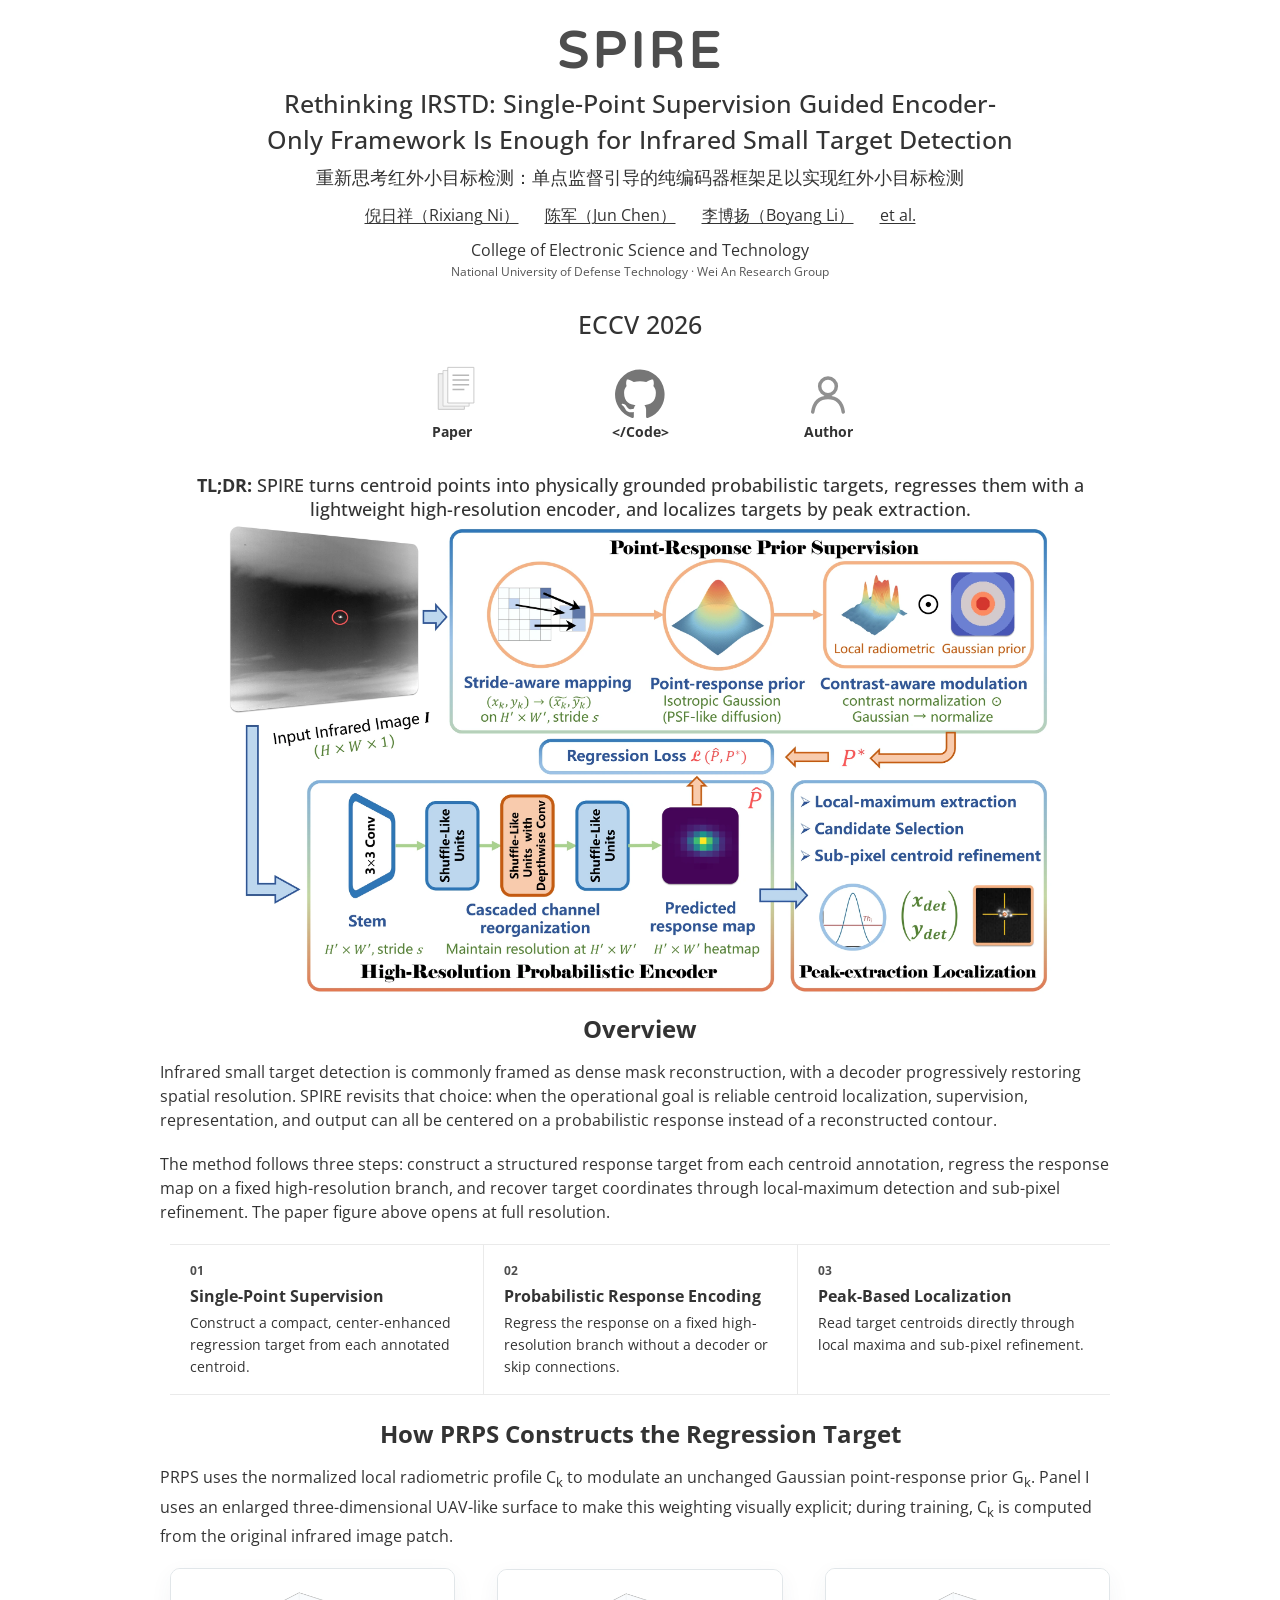
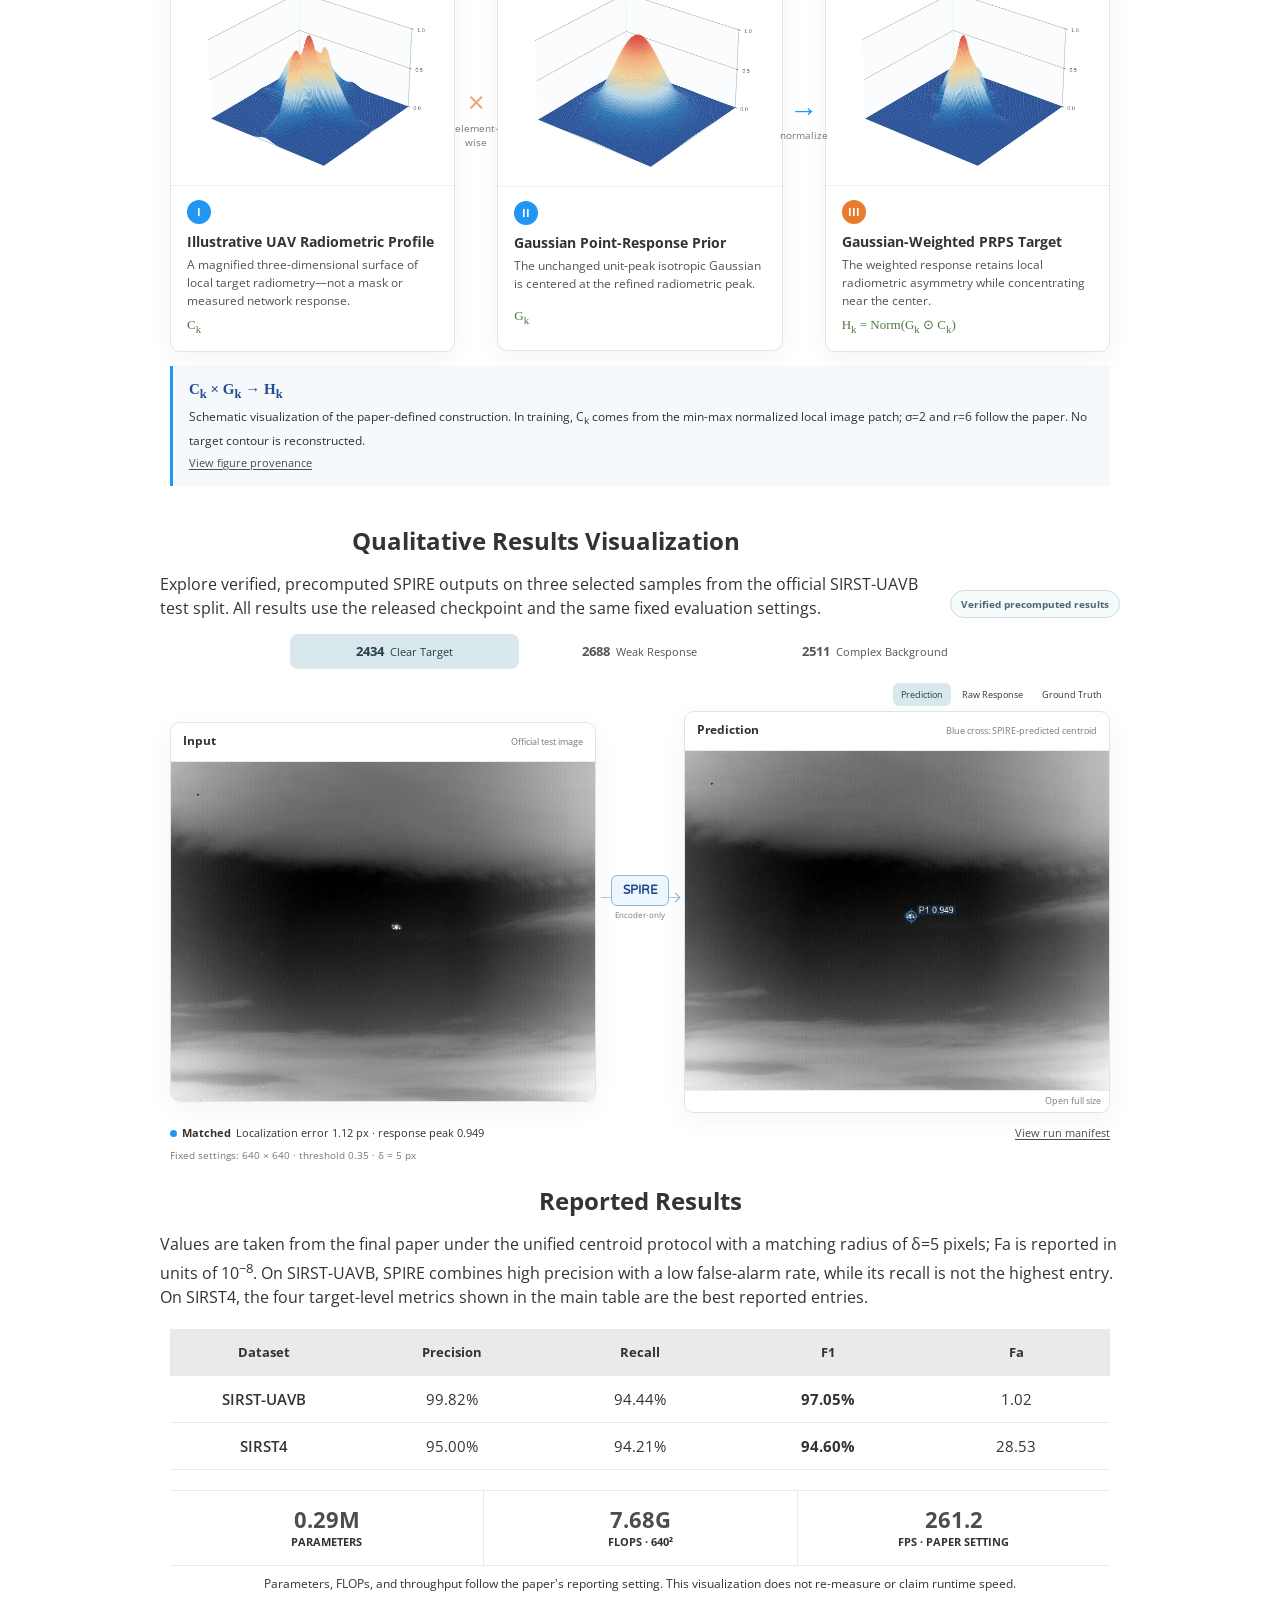
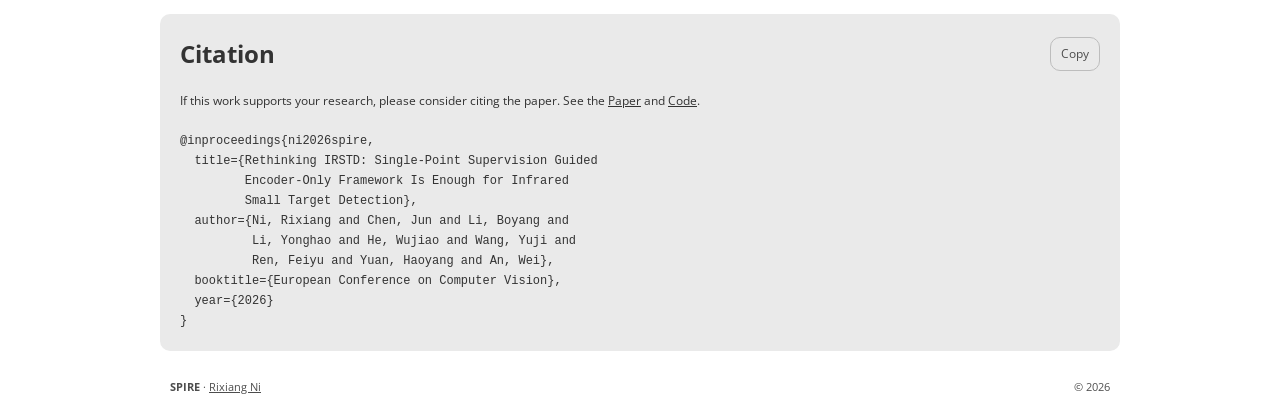
==== index.html @ f6af2aa1 "Publish SPIRE project page" ====
<!DOCTYPE html><html lang="en"><head><meta charSet="utf-8"/><meta charSet="UTF-8"/><meta name="viewport" content="width=device-width, initial-scale=1"/><meta name="viewport" content="width=device-width, initial-scale=1.0"/><link rel="stylesheet" href="/_next/static/css/layout.BFWbLJ9O.css" data-rsc-css-href="/_next/static/css/layout.BFWbLJ9O.css" data-precedence="vite-rsc/importer-resources"/><link rel="modulepreload" fetchPriority="low" href="/_next/static/chunks/index-BDB42B0H.js"/><script src="/_next/static/chunks/rolldown-runtime-hePW80VL.js" type="module" async=""></script><script src="/_next/static/chunks/framework-CSI8Plig.js" type="module" async=""></script><link rel="preload" href="https://fonts.googleapis.com/css2?family=Open+Sans:wght@300;400;500;600;700;800&amp;family=Varela+Round&amp;display=swap" as="style"/><link rel="modulepreload" href="/_next/static/chunks/layout-segment-context-Bff3qU26.js" crossorigin=""/><link rel="modulepreload" href="/_next/static/chunks/site-shell-B4OiyZPv.js" crossorigin=""/><meta name="description" content="SPIRE reframes infrared small target detection as centroid-oriented probabilistic response regression under single-point supervision."/><meta name="theme-color" content="#ffffff"/><meta property="og:title" content="Rethinking IRSTD: Single-Point Supervision Guided Encoder-Only Framework Is Enough for Infrared Small Target Detection"/><meta property="og:description" content="Rethinking IRSTD: Single-Point Supervision Guided Encoder-Only Framework Is Enough for Infrared Small Target Detection."/><meta property="og:type" content="website"/><link rel="preconnect" href="https://fonts.googleapis.com"/><link rel="preconnect" href="https://fonts.gstatic.com" crossorigin="anonymous"/><link rel="icon" href="/favicon.svg" type="image/svg+xml"/><title>SPIRE | Rethinking IRSTD: Single-Point Supervision Guided Encoder-Only Framework Is Enough</title><link href="https://fonts.googleapis.com/css2?family=Open+Sans:wght@300;400;500;600;700;800&amp;family=Varela+Round&amp;display=swap" rel="stylesheet"/><script>Object.assign(((self[Symbol.for("vinext.navigationRuntime")]??={bootstrap:{routeManifest:null},functions:{}}).bootstrap.rsc??={rsc:[]}),{params:{},nav:{"pathname":"/","searchParams":[]}})</script><link rel="modulepreload" href="/_next/static/chunks/index-BDB42B0H.js" />
</head><body><div class="site-root">
    <a class="skip-link" href="#overview">Skip to overview</a>

    <main id="main" class="project-section">
      <div class="project-container">
        <section class="project-hero" data-qa="hero">
          <div class="title-row">
            <p class="project-kicker">SPIRE</p>
            <h1 class="project-title">
              Rethinking IRSTD: Single-Point Supervision Guided Encoder-Only Framework Is Enough for Infrared
              Small Target Detection
            </h1>
            <p class="project-title-zh" lang="zh-CN">
              重新思考红外小目标检测：单点监督引导的纯编码器框架足以实现红外小目标检测
            </p>
          </div>

          <div class="author-row base-row" aria-label="Paper authors">
            <a class="author-text" href="https://github.com/NIRIXIANG" target="_blank" rel="noreferrer" lang="zh-CN"
              >倪日祥（Rixiang Ni）</a
            >
            <span class="author-text" lang="zh-CN">陈军（Jun Chen）</span>
            <span class="author-text" lang="zh-CN">李博扬（Boyang Li）</span>
            <span class="author-text">et al.</span>
          </div>

          <div class="affiliation">
            <h3 class="institution">College of Electronic Science and Technology</h3>
            <p class="team-note">National University of Defense Technology · Wei An Research Group</p>
          </div>

          <div class="title-row">
            <h2 class="project-subheader venue">ECCV 2026</h2>
          </div>

          <div class="resource-icons base-row" aria-label="Paper resources">
            <a
              class="resource-link paper-resource"
              href="https://arxiv.org/abs/2604.05363"
              target="_blank"
              rel="noreferrer"
              aria-label="Read the paper"
            >
              <svg class="resource-icon" viewBox="0 0 72 72" aria-hidden="true">
                <path d="M18 11h33v45H18z" fill="#efefef" stroke="#bdbdbd" />
                <path d="M24 7h33v45H24z" fill="#f7f7f7" stroke="#c7c7c7" />
                <path d="M30 3h33v45H30z" fill="#fff" stroke="#bdbdbd" />
                <path d="M36 13h21M36 19h21M36 25h21M36 31h15" stroke="#b8b8b8" stroke-width="2" />
              </svg>
            </a>
            <a
              class="resource-link github-resource"
              href="https://github.com/NIRIXIANG/SPIRE-IRSTD"
              target="_blank"
              rel="noreferrer"
              aria-label="View the code"
            >
              <svg class="resource-icon github-icon" viewBox="0 0 24 24" aria-hidden="true">
                <path
                  d="M12 .7a11.5 11.5 0 0 0-3.64 22.41c.58.1.79-.25.79-.56v-2.23c-3.23.7-3.91-1.37-3.91-1.37-.53-1.34-1.29-1.7-1.29-1.7-1.05-.72.08-.71.08-.71 1.17.08 1.78 1.2 1.78 1.2 1.04 1.78 2.72 1.27 3.39.97.1-.75.4-1.27.74-1.56-2.58-.29-5.29-1.29-5.29-5.69 0-1.26.45-2.29 1.19-3.1-.12-.29-.51-1.47.11-3.06 0 0 .97-.31 3.16 1.18a10.9 10.9 0 0 1 5.76 0c2.2-1.49 3.16-1.18 3.16-1.18.63 1.59.23 2.77.12 3.06.74.81 1.18 1.84 1.18 3.1 0 4.41-2.72 5.39-5.31 5.68.42.36.79 1.07.79 2.16v3.2c0 .31.21.67.8.56A11.5 11.5 0 0 0 12 .7Z"
                />
              </svg>
            </a>
            <a
              class="resource-link profile-resource"
              href="https://github.com/NIRIXIANG"
              target="_blank"
              rel="noreferrer"
              aria-label="Visit Rixiang Ni's GitHub profile"
            >
              <svg class="resource-icon profile-icon" viewBox="0 0 72 72" aria-hidden="true">
                <circle cx="36" cy="25" r="12" fill="none" stroke="currentColor" stroke-width="5" />
                <path
                  d="M14 62c2-14 10-21 22-21s20 7 22 21"
                  fill="none"
                  stroke="currentColor"
                  stroke-linecap="round"
                  stroke-width="5"
                />
              </svg>
            </a>
          </div>
          <div class="resource-labels base-row" aria-hidden="true">
            <div><strong>Paper</strong></div>
            <div><strong>&lt;/Code&gt;</strong></div>
            <div><strong>Author</strong></div>
          </div>

          <h2 class="tldr">
            <strong>TL;DR:</strong>
            SPIRE turns centroid points into physically grounded probabilistic targets, regresses them with a
            lightweight high-resolution encoder, and localizes targets by peak extraction.
          </h2>

          <button
            class="hero-media"
            type="button"
            data-zoom-src="/assets/method/framework.webp"
            aria-label="Open the full-resolution SPIRE framework figure"
          >
            <img
              src="/assets/method/framework.webp"
              alt="SPIRE framework: point-response prior supervision, high-resolution probabilistic encoding, and peak-based centroid localization"
              width="1920"
              height="1076"
              fetchpriority="high"
            />
            <span class="zoom-cue" aria-hidden="true">Tap to enlarge</span>
          </button>
        </section>

        <section id="method" class="content-block" aria-labelledby="overview" data-qa="method">
          <div>
            <h2 id="overview" class="section-title">Overview</h2>
            <p class="paragraph">
              Infrared small target detection is commonly framed as dense mask reconstruction, with a decoder
              progressively restoring spatial resolution. SPIRE revisits that choice: when the operational goal is
              reliable centroid localization, supervision, representation, and output can all be centered on a
              probabilistic response instead of a reconstructed contour.
            </p>
            <p class="paragraph">
              The method follows three steps: construct a structured response target from each centroid annotation,
              regress the response map on a fixed high-resolution branch, and recover target coordinates through
              local-maximum detection and sub-pixel refinement. The paper figure above opens at full resolution.
            </p>
          </div>

          <div class="method-flow" aria-label="Three stages of SPIRE">
            <div>
              <span>01</span>
              <strong>Single-Point Supervision</strong>
              <p>Construct a compact, center-enhanced regression target from each annotated centroid.</p>
            </div>
            <div>
              <span>02</span>
              <strong>Probabilistic Response Encoding</strong>
              <p>Regress the response on a fixed high-resolution branch without a decoder or skip connections.</p>
            </div>
            <div>
              <span>03</span>
              <strong>Peak-Based Localization</strong>
              <p>Read target centroids directly through local maxima and sub-pixel refinement.</p>
            </div>
          </div>
        </section>

        <section id="supervision" class="content-block" aria-labelledby="supervision-title" data-qa="supervision">
          <h2 id="supervision-title" class="section-title">How PRPS Constructs the Regression Target</h2>
          <p class="paragraph">
            PRPS uses the normalized local radiometric profile C<sub>k</sub> to modulate an unchanged Gaussian
            point-response prior G<sub>k</sub>. Panel I uses an enlarged three-dimensional UAV-like surface to make this weighting
            visually explicit; during training, C<sub>k</sub> is computed from the original infrared image patch.
          </p>

          <div class="prps-flow" aria-label="UAV-like radiometric profile times Gaussian prior yields the weighted PRPS target">
            <figure class="prps-step" data-prps-step="radiometric">
              <button
                type="button"
                data-zoom-src="/assets/supervision/prps/local-radiometric.png"
                aria-label="Open the illustrative UAV radiometric profile"
              >
                <img
                  src="/assets/supervision/prps/local-radiometric.webp"
                  alt="Three-dimensional illustrative UAV-like local radiometric profile representing C k"
                  width="1032"
                  height="786"
                  loading="lazy"
                />
              </button>
              <figcaption>
                <span>I</span>
                <strong>Illustrative UAV Radiometric Profile</strong>
                <p>A magnified three-dimensional surface of local target radiometry—not a mask or measured network response.</p>
                <code>C<sub>k</sub></code>
              </figcaption>
            </figure>

            <div class="prps-operator multiply" aria-hidden="true"><span>×</span><small>element-wise</small></div>

            <figure class="prps-step" data-prps-step="gaussian">
              <button
                type="button"
                data-zoom-src="/assets/supervision/prps/gaussian-prior.png"
                aria-label="Open the Gaussian point-response prior surface"
              >
                <img
                  src="/assets/supervision/prps/gaussian-prior.webp"
                  alt="Three-dimensional unit-peak isotropic Gaussian point-response prior"
                  width="1032"
                  height="786"
                  loading="lazy"
                />
              </button>
              <figcaption>
                <span>II</span>
                <strong>Gaussian Point-Response Prior</strong>
                <p>The unchanged unit-peak isotropic Gaussian is centered at the refined radiometric peak.</p>
                <code>G<sub>k</sub></code>
              </figcaption>
            </figure>

            <div class="prps-operator arrow" aria-hidden="true"><span>→</span><small>normalize</small></div>

            <figure class="prps-step" data-prps-step="fusion">
              <button
                type="button"
                data-zoom-src="/assets/supervision/prps/contrast-aware-fusion.png"
                aria-label="Open the contrast-aware PRPS target surface"
              >
                <img
                  src="/assets/supervision/prps/contrast-aware-fusion.webp"
                  alt="Three-dimensional contrast-aware PRPS target after normalized element-wise modulation"
                  width="1032"
                  height="786"
                  loading="lazy"
                />
              </button>
              <figcaption>
                <span>III</span>
                <strong>Gaussian-Weighted PRPS Target</strong>
                <p>The weighted response retains local radiometric asymmetry while concentrating near the center.</p>
                <code>H<sub>k</sub> = Norm(G<sub>k</sub> ⊙ C<sub>k</sub>)</code>
              </figcaption>
            </figure>
          </div>

          <div class="mechanism-note">
            <strong>C<sub>k</sub> × G<sub>k</sub> → H<sub>k</sub></strong>
            <p>
              Schematic visualization of the paper-defined construction. In training, C<sub>k</sub> comes from the
              min-max normalized local image patch; σ=2 and r=6 follow the paper. No target contour is reconstructed.
            </p>
            <a href="/assets/supervision/prps/manifest.json" target="_blank" rel="noreferrer">View figure provenance</a>
          </div>
        </section>

        <section id="inference" class="content-block" aria-labelledby="inference-title">
          <div class="demo-heading">
            <div>
              <h2 id="inference-title" class="section-title">Qualitative Results Visualization</h2>
              <p class="paragraph">
                Explore verified, precomputed SPIRE outputs on three selected samples from the official SIRST-UAVB
                test split. All results use the released checkpoint and the same fixed evaluation settings.
              </p>
            </div>
            <span class="precomputed-badge">Verified precomputed results</span>
          </div>

          <div class="inference-shell" data-qa="inference">
            <div class="sample-tabs" role="tablist" aria-label="Verified qualitative examples">
              <button role="tab" aria-selected="true" data-sample="2434">
                <strong>2434</strong><span>Clear Target</span>
              </button>
              <button role="tab" aria-selected="false" data-sample="2688">
                <strong>2688</strong><span>Weak Response</span>
              </button>
              <button role="tab" aria-selected="false" data-sample="2511">
                <strong>2511</strong><span>Complex Background</span>
              </button>
            </div>

            <div class="mobile-demo-flow" aria-hidden="true">
              <span>Input</span><b>→</b><span>SPIRE</span><b>→</b><span>Output</span>
            </div>

            <div class="inference-demo-grid">
              <figure class="demo-frame input-frame">
                <div class="frame-label"><span>Input</span><small>Official test image</small></div>
                <img
                  data-inference-input-main
                  src="/assets/inference/2434/input.webp"
                  alt="SIRST-UAVB sample 2434 input infrared image"
                  width="640"
                  height="512"
                  loading="lazy"
                />
              </figure>

              <div class="inference-bridge" aria-hidden="true">
                <span class="encoder-chip">SPIRE</span>
                <small>Encoder-only</small>
                <i></i>
              </div>

              <div class="output-column">
                <div class="view-tabs" role="tablist" aria-label="Inference output view">
                  <button class="mobile-input-tab" role="tab" aria-selected="false" data-inference-view="input">Input</button>
                  <button role="tab" aria-selected="true" data-inference-view="prediction">Prediction</button>
                  <button role="tab" aria-selected="false" data-inference-view="response">Raw Response</button>
                  <button role="tab" aria-selected="false" data-inference-view="gt">Ground Truth</button>
                </div>

                <figure class="demo-frame output-frame">
                  <div class="frame-label"><span data-inference-caption-title>Prediction</span><small data-inference-caption>Blue cross: SPIRE-predicted centroid</small></div>
                  <button
                    class="demo-image-button"
                    type="button"
                    data-inference-zoom
                    data-zoom-src="/assets/inference/2434/prediction.webp"
                    aria-label="Open the full-size SPIRE prediction"
                  >
                    <img
                      data-inference-main
                      src="/assets/inference/2434/prediction.webp"
                      alt="SPIRE centroid prediction on SIRST-UAVB sample 2434"
                      width="640"
                      height="512"
                      loading="lazy"
                    />
                    <span class="demo-zoom-cue" aria-hidden="true">Open full size</span>
                  </button>
                </figure>
              </div>
            </div>

            <div class="inference-meta">
              <p>
                <span class="status-dot" aria-hidden="true"></span>
                <strong data-sample-status>Matched</strong>
                <span data-sample-detail>Loading verified localization record</span>
              </p>
              <a href="/assets/inference/manifest.json" target="_blank" rel="noreferrer">View run manifest</a>
            </div>
            <p class="inference-settings">Fixed settings: 640 × 640 · threshold 0.35 · δ = 5 px</p>
          </div>
        </section>

        <section id="results" class="content-block" aria-labelledby="results-title">
          <h2 id="results-title" class="section-title">Reported Results</h2>
          <p class="paragraph">
            Values are taken from the final paper under the unified centroid protocol with a matching radius of
            δ=5 pixels; Fa is reported in units of 10<sup>−8</sup>. On SIRST-UAVB, SPIRE combines high precision
            with a low false-alarm rate, while its recall is not the highest entry. On SIRST4, the four target-level
            metrics shown in the main table are the best reported entries.
          </p>

          <div class="results-table-wrap">
            <table class="results-table">
              <thead>
                <tr>
                  <th>Dataset</th>
                  <th>Precision</th>
                  <th>Recall</th>
                  <th>F1</th>
                  <th>Fa</th>
                </tr>
              </thead>
              <tbody>
                <tr>
                  <th>SIRST-UAVB</th>
                  <td>99.82%</td>
                  <td>94.44%</td>
                  <td><strong>97.05%</strong></td>
                  <td>1.02</td>
                </tr>
                <tr>
                  <th>SIRST4</th>
                  <td>95.00%</td>
                  <td>94.21%</td>
                  <td><strong>94.60%</strong></td>
                  <td>28.53</td>
                </tr>
              </tbody>
            </table>
          </div>

          <div class="efficiency-row" aria-label="Efficiency metrics reported in the paper">
            <div><strong>0.29M</strong><span>Parameters</span></div>
            <div><strong>7.68G</strong><span>FLOPs · 640²</span></div>
            <div><strong>261.2</strong><span>FPS · paper setting</span></div>
          </div>
          <p class="result-note">
            Parameters, FLOPs, and throughput follow the paper's reporting setting. This visualization does not
            re-measure or claim runtime speed.
          </p>
        </section>

        <section id="citation" class="citation" aria-labelledby="citation-title">
          <div class="citation-heading">
            <h2 id="citation-title">Citation</h2>
            <button type="button" data-copy-bibtex>Copy</button>
          </div>
          <p>
            If this work supports your research, please consider citing the paper. See the
            <a href="https://arxiv.org/abs/2604.05363" target="_blank" rel="noreferrer">Paper</a>
            and
            <a href="https://github.com/NIRIXIANG/SPIRE-IRSTD" target="_blank" rel="noreferrer">Code</a>.
          </p>
          <pre><code data-bibtex>@inproceedings{ni2026spire,
  title={Rethinking IRSTD: Single-Point Supervision Guided
         Encoder-Only Framework Is Enough for Infrared
         Small Target Detection},
  author={Ni, Rixiang and Chen, Jun and Li, Boyang and
          Li, Yonghao and He, Wujiao and Wang, Yuji and
          Ren, Feiyu and Yuan, Haoyang and An, Wei},
  booktitle={European Conference on Computer Vision},
  year={2026}
}</code></pre>
        </section>

        <footer>
          <p>
            <strong>SPIRE</strong> ·
            <a href="https://github.com/NIRIXIANG" target="_blank" rel="noreferrer">Rixiang Ni</a>
          </p>
          <p>© <span data-year></span></p>
        </footer>
      </div>
    </main>

    <dialog class="lightbox" data-lightbox aria-label="Full-resolution research figure">
      <button type="button" data-lightbox-close aria-label="Close full-resolution figure">×</button>
      <img src="" alt="" data-lightbox-image />
    </dialog>

    
  </div><script type="module" src="/_next/static/chunks/index-BDB42B0H.js" id="_R_" async=""></script><script>((self[Symbol.for("vinext.navigationRuntime")]??={bootstrap:{routeManifest:null},functions:{}}).bootstrap.rsc??={rsc:[]}).rsc.push("2:I[\"8c0f216c4604\",[],\"Children\",1]\n")</script><script>((self[Symbol.for("vinext.navigationRuntime")]??={bootstrap:{routeManifest:null},functions:{}}).bootstrap.rsc??={rsc:[]}).rsc.push("3:I[\"593f344dc510\",[],\"GlobalErrorBoundary\",1]\n")</script><script>((self[Symbol.for("vinext.navigationRuntime")]??={bootstrap:{routeManifest:null},functions:{}}).bootstrap.rsc??={rsc:[]}).rsc.push("4:I[\"0b874ad30386\",[],\"default\",1]\n")</script><script>((self[Symbol.for("vinext.navigationRuntime")]??={bootstrap:{routeManifest:null},functions:{}}).bootstrap.rsc??={rsc:[]}).rsc.push("5:I[\"593f344dc510\",[],\"ErrorBoundary\",1]\n")</script><script>((self[Symbol.for("vinext.navigationRuntime")]??={bootstrap:{routeManifest:null},functions:{}}).bootstrap.rsc??={rsc:[]}).rsc.push("6:I[\"15c18cfaeeff\",[],\"LayoutSegmentProvider\",1]\n")</script><script>((self[Symbol.for("vinext.navigationRuntime")]??={bootstrap:{routeManifest:null},functions:{}}).bootstrap.rsc??={rsc:[]}).rsc.push("7:I[\"8c0f216c4604\",[],\"Slot\",1]\n")</script><script>((self[Symbol.for("vinext.navigationRuntime")]??={bootstrap:{routeManifest:null},functions:{}}).bootstrap.rsc??={rsc:[]}).rsc.push("8:I[\"593f344dc510\",[],\"NotFoundBoundary\",1]\n")</script><script>((self[Symbol.for("vinext.navigationRuntime")]??={bootstrap:{routeManifest:null},functions:{}}).bootstrap.rsc??={rsc:[]}).rsc.push("9:I[\"9276801271d6\",[],\"AppRouterScrollTarget\",1]\n")</script><script>((self[Symbol.for("vinext.navigationRuntime")]??={bootstrap:{routeManifest:null},functions:{}}).bootstrap.rsc??={rsc:[]}).rsc.push("a:I[\"593f344dc510\",[],\"RedirectBoundary\",1]\n")</script><script>((self[Symbol.for("vinext.navigationRuntime")]??={bootstrap:{routeManifest:null},functions:{}}).bootstrap.rsc??={rsc:[]}).rsc.push(":HL[\"/_next/static/css/layout.BFWbLJ9O.css\",\"style\"     ]\n")</script><script>((self[Symbol.for("vinext.navigationRuntime")]??={bootstrap:{routeManifest:null},functions:{}}).bootstrap.rsc??={rsc:[]}).rsc.push(":HL[\"https://fonts.googleapis.com/css2?family=Open+Sans:wght@300;400;500;600;700;800\u0026family=Varela+Round\u0026display=swap\",\"style\"     ]\n")</script><script>((self[Symbol.for("vinext.navigationRuntime")]??={bootstrap:{routeManifest:null},functions:{}}).bootstrap.rsc??={rsc:[]}).rsc.push("0:{\"__route\":\"route:/\",\"__interceptionContext\":null,\"__layoutIds\":[\"layout:/\"],\"__rootLayout\":\"/\",\"__sourcePage\":\"/page\",\"page:/\":\"$L1\",\"layout:/\":[[[[\"$\",\"link\",\"css:/_next/static/css/layout.BFWbLJ9O.css\",{\"rel\":\"stylesheet\",\"precedence\":\"vite-rsc/importer-resources\",\"href\":\"/_next/static/css/layout.BFWbLJ9O.css\",\"data-rsc-css-href\":\"/_next/static/css/layout.BFWbLJ9O.css\"}],\"$undefined\"],[\"$\",\"html\",null,{\"lang\":\"en\",\"children\":[[\"$\",\"head\",null,{\"children\":[[\"$\",\"meta\",null,{\"charSet\":\"UTF-8\"}],[\"$\",\"meta\",null,{\"name\":\"viewport\",\"content\":\"width=device-width, initial-scale=1.0\"}],[\"$\",\"meta\",null,{\"name\":\"description\",\"content\":\"SPIRE reframes infrared small target detection as centroid-oriented probabilistic response regression under single-point supervision.\"}],[\"$\",\"meta\",null,{\"name\":\"theme-color\",\"content\":\"#ffffff\"}],[\"$\",\"meta\",null,{\"property\":\"og:title\",\"content\":\"Rethinking IRSTD: Single-Point Supervision Guided Encoder-Only Framework Is Enough for Infrared Small Target Detection\"}],[\"$\",\"meta\",null,{\"property\":\"og:description\",\"content\":\"Rethinking IRSTD: Single-Point Supervision Guided Encoder-Only Framework Is Enough for Infrared Small Target Detection.\"}],[\"$\",\"meta\",null,{\"property\":\"og:type\",\"content\":\"website\"}],[\"$\",\"link\",null,{\"rel\":\"preconnect\",\"href\":\"https://fonts.googleapis.com\"}],[\"$\",\"link\",null,{\"rel\":\"preconnect\",\"href\":\"https://fonts.gstatic.com\",\"crossOrigin\":\"anonymous\"}],[\"$\",\"link\",null,{\"href\":\"https://fonts.googleapis.com/css2?family=Open+Sans:wght@300;400;500;600;700;800\u0026family=Varela+Round\u0026display=swap\",\"rel\":\"stylesheet\"}],[\"$\",\"link\",null,{\"rel\":\"icon\",\"href\":\"/favicon.svg\",\"type\":\"image/svg+xml\"}],[\"$\",\"title\",null,{\"children\":\"SPIRE | Rethinking IRSTD: Single-Point Supervision Guided Encoder-Only Framework Is Enough\"}]]}],[\"$\",\"body\",null,{\"children\":[\"$\",\"$L2\",null,{}]}]]}]],null],\"route:/\":[[[\"$\",\"meta\",null,{\"charSet\":\"utf-8\"}],null,[[\"$\",\"meta\",\"0\",{\"name\":\"viewport\",\"content\":\"width=device-width, initial-scale=1\"}]]],[\"$\",\"$L3\",null,{\"fallback\":\"$4\",\"children\":[\"$\",\"$L5\",null,{\"fallback\":\"$4\",\"children\":[\"$\",\"$L6\",null,{\"providerId\":\"layout:/\",\"segmentMap\":{\"children\":[]},\"children\":[\"$\",\"$L7\",null,{\"id\":\"layout:/\",\"parallelSlots\":\"$undefined\",\"children\":[\"$\",\"$L8\",null,{\"resetKey\":\"\",\"fallback\":[[\"$\",\"title\",null,{\"children\":\"404: This page could not be found.\"}],[\"$\",\"div\",null,{\"style\":{\"fontFamily\":\"system-ui,\\\"Segoe UI\\\",Roboto,Helvetica,Arial,sans-serif,\\\"Apple Color Emoji\\\",\\\"Segoe UI Emoji\\\"\",\"height\":\"100vh\",\"textAlign\":\"center\",\"display\":\"flex\",\"flexDirection\":\"column\",\"alignItems\":\"center\",\"justifyContent\":\"center\"},\"children\":[\"$\",\"div\",null,{\"children\":[[\"$\",\"style\",null,{\"dangerouslySetInnerHTML\":{\"__html\":\"body{color:#000;background:#fff;margin:0}.next-error-h1{border-right:1px solid rgba(0,0,0,.3)}@media (prefers-color-scheme:dark){body{color:#fff;background:#000}.next-error-h1{border-right:1px solid rgba(255,255,255,.3)}}\"}}],[\"$\",\"h1\",null,{\"className\":\"next-error-h1\",\"style\":{\"display\":\"inline-block\",\"margin\":\"0 20px 0 0\",\"padding\":\"0 23px 0 0\",\"fontSize\":24,\"fontWeight\":500,\"verticalAlign\":\"top\",\"lineHeight\":\"49px\"},\"children\":404}],[\"$\",\"div\",null,{\"style\":{\"display\":\"inline-block\"},\"children\":[\"$\",\"h2\",null,{\"style\":{\"fontSize\":14,\"fontWeight\":400,\"lineHeight\":\"49px\",\"margin\":0},\"children\":\"This page could not be found.\"}]}]]}]}]],\"children\":[\"$\",\"$L9\",null,{\"children\":[\"$\",\"$La\",null,{\"children\":[[\"$\",\"$L6\",null,{\"providerId\":\"page:/\",\"segmentMap\":{\"children\":[\"__PAGE__\"]},\"children\":[\"$\",\"$L7\",null,{\"id\":\"page:/\"}]}],null]}]}]}]}]}]}]}],null,null],\"__layoutFlags\":{\"layout:/\":\"s\"},\"__artifactCompatibility\":{\"schemaVersion\":1,\"graphVersion\":\"app-route-graph:1177fd80f83fa7b0\",\"deploymentVersion\":\"54d2ef93-7990-47f4-a06d-5ea70be0a5c4\",\"appElementsSchemaVersion\":1,\"rscPayloadSchemaVersion\":1,\"rootBoundaryId\":\"/\",\"renderEpoch\":null},\"__renderObservation\":{\"schemaVersion\":1,\"output\":{\"kind\":\"app-rsc\",\"mountedSlotsFingerprint\":null,\"renderEpoch\":null,\"rootBoundaryId\":\"/\",\"routeId\":\"route:/\"},\"completeness\":\"partial\",\"boundaryOutcome\":{\"kind\":\"unknown\"},\"requestApis\":[{\"kind\":\"connection\",\"status\":\"unknown\"},{\"kind\":\"cookies\",\"status\":\"unknown\"},{\"kind\":\"draftMode\",\"status\":\"unknown\"},{\"kind\":\"headers\",\"status\":\"unknown\"},{\"kind\":\"params\",\"status\":\"unknown\"},{\"kind\":\"searchParams\",\"status\":\"unknown\"}],\"dynamicFetches\":[],\"cacheTags\":[\"/\",\"_N_T_/\",\"_N_T_/index\",\"_N_T_/layout\",\"_N_T_/page\"],\"pathTags\":[\"/\"],\"cacheability\":\"unknown\",\"downgrade\":{\"target\":\"freshRender\",\"reasons\":[{\"code\":\"CP_DOWNGRADE_CACHEABILITY_UNKNOWN\",\"target\":\"freshRender\"},{\"code\":\"CP_DOWNGRADE_INCOMPLETE_OBSERVATION\",\"completeness\":\"partial\",\"target\":\"freshRender\"},{\"code\":\"CP_DOWNGRADE_UNKNOWN_REQUEST_API\",\"requestApi\":\"connection\",\"target\":\"freshRender\"},{\"code\":\"CP_DOWNGRADE_UNKNOWN_REQUEST_API\",\"requestApi\":\"cookies\",\"target\":\"freshRender\"},{\"code\":\"CP_DOWNGRADE_UNKNOWN_REQUEST_API\",\"requestApi\":\"draftMode\",\"target\":\"freshRender\"},{\"code\":\"CP_DOWNGRADE_UNKNOWN_REQUEST_API\",\"requestApi\":\"headers\",\"target\":\"freshRender\"},{\"code\":\"CP_DOWNGRADE_UNKNOWN_REQUEST_API\",\"requestApi\":\"params\",\"target\":\"freshRender\"},{\"code\":\"CP_DOWNGRADE_UNKNOWN_REQUEST_API\",\"requestApi\":\"searchParams\",\"target\":\"freshRender\"}],\"fallback\":{\"kind\":\"breakerFallback\",\"code\":\"CP_PRIVATE_DYNAMIC_DOWNGRADE\",\"mode\":\"renderFresh\",\"scope\":\"affectedOutput\",\"fields\":{\"reasonCodes\":[\"CP_DOWNGRADE_CACHEABILITY_UNKNOWN\",\"CP_DOWNGRADE_INCOMPLETE_OBSERVATION\",\"CP_DOWNGRADE_UNKNOWN_REQUEST_API\",\"CP_DOWNGRADE_UNKNOWN_REQUEST_API\",\"CP_DOWNGRADE_UNKNOWN_REQUEST_API\",\"CP_DOWNGRADE_UNKNOWN_REQUEST_API\",\"CP_DOWNGRADE_UNKNOWN_REQUEST_API\",\"CP_DOWNGRADE_UNKNOWN_REQUEST_API\"],\"target\":\"freshRender\"}},\"isPublicCacheCandidate\":false}}}\n")</script><script>((self[Symbol.for("vinext.navigationRuntime")]??={bootstrap:{routeManifest:null},functions:{}}).bootstrap.rsc??={rsc:[]}).rsc.push("b:I[\"6f014b4f0add\",[],\"default\",1]\n")</script><script>((self[Symbol.for("vinext.navigationRuntime")]??={bootstrap:{routeManifest:null},functions:{}}).bootstrap.rsc??={rsc:[]}).rsc.push("1:[\"$\",\"$Lb\",null,{}]\n")</script><script>Object.assign(((self[Symbol.for("vinext.navigationRuntime")]??={bootstrap:{routeManifest:null},functions:{}}).bootstrap.rsc??={rsc:[]}),{"initialCacheKind":"static"});((self[Symbol.for("vinext.navigationRuntime")]??={bootstrap:{routeManifest:null},functions:{}}).bootstrap.rsc??={rsc:[]}).done=true</script></body></html>
---- _next/static/css/layout.BFWbLJ9O.css ----
:root{--lightningcss-light:initial;--lightningcss-dark: ;color-scheme:light;--lerf-bg:#fff;--lerf-ink:#333;--lerf-logo:#4d4d4d;--lerf-light:#eaeaea;--lerf-active:#d9e8ec;--lerf-blue:#2196f3;--lerf-blue-hover:#0b7dda;--lerf-line:#d6d6d6;--font-body:"Open Sans", "PingFang SC", "Microsoft YaHei", sans-serif;--font-logo:"Varela Round", sans-serif}*{box-sizing:border-box}html{scroll-behavior:smooth;min-width:320px}body{min-height:100%;color:var(--lerf-ink);background-color:var(--lerf-bg);font-family:var(--font-body);text-rendering:optimizelegibility;-webkit-font-smoothing:antialiased;margin:0;font-size:12px;line-height:20px}img{max-width:100%;height:auto;display:block}button,a{-webkit-tap-highlight-color:transparent}button{color:inherit;font:inherit}a{color:inherit}:focus-visible{outline:2px solid var(--lerf-blue);outline-offset:3px}.skip-link{z-index:1000;color:#fff;background:var(--lerf-blue);border-radius:5px;padding:7px 10px;transition:transform .12s;position:fixed;top:8px;left:8px;transform:translateY(-180%)}.skip-link:focus{transform:translateY(0)}.project-section{text-align:center;margin-left:30px;margin-right:30px}.project-container{max-width:940px;margin-left:auto;margin-right:auto;padding-left:0}.base-row{margin-left:-10px;margin-right:-10px}.title-row{margin-top:20px}.project-kicker{color:var(--lerf-logo);font-family:var(--font-logo);letter-spacing:4px;margin:0;font-size:50px;font-weight:700;line-height:65px}.project-title{max-width:920px;color:var(--lerf-ink);font-family:var(--font-body);letter-spacing:0;text-wrap:balance;margin:0 auto 6px;font-size:25px;font-weight:500;line-height:36px}.project-title-zh{max-width:820px;color:var(--lerf-ink);text-wrap:balance;margin:0 auto 14px;font-size:18px;font-weight:400;line-height:28px}.project-subheader{color:var(--lerf-ink);font-family:var(--font-body);letter-spacing:0;margin-top:0;margin-bottom:10px;font-size:25px;font-weight:500;line-height:44px}.author-row{flex-wrap:wrap;justify-content:center;align-items:baseline;gap:5px 26px;height:auto;min-height:25px;margin-top:2px;display:flex}.author-text{min-width:0;color:var(--lerf-ink);font-family:var(--font-body);text-underline-offset:2px;white-space:nowrap;font-size:16px;font-weight:400;line-height:20px;text-decoration:underline;text-decoration-thickness:1px}a.author-text:hover{color:#000}.institution{color:var(--lerf-ink);font-family:var(--font-body);letter-spacing:0;margin:0;padding-top:10px;font-size:16px;font-weight:400;line-height:20px}.team-note{color:#555;margin:2px 0 0;font-size:12px;line-height:20px}.venue{margin-bottom:10px}.resource-icons,.resource-labels{grid-template-columns:repeat(3,1fr);width:60%;margin-left:auto;margin-right:auto;display:grid}.resource-icons{margin-top:5px}.resource-link{justify-content:center;align-items:flex-end;min-height:66px;text-decoration:none;display:flex}.resource-icon{width:57px;height:57px;color:var(--lerf-logo)}.github-icon{fill:currentColor;opacity:.77;width:52px;height:52px;margin-bottom:2px}.profile-icon{opacity:.62;width:50px;height:50px;margin-bottom:3px}.resource-link:hover .resource-icon{opacity:1}.resource-labels>div{min-width:0}.resource-labels strong{color:var(--lerf-ink);font-family:var(--font-body);font-size:14px;line-height:20px}.tldr{color:var(--lerf-ink);font-family:var(--font-body);letter-spacing:0;margin-top:30px;margin-bottom:3px;font-size:18px;font-weight:500;line-height:24px}.hero-media{cursor:zoom-in;background:#fff;border:0;border-radius:15px;width:90%;margin:0 auto 10px;padding:0;display:block;position:relative;overflow:hidden}.hero-media img{width:100%}.zoom-cue{display:none}.content-block{width:calc(100% + 20px);margin-top:10px;margin-left:-10px}.section-title{color:var(--lerf-ink);font-family:var(--font-body);margin:16px 0;font-size:24px;font-weight:700;line-height:1.25}.paragraph{color:var(--lerf-ink);font-family:var(--font-body);letter-spacing:0;text-align:left;margin-top:0;margin-bottom:20px;font-size:16px;font-weight:400;line-height:24px}.method-flow{border-top:1px solid var(--lerf-light);border-bottom:1px solid var(--lerf-light);text-align:left;grid-template-columns:repeat(3,1fr);width:calc(100% - 20px);margin:20px auto 24px;display:grid}.method-flow>div{min-width:0;padding:16px 20px}.method-flow>div+div{border-left:1px solid var(--lerf-light)}.method-flow span{color:var(--lerf-logo);margin-bottom:3px;font-size:12px;font-weight:700;display:block}.method-flow strong{font-size:16px;line-height:24px;display:block}.method-flow p{margin:4px 0 0;font-size:14px;line-height:22px}.prps-flow{grid-template-columns:minmax(0,1fr) 42px minmax(0,1fr) 42px minmax(0,1fr);align-items:center;width:calc(100% - 20px);margin:18px auto 14px;display:grid}.prps-step{text-align:left;background:#fff;border:1px solid #e1e6e9;border-radius:10px;min-width:0;margin:0;overflow:hidden;box-shadow:0 7px 22px #304a600e}.prps-step[data-prps-step=fusion]{border-color:#e1e6e9;box-shadow:0 7px 22px #304a600e}.prps-step[data-prps-step=fusion] figcaption>span{background:#e87b2e}.prps-step button{cursor:zoom-in;background:#fff;border:0;width:100%;padding:0;display:block}.prps-step img{aspect-ratio:1032/786;object-fit:contain;width:100%}.prps-step figcaption{border-top:1px solid #edf0f2;min-height:164px;padding:14px 16px 13px}.prps-step figcaption>span{color:#fff;background:var(--lerf-blue);border-radius:50%;place-items:center;width:24px;height:24px;margin-bottom:8px;font-size:11px;font-weight:700;display:inline-grid}.prps-step strong,.prps-step p,.prps-step code{display:block}.prps-step strong{font-size:14px;line-height:20px}.prps-step p{color:#555;min-height:44px;margin:4px 0 5px;font-size:12px;line-height:18px}.prps-step code{color:#4f7840;font-family:Georgia,Times New Roman,serif;font-size:13px;line-height:20px}.prps-operator{flex-direction:column;justify-content:center;align-items:center;gap:3px;min-width:0;display:flex;transform:translateY(-42px)}.prps-operator span{color:#f0a06f;font-size:29px;font-weight:400;line-height:32px}.prps-operator.arrow span{color:var(--lerf-blue)}.prps-operator small{color:#777;font-size:10px;line-height:14px}.mechanism-note{border-left:3px solid var(--lerf-blue);text-align:left;background:#f5f9fb;width:calc(100% - 20px);margin:0 auto 24px;padding:13px 16px}.mechanism-note strong{color:#244c94;font-family:Georgia,Times New Roman,serif;font-size:15px}.mechanism-note p{margin:3px 0;font-size:12px;line-height:19px}.mechanism-note a,.inference-meta a{color:#4c4c4c;text-underline-offset:2px;font-size:11px;text-decoration:underline}.demo-heading{grid-template-columns:minmax(0,1fr) auto;align-items:end;gap:18px;display:grid}.demo-heading .paragraph{margin-bottom:12px}.precomputed-badge{color:#4d6773;white-space:nowrap;background:#f5fafb;border:1px solid #cbdde4;border-radius:999px;margin-bottom:14px;padding:5px 10px;font-size:10px;font-weight:700;line-height:16px}.inference-shell{width:calc(100% - 20px);margin-left:auto;margin-right:auto}.sample-tabs,.view-tabs{align-items:center;display:flex}.sample-tabs{gap:6px;width:min(700px,100%);margin:2px auto 14px}.sample-tabs button,.view-tabs button{cursor:pointer;background:#fff;border:0;outline:0}.sample-tabs button{color:#555;border-radius:8px;flex:1 1 0;justify-content:center;align-items:baseline;gap:6px;min-width:0;padding:8px 10px;font-size:11px;line-height:18px;display:flex}.sample-tabs button:hover,.view-tabs button:hover{background:var(--lerf-light)}.sample-tabs button[aria-selected=true],.view-tabs button[aria-selected=true]{color:#263f4a;background:var(--lerf-active)}.sample-tabs strong{color:inherit;font-size:13px}.mobile-demo-flow{display:none}.inference-demo-grid{grid-template-columns:minmax(0,1fr) 88px minmax(0,1fr);align-items:center;gap:0;display:grid}.demo-frame{background:#fff;border:1px solid #dfe4e7;border-radius:10px;min-width:0;margin:0;overflow:hidden;box-shadow:0 7px 24px #304a600e}.frame-label{text-align:left;border-bottom:1px solid #e8ecee;justify-content:space-between;align-items:baseline;gap:8px;min-height:39px;padding:9px 12px;display:flex}.frame-label span{font-size:12px;font-weight:700;line-height:18px}.frame-label small{color:#777;text-overflow:ellipsis;white-space:nowrap;font-size:9px;line-height:16px;overflow:hidden}.demo-frame img{aspect-ratio:5/4;object-fit:contain;background:#fff;width:100%}.demo-image-button{cursor:zoom-in;background:#fff;border:0;width:100%;padding:0;display:block;position:relative}.demo-zoom-cue{color:#46565e;text-align:right;opacity:.76;background:#fff;border-top:1px solid #73899433;width:100%;padding:3px 8px 4px;font-size:9px;line-height:14px;display:block}:is(.demo-image-button:hover .demo-zoom-cue,.demo-image-button:focus-visible .demo-zoom-cue){opacity:1}.input-frame{margin-top:28px}.inference-bridge{z-index:0;color:var(--lerf-logo);flex-direction:column;justify-content:center;align-items:center;display:flex;position:relative}.encoder-chip{color:#244c94;min-width:58px;min-height:31px;font-family:var(--font-logo);background:#edf6fa;border:1px solid #8eb9d8;border-radius:6px;place-items:center;font-size:12px;font-weight:700;display:grid}.inference-bridge small{color:#777;margin-top:3px;font-size:8px;line-height:12px}.inference-bridge i{z-index:-1;background:#a7c9da;width:78px;height:1px;display:block;position:absolute}.inference-bridge i:after{content:"";border-top:1px solid #7eafc6;border-right:1px solid #7eafc6;width:6px;height:6px;position:absolute;top:-3px;right:0;transform:rotate(45deg)}.output-column{min-width:0}.view-tabs{justify-content:flex-end;gap:3px;margin:0 0 5px}.view-tabs button{white-space:nowrap;border-radius:6px;padding:4px 8px;font-size:9px;line-height:15px}.mobile-input-tab{display:none}[data-inference-main].is-updating{animation:.18s ease-out inference-fade}@keyframes inference-fade{0%{opacity:.32}to{opacity:1}}.inference-meta{text-align:left;justify-content:space-between;align-items:baseline;gap:18px;margin:10px 0 3px;display:flex}.inference-meta p{flex-wrap:wrap;align-items:baseline;gap:5px;min-width:0;margin:0;font-size:11px;line-height:18px;display:flex}.inference-meta a{flex:none}.inference-settings{color:#777;text-align:left;margin:0 0 22px;font-size:10px;line-height:18px}.status-dot{background-color:var(--lerf-blue);border-radius:50%;flex:0 0 7px;width:7px;height:7px;display:inline-block}.status-dot.is-warning{background-color:var(--lerf-logo)}.results-table-wrap{width:calc(100% - 20px);margin:10px auto 20px;overflow-x:auto}.results-table{border-collapse:collapse;width:100%;color:var(--lerf-ink);table-layout:fixed;font-size:15px;line-height:22px}.results-table th,.results-table td{border-bottom:1px solid var(--lerf-light);text-align:center;padding:12px 8px}.results-table thead th{background-color:var(--lerf-light);font-size:13px;font-weight:700}.results-table tbody th{font-weight:600}.efficiency-row{border-top:1px solid var(--lerf-light);border-bottom:1px solid var(--lerf-light);grid-template-columns:repeat(3,1fr);width:calc(100% - 20px);margin:20px auto 8px;display:grid}.efficiency-row>div{padding:14px 10px}.efficiency-row>div+div{border-left:1px solid var(--lerf-light)}.efficiency-row strong,.efficiency-row span{display:block}.efficiency-row strong{color:var(--lerf-logo);font-size:22px;line-height:28px}.efficiency-row span{text-transform:uppercase;font-size:11px;font-weight:700;line-height:18px}.result-note{width:calc(100% - 20px);margin:0 auto 20px;font-size:12px;line-height:20px}.citation{background-color:var(--lerf-light);text-align:left;border-radius:10px;width:calc(100% + 20px);margin-top:10px;margin-left:-10px;padding-top:3px;overflow:hidden}.citation-heading{justify-content:space-between;align-items:center;margin:10px;padding:10px;display:flex}.citation-heading h2{margin:0;font-size:24px;line-height:30px}.citation-heading button{min-width:40px;min-height:34px;color:var(--lerf-logo);cursor:pointer;background-color:#0000;border:1px solid #bdbdbd;border-radius:10px;padding:6px 10px}.citation-heading button:hover{background-color:var(--lerf-active)}.citation>p{margin:0 20px 10px}.citation>p a{text-decoration:underline}.citation pre{white-space:pre;margin:0 10px 10px;padding:10px;font-size:12px;line-height:20px;overflow:auto}footer{color:var(--lerf-logo);justify-content:space-between;align-items:center;gap:20px;margin:26px 0 18px;font-size:11px;display:flex}footer p{margin:0}footer a{text-decoration:underline}.lightbox{background:#fff;border:0;border-radius:10px;width:min(1180px,100% - 30px);max-height:calc(100vh - 30px);padding:42px 16px 16px;overflow:auto}.lightbox::backdrop{background:#000000c7}.lightbox>button{color:#fff;background:var(--lerf-blue);cursor:pointer;border:0;border-radius:16px;width:32px;height:32px;padding:0;position:absolute;top:8px;right:10px}.lightbox img{width:100%}@media screen and (max-width:750px){.project-title{font-size:22px;line-height:32px}.method-flow>div{padding-left:14px;padding-right:14px}.prps-flow{grid-template-columns:minmax(0,1fr) 30px minmax(0,1fr) 30px minmax(0,1fr)}.prps-step figcaption{min-height:185px;padding-left:11px;padding-right:11px}.prps-operator small{display:none}.inference-demo-grid{grid-template-columns:minmax(0,1fr) 68px minmax(0,1fr)}}@media screen and (max-width:550px){.project-section{margin-left:18px;margin-right:18px}.title-row{margin-top:16px}.project-kicker{margin-bottom:0;font-size:46px;line-height:60px}.project-title{letter-spacing:0;font-size:16px;line-height:25px}.project-title-zh{margin-bottom:12px;font-size:15px;line-height:24px}.project-subheader{font-size:16px;line-height:32px}.author-text{font-size:11px;line-height:18px}.author-row{gap:2px 13px;min-height:20px;margin-left:0;margin-right:0}.institution{padding-top:7px;font-size:12px}.team-note{font-size:10px;line-height:17px}.resource-link{min-height:34px}.resource-icon{width:24px;height:24px}.github-icon{width:23px;height:23px;margin-bottom:0}.profile-icon{width:22px;height:22px;margin-bottom:0}.resource-labels strong{font-size:11px}.tldr{margin-top:22px;font-size:15px;line-height:23px}.hero-media{border-radius:9px;width:100%}.zoom-cue{color:#666;background:#f6f6f6;padding:5px 0 6px;font-size:10px;line-height:16px;display:block}.content-block,.citation{width:100%;margin-left:0}.section-title,.citation-heading h2{font-size:21px;line-height:28px}.paragraph{font-size:14px;line-height:22px}.method-flow{grid-template-columns:1fr;width:100%}.method-flow>div+div{border-top:1px solid var(--lerf-light);border-left:0}.prps-flow{grid-template-columns:1fr;gap:0;width:100%}.prps-step figcaption{min-height:0;padding:13px 15px 14px}.prps-step p{min-height:0}.prps-operator{min-height:48px;transform:none}.prps-operator.arrow span{transform:rotate(90deg)}.prps-operator small{display:block}.mechanism-note{width:100%}.demo-heading{grid-template-columns:1fr;gap:0}.precomputed-badge{width:fit-content;margin-top:-4px;margin-bottom:14px}.inference-shell{width:100%}.sample-tabs{gap:3px;width:100%}.sample-tabs button{flex-direction:column;align-items:center;gap:0;padding:6px 3px;font-size:10px;line-height:15px}.sample-tabs button span{text-overflow:ellipsis;white-space:nowrap;max-width:100%;overflow:hidden}.mobile-demo-flow{color:#65747c;letter-spacing:.04em;text-transform:uppercase;justify-content:center;align-items:center;gap:8px;margin:2px 0 9px;font-size:9px;font-weight:700;line-height:16px;display:flex}.mobile-demo-flow b{color:var(--lerf-blue);font-size:12px}.inference-demo-grid{grid-template-columns:1fr}.input-frame,.inference-bridge{display:none}.mobile-input-tab{display:block}.view-tabs{grid-template-columns:repeat(4,minmax(0,1fr));gap:2px;margin-bottom:5px;display:grid}.view-tabs button{min-width:0;padding-left:2px;padding-right:2px;font-size:10px}.frame-label{padding-left:10px;padding-right:10px}.inference-meta{flex-direction:column;align-items:flex-start;gap:2px}.inference-settings{font-size:10px}.results-table{font-size:12px}.results-table th,.results-table td{padding:9px 3px}.results-table thead th{font-size:10px}.efficiency-row strong{font-size:18px}.efficiency-row span{font-size:9px}.citation-heading{margin-bottom:0}.citation pre{overflow-wrap:anywhere;white-space:pre-wrap}footer{text-align:left;flex-direction:column;align-items:flex-start;gap:3px}}@media (prefers-reduced-motion:reduce){html{scroll-behavior:auto}*,:before,:after{scroll-behavior:auto!important;transition-duration:.01ms!important;animation-duration:.01ms!important;animation-iteration-count:1!important}}
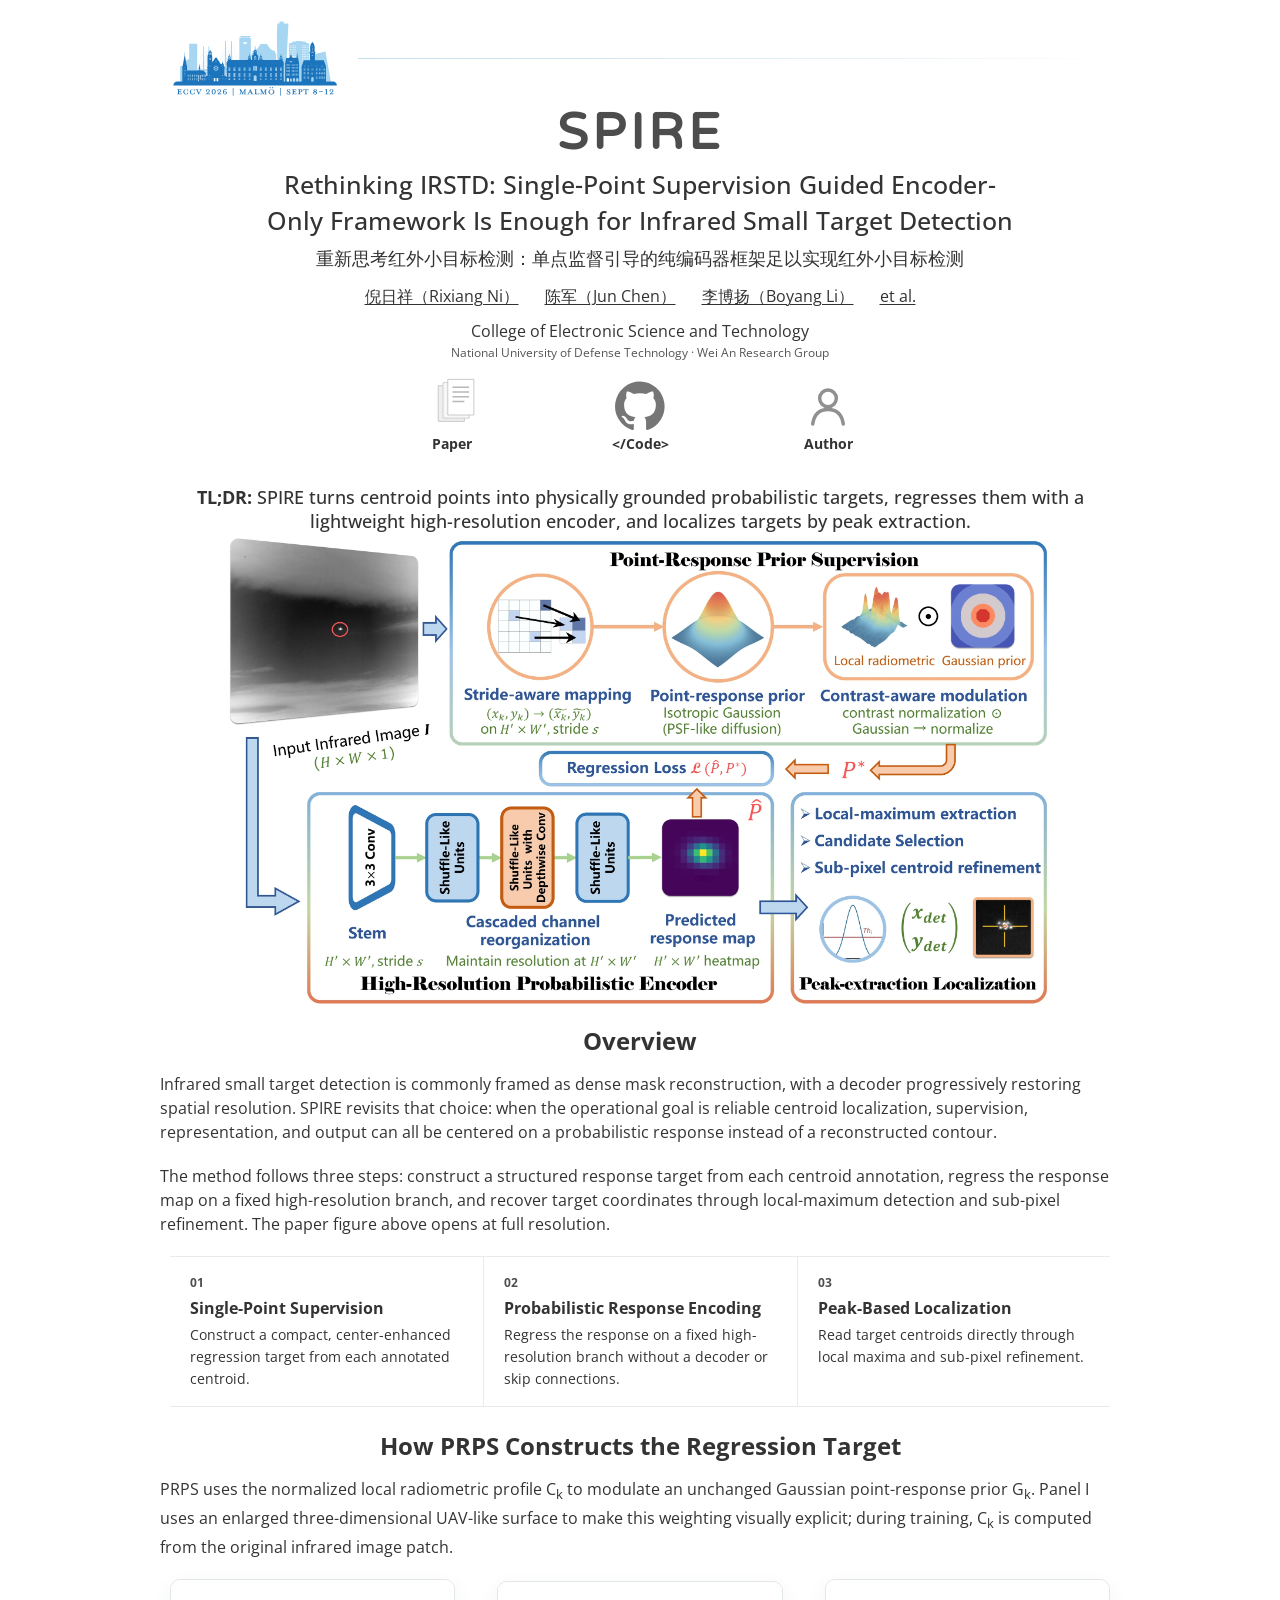
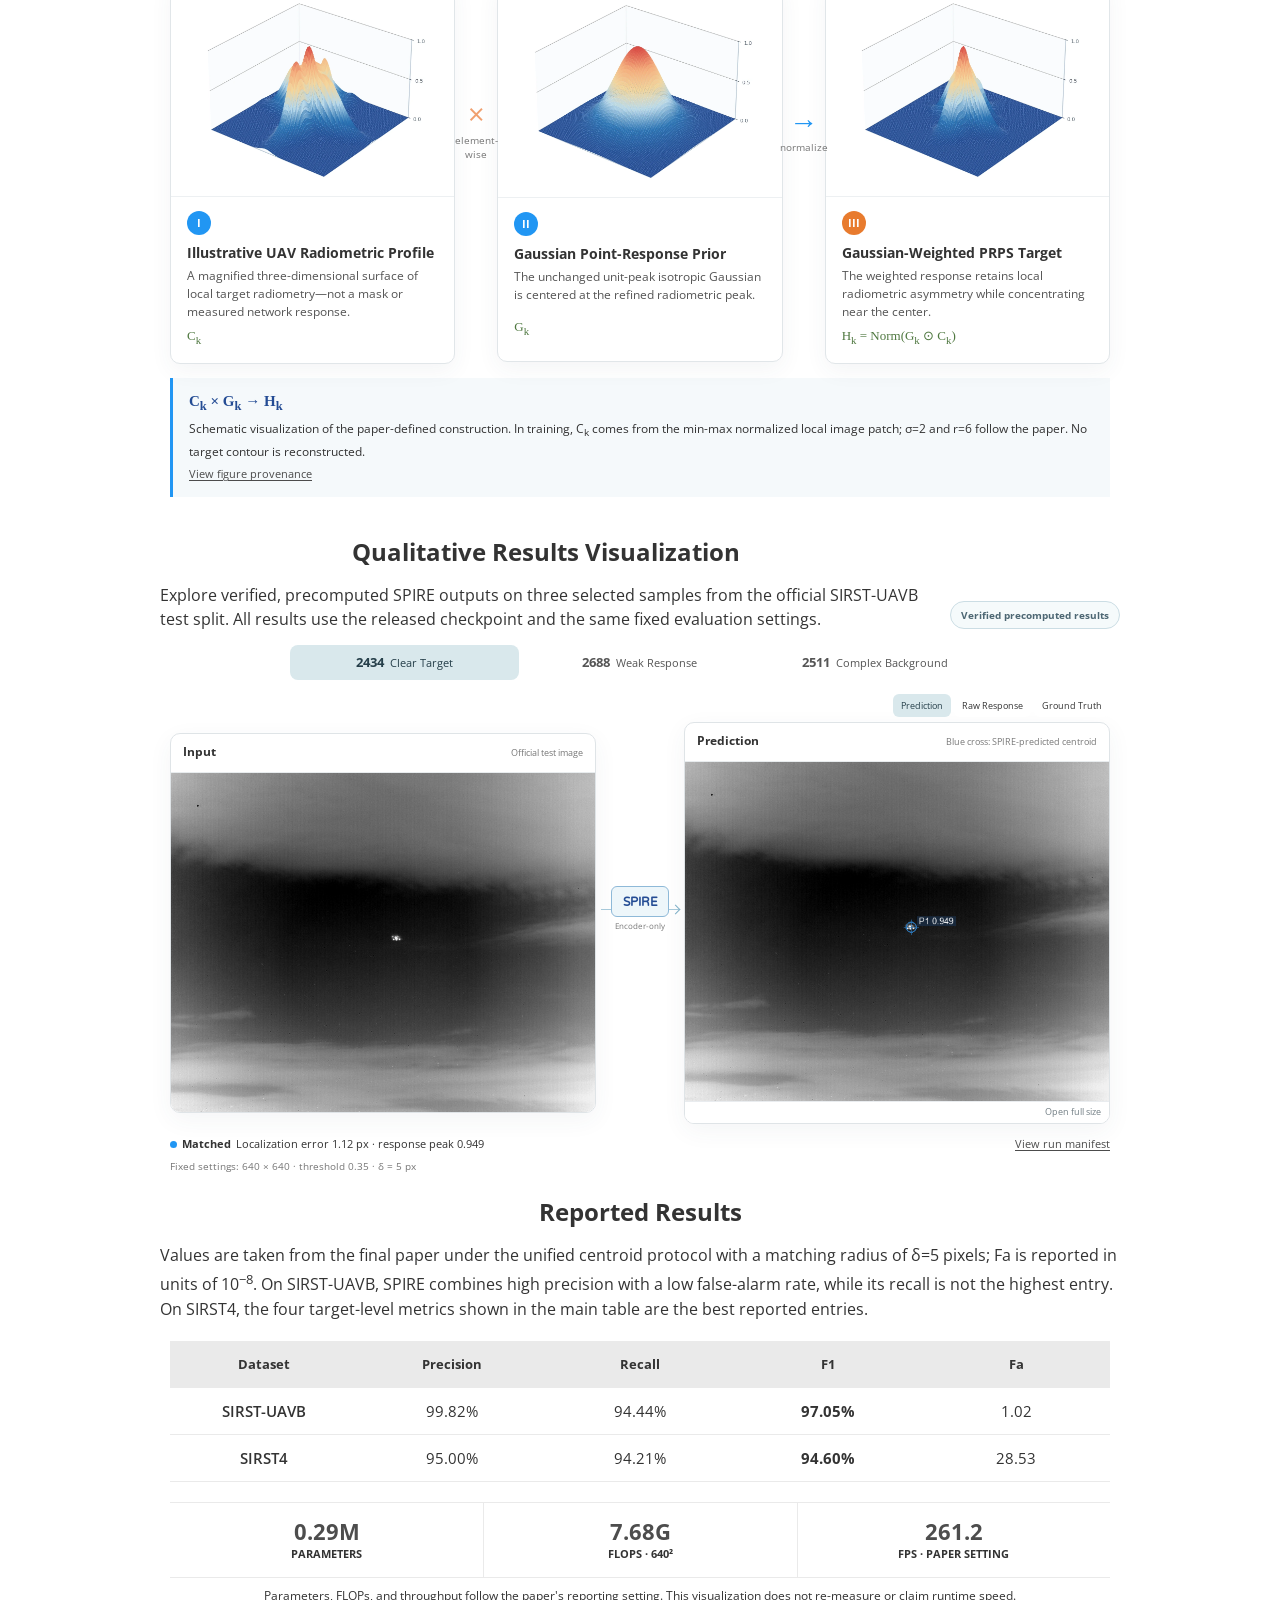
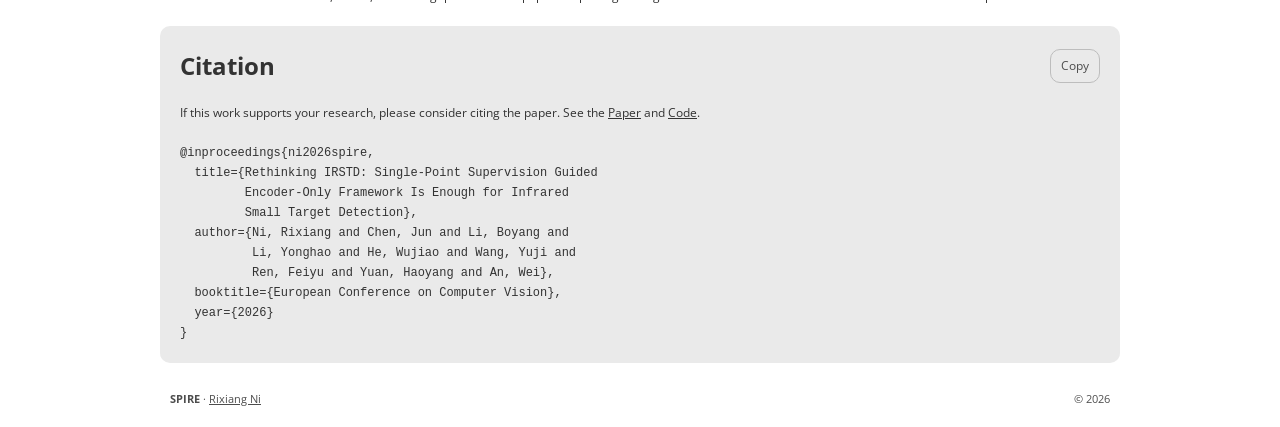
==== commit 088dfd56: "Add ECCV 2026 logo to project header" ====
--- a/index.html
+++ b/index.html
@@ -1,11 +1,22 @@
-<!DOCTYPE html><html lang="en"><head><meta charSet="utf-8"/><meta charSet="UTF-8"/><meta name="viewport" content="width=device-width, initial-scale=1"/><meta name="viewport" content="width=device-width, initial-scale=1.0"/><link rel="stylesheet" href="/_next/static/css/layout.BFWbLJ9O.css" data-rsc-css-href="/_next/static/css/layout.BFWbLJ9O.css" data-precedence="vite-rsc/importer-resources"/><link rel="modulepreload" fetchPriority="low" href="/_next/static/chunks/index-BDB42B0H.js"/><script src="/_next/static/chunks/rolldown-runtime-hePW80VL.js" type="module" async=""></script><script src="/_next/static/chunks/framework-CSI8Plig.js" type="module" async=""></script><link rel="preload" href="https://fonts.googleapis.com/css2?family=Open+Sans:wght@300;400;500;600;700;800&amp;family=Varela+Round&amp;display=swap" as="style"/><link rel="modulepreload" href="/_next/static/chunks/layout-segment-context-Bff3qU26.js" crossorigin=""/><link rel="modulepreload" href="/_next/static/chunks/site-shell-B4OiyZPv.js" crossorigin=""/><meta name="description" content="SPIRE reframes infrared small target detection as centroid-oriented probabilistic response regression under single-point supervision."/><meta name="theme-color" content="#ffffff"/><meta property="og:title" content="Rethinking IRSTD: Single-Point Supervision Guided Encoder-Only Framework Is Enough for Infrared Small Target Detection"/><meta property="og:description" content="Rethinking IRSTD: Single-Point Supervision Guided Encoder-Only Framework Is Enough for Infrared Small Target Detection."/><meta property="og:type" content="website"/><link rel="preconnect" href="https://fonts.googleapis.com"/><link rel="preconnect" href="https://fonts.gstatic.com" crossorigin="anonymous"/><link rel="icon" href="/favicon.svg" type="image/svg+xml"/><title>SPIRE | Rethinking IRSTD: Single-Point Supervision Guided Encoder-Only Framework Is Enough</title><link href="https://fonts.googleapis.com/css2?family=Open+Sans:wght@300;400;500;600;700;800&amp;family=Varela+Round&amp;display=swap" rel="stylesheet"/><script>Object.assign(((self[Symbol.for("vinext.navigationRuntime")]??={bootstrap:{routeManifest:null},functions:{}}).bootstrap.rsc??={rsc:[]}),{params:{},nav:{"pathname":"/","searchParams":[]}})</script><link rel="modulepreload" href="/_next/static/chunks/index-BDB42B0H.js" />
+<!DOCTYPE html><html lang="en"><head><meta charSet="utf-8"/><meta charSet="UTF-8"/><meta name="viewport" content="width=device-width, initial-scale=1"/><meta name="viewport" content="width=device-width, initial-scale=1.0"/><link rel="stylesheet" href="/_next/static/css/layout.CBHCwjVl.css" data-rsc-css-href="/_next/static/css/layout.CBHCwjVl.css" data-precedence="vite-rsc/importer-resources"/><link rel="modulepreload" fetchPriority="low" href="/_next/static/chunks/index-Cn9yuUsE.js"/><script src="/_next/static/chunks/rolldown-runtime-hePW80VL.js" type="module" async=""></script><script src="/_next/static/chunks/framework-CSI8Plig.js" type="module" async=""></script><link rel="preload" href="https://fonts.googleapis.com/css2?family=Open+Sans:wght@300;400;500;600;700;800&amp;family=Varela+Round&amp;display=swap" as="style"/><link rel="modulepreload" href="/_next/static/chunks/layout-segment-context-IwJuOygT.js" crossorigin=""/><link rel="modulepreload" href="/_next/static/chunks/site-shell-B508nzap.js" crossorigin=""/><meta name="description" content="SPIRE reframes infrared small target detection as centroid-oriented probabilistic response regression under single-point supervision."/><meta name="theme-color" content="#ffffff"/><meta property="og:title" content="Rethinking IRSTD: Single-Point Supervision Guided Encoder-Only Framework Is Enough for Infrared Small Target Detection"/><meta property="og:description" content="Rethinking IRSTD: Single-Point Supervision Guided Encoder-Only Framework Is Enough for Infrared Small Target Detection."/><meta property="og:type" content="website"/><link rel="preconnect" href="https://fonts.googleapis.com"/><link rel="preconnect" href="https://fonts.gstatic.com" crossorigin="anonymous"/><link rel="icon" href="/favicon.svg" type="image/svg+xml"/><title>SPIRE | Rethinking IRSTD: Single-Point Supervision Guided Encoder-Only Framework Is Enough</title><link href="https://fonts.googleapis.com/css2?family=Open+Sans:wght@300;400;500;600;700;800&amp;family=Varela+Round&amp;display=swap" rel="stylesheet"/><script>Object.assign(((self[Symbol.for("vinext.navigationRuntime")]??={bootstrap:{routeManifest:null},functions:{}}).bootstrap.rsc??={rsc:[]}),{params:{},nav:{"pathname":"/","searchParams":[]}})</script><link rel="modulepreload" href="/_next/static/chunks/index-Cn9yuUsE.js" />
 </head><body><div class="site-root">
     <a class="skip-link" href="#overview">Skip to overview</a>
 
     <main id="main" class="project-section">
       <div class="project-container">
         <section class="project-hero" data-qa="hero">
-          <div class="title-row">
+          <div class="hero-brandbar">
+            <img
+              class="hero-venue-logo"
+              src="/assets/branding/eccv-color-logo-2026.svg"
+              alt="ECCV 2026, Malmö, September 8–12"
+              width="424"
+              height="201"
+            />
+            <span class="hero-brandbar-rule" aria-hidden="true"></span>
+          </div>
+
+          <div class="title-row hero-title-row">
             <p class="project-kicker">SPIRE</p>
             <h1 class="project-title">
               Rethinking IRSTD: Single-Point Supervision Guided Encoder-Only Framework Is Enough for Infrared
@@ -28,10 +39,6 @@
           <div class="affiliation">
             <h3 class="institution">College of Electronic Science and Technology</h3>
             <p class="team-note">National University of Defense Technology · Wei An Research Group</p>
-          </div>
-
-          <div class="title-row">
-            <h2 class="project-subheader venue">ECCV 2026</h2>
           </div>
 
           <div class="resource-icons base-row" aria-label="Paper resources">
@@ -64,10 +71,10 @@
             </a>
             <a
               class="resource-link profile-resource"
-              href="https://github.com/NIRIXIANG"
+              href="https://scholar.google.com/citations?user=bEonUaYAAAAJ&amp;hl=zh-CN"
               target="_blank"
               rel="noreferrer"
-              aria-label="Visit Rixiang Ni's GitHub profile"
+              aria-label="Visit Rixiang Ni's Google Scholar profile"
             >
               <svg class="resource-icon profile-icon" viewBox="0 0 72 72" aria-hidden="true">
                 <circle cx="36" cy="25" r="12" fill="none" stroke="currentColor" stroke-width="5" />
@@ -415,4 +422,4 @@
     </dialog>
 
     
-  </div><script type="module" src="/_next/static/chunks/index-BDB42B0H.js" id="_R_" async=""></script><script>((self[Symbol.for("vinext.navigationRuntime")]??={bootstrap:{routeManifest:null},functions:{}}).bootstrap.rsc??={rsc:[]}).rsc.push("2:I[\"8c0f216c4604\",[],\"Children\",1]\n")</script><script>((self[Symbol.for("vinext.navigationRuntime")]??={bootstrap:{routeManifest:null},functions:{}}).bootstrap.rsc??={rsc:[]}).rsc.push("3:I[\"593f344dc510\",[],\"GlobalErrorBoundary\",1]\n")</script><script>((self[Symbol.for("vinext.navigationRuntime")]??={bootstrap:{routeManifest:null},functions:{}}).bootstrap.rsc??={rsc:[]}).rsc.push("4:I[\"0b874ad30386\",[],\"default\",1]\n")</script><script>((self[Symbol.for("vinext.navigationRuntime")]??={bootstrap:{routeManifest:null},functions:{}}).bootstrap.rsc??={rsc:[]}).rsc.push("5:I[\"593f344dc510\",[],\"ErrorBoundary\",1]\n")</script><script>((self[Symbol.for("vinext.navigationRuntime")]??={bootstrap:{routeManifest:null},functions:{}}).bootstrap.rsc??={rsc:[]}).rsc.push("6:I[\"15c18cfaeeff\",[],\"LayoutSegmentProvider\",1]\n")</script><script>((self[Symbol.for("vinext.navigationRuntime")]??={bootstrap:{routeManifest:null},functions:{}}).bootstrap.rsc??={rsc:[]}).rsc.push("7:I[\"8c0f216c4604\",[],\"Slot\",1]\n")</script><script>((self[Symbol.for("vinext.navigationRuntime")]??={bootstrap:{routeManifest:null},functions:{}}).bootstrap.rsc??={rsc:[]}).rsc.push("8:I[\"593f344dc510\",[],\"NotFoundBoundary\",1]\n")</script><script>((self[Symbol.for("vinext.navigationRuntime")]??={bootstrap:{routeManifest:null},functions:{}}).bootstrap.rsc??={rsc:[]}).rsc.push("9:I[\"9276801271d6\",[],\"AppRouterScrollTarget\",1]\n")</script><script>((self[Symbol.for("vinext.navigationRuntime")]??={bootstrap:{routeManifest:null},functions:{}}).bootstrap.rsc??={rsc:[]}).rsc.push("a:I[\"593f344dc510\",[],\"RedirectBoundary\",1]\n")</script><script>((self[Symbol.for("vinext.navigationRuntime")]??={bootstrap:{routeManifest:null},functions:{}}).bootstrap.rsc??={rsc:[]}).rsc.push(":HL[\"/_next/static/css/layout.BFWbLJ9O.css\",\"style\"     ]\n")</script><script>((self[Symbol.for("vinext.navigationRuntime")]??={bootstrap:{routeManifest:null},functions:{}}).bootstrap.rsc??={rsc:[]}).rsc.push(":HL[\"https://fonts.googleapis.com/css2?family=Open+Sans:wght@300;400;500;600;700;800\u0026family=Varela+Round\u0026display=swap\",\"style\"     ]\n")</script><script>((self[Symbol.for("vinext.navigationRuntime")]??={bootstrap:{routeManifest:null},functions:{}}).bootstrap.rsc??={rsc:[]}).rsc.push("0:{\"__route\":\"route:/\",\"__interceptionContext\":null,\"__layoutIds\":[\"layout:/\"],\"__rootLayout\":\"/\",\"__sourcePage\":\"/page\",\"page:/\":\"$L1\",\"layout:/\":[[[[\"$\",\"link\",\"css:/_next/static/css/layout.BFWbLJ9O.css\",{\"rel\":\"stylesheet\",\"precedence\":\"vite-rsc/importer-resources\",\"href\":\"/_next/static/css/layout.BFWbLJ9O.css\",\"data-rsc-css-href\":\"/_next/static/css/layout.BFWbLJ9O.css\"}],\"$undefined\"],[\"$\",\"html\",null,{\"lang\":\"en\",\"children\":[[\"$\",\"head\",null,{\"children\":[[\"$\",\"meta\",null,{\"charSet\":\"UTF-8\"}],[\"$\",\"meta\",null,{\"name\":\"viewport\",\"content\":\"width=device-width, initial-scale=1.0\"}],[\"$\",\"meta\",null,{\"name\":\"description\",\"content\":\"SPIRE reframes infrared small target detection as centroid-oriented probabilistic response regression under single-point supervision.\"}],[\"$\",\"meta\",null,{\"name\":\"theme-color\",\"content\":\"#ffffff\"}],[\"$\",\"meta\",null,{\"property\":\"og:title\",\"content\":\"Rethinking IRSTD: Single-Point Supervision Guided Encoder-Only Framework Is Enough for Infrared Small Target Detection\"}],[\"$\",\"meta\",null,{\"property\":\"og:description\",\"content\":\"Rethinking IRSTD: Single-Point Supervision Guided Encoder-Only Framework Is Enough for Infrared Small Target Detection.\"}],[\"$\",\"meta\",null,{\"property\":\"og:type\",\"content\":\"website\"}],[\"$\",\"link\",null,{\"rel\":\"preconnect\",\"href\":\"https://fonts.googleapis.com\"}],[\"$\",\"link\",null,{\"rel\":\"preconnect\",\"href\":\"https://fonts.gstatic.com\",\"crossOrigin\":\"anonymous\"}],[\"$\",\"link\",null,{\"href\":\"https://fonts.googleapis.com/css2?family=Open+Sans:wght@300;400;500;600;700;800\u0026family=Varela+Round\u0026display=swap\",\"rel\":\"stylesheet\"}],[\"$\",\"link\",null,{\"rel\":\"icon\",\"href\":\"/favicon.svg\",\"type\":\"image/svg+xml\"}],[\"$\",\"title\",null,{\"children\":\"SPIRE | Rethinking IRSTD: Single-Point Supervision Guided Encoder-Only Framework Is Enough\"}]]}],[\"$\",\"body\",null,{\"children\":[\"$\",\"$L2\",null,{}]}]]}]],null],\"route:/\":[[[\"$\",\"meta\",null,{\"charSet\":\"utf-8\"}],null,[[\"$\",\"meta\",\"0\",{\"name\":\"viewport\",\"content\":\"width=device-width, initial-scale=1\"}]]],[\"$\",\"$L3\",null,{\"fallback\":\"$4\",\"children\":[\"$\",\"$L5\",null,{\"fallback\":\"$4\",\"children\":[\"$\",\"$L6\",null,{\"providerId\":\"layout:/\",\"segmentMap\":{\"children\":[]},\"children\":[\"$\",\"$L7\",null,{\"id\":\"layout:/\",\"parallelSlots\":\"$undefined\",\"children\":[\"$\",\"$L8\",null,{\"resetKey\":\"\",\"fallback\":[[\"$\",\"title\",null,{\"children\":\"404: This page could not be found.\"}],[\"$\",\"div\",null,{\"style\":{\"fontFamily\":\"system-ui,\\\"Segoe UI\\\",Roboto,Helvetica,Arial,sans-serif,\\\"Apple Color Emoji\\\",\\\"Segoe UI Emoji\\\"\",\"height\":\"100vh\",\"textAlign\":\"center\",\"display\":\"flex\",\"flexDirection\":\"column\",\"alignItems\":\"center\",\"justifyContent\":\"center\"},\"children\":[\"$\",\"div\",null,{\"children\":[[\"$\",\"style\",null,{\"dangerouslySetInnerHTML\":{\"__html\":\"body{color:#000;background:#fff;margin:0}.next-error-h1{border-right:1px solid rgba(0,0,0,.3)}@media (prefers-color-scheme:dark){body{color:#fff;background:#000}.next-error-h1{border-right:1px solid rgba(255,255,255,.3)}}\"}}],[\"$\",\"h1\",null,{\"className\":\"next-error-h1\",\"style\":{\"display\":\"inline-block\",\"margin\":\"0 20px 0 0\",\"padding\":\"0 23px 0 0\",\"fontSize\":24,\"fontWeight\":500,\"verticalAlign\":\"top\",\"lineHeight\":\"49px\"},\"children\":404}],[\"$\",\"div\",null,{\"style\":{\"display\":\"inline-block\"},\"children\":[\"$\",\"h2\",null,{\"style\":{\"fontSize\":14,\"fontWeight\":400,\"lineHeight\":\"49px\",\"margin\":0},\"children\":\"This page could not be found.\"}]}]]}]}]],\"children\":[\"$\",\"$L9\",null,{\"children\":[\"$\",\"$La\",null,{\"children\":[[\"$\",\"$L6\",null,{\"providerId\":\"page:/\",\"segmentMap\":{\"children\":[\"__PAGE__\"]},\"children\":[\"$\",\"$L7\",null,{\"id\":\"page:/\"}]}],null]}]}]}]}]}]}]}],null,null],\"__layoutFlags\":{\"layout:/\":\"s\"},\"__artifactCompatibility\":{\"schemaVersion\":1,\"graphVersion\":\"app-route-graph:1177fd80f83fa7b0\",\"deploymentVersion\":\"54d2ef93-7990-47f4-a06d-5ea70be0a5c4\",\"appElementsSchemaVersion\":1,\"rscPayloadSchemaVersion\":1,\"rootBoundaryId\":\"/\",\"renderEpoch\":null},\"__renderObservation\":{\"schemaVersion\":1,\"output\":{\"kind\":\"app-rsc\",\"mountedSlotsFingerprint\":null,\"renderEpoch\":null,\"rootBoundaryId\":\"/\",\"routeId\":\"route:/\"},\"completeness\":\"partial\",\"boundaryOutcome\":{\"kind\":\"unknown\"},\"requestApis\":[{\"kind\":\"connection\",\"status\":\"unknown\"},{\"kind\":\"cookies\",\"status\":\"unknown\"},{\"kind\":\"draftMode\",\"status\":\"unknown\"},{\"kind\":\"headers\",\"status\":\"unknown\"},{\"kind\":\"params\",\"status\":\"unknown\"},{\"kind\":\"searchParams\",\"status\":\"unknown\"}],\"dynamicFetches\":[],\"cacheTags\":[\"/\",\"_N_T_/\",\"_N_T_/index\",\"_N_T_/layout\",\"_N_T_/page\"],\"pathTags\":[\"/\"],\"cacheability\":\"unknown\",\"downgrade\":{\"target\":\"freshRender\",\"reasons\":[{\"code\":\"CP_DOWNGRADE_CACHEABILITY_UNKNOWN\",\"target\":\"freshRender\"},{\"code\":\"CP_DOWNGRADE_INCOMPLETE_OBSERVATION\",\"completeness\":\"partial\",\"target\":\"freshRender\"},{\"code\":\"CP_DOWNGRADE_UNKNOWN_REQUEST_API\",\"requestApi\":\"connection\",\"target\":\"freshRender\"},{\"code\":\"CP_DOWNGRADE_UNKNOWN_REQUEST_API\",\"requestApi\":\"cookies\",\"target\":\"freshRender\"},{\"code\":\"CP_DOWNGRADE_UNKNOWN_REQUEST_API\",\"requestApi\":\"draftMode\",\"target\":\"freshRender\"},{\"code\":\"CP_DOWNGRADE_UNKNOWN_REQUEST_API\",\"requestApi\":\"headers\",\"target\":\"freshRender\"},{\"code\":\"CP_DOWNGRADE_UNKNOWN_REQUEST_API\",\"requestApi\":\"params\",\"target\":\"freshRender\"},{\"code\":\"CP_DOWNGRADE_UNKNOWN_REQUEST_API\",\"requestApi\":\"searchParams\",\"target\":\"freshRender\"}],\"fallback\":{\"kind\":\"breakerFallback\",\"code\":\"CP_PRIVATE_DYNAMIC_DOWNGRADE\",\"mode\":\"renderFresh\",\"scope\":\"affectedOutput\",\"fields\":{\"reasonCodes\":[\"CP_DOWNGRADE_CACHEABILITY_UNKNOWN\",\"CP_DOWNGRADE_INCOMPLETE_OBSERVATION\",\"CP_DOWNGRADE_UNKNOWN_REQUEST_API\",\"CP_DOWNGRADE_UNKNOWN_REQUEST_API\",\"CP_DOWNGRADE_UNKNOWN_REQUEST_API\",\"CP_DOWNGRADE_UNKNOWN_REQUEST_API\",\"CP_DOWNGRADE_UNKNOWN_REQUEST_API\",\"CP_DOWNGRADE_UNKNOWN_REQUEST_API\"],\"target\":\"freshRender\"}},\"isPublicCacheCandidate\":false}}}\n")</script><script>((self[Symbol.for("vinext.navigationRuntime")]??={bootstrap:{routeManifest:null},functions:{}}).bootstrap.rsc??={rsc:[]}).rsc.push("b:I[\"6f014b4f0add\",[],\"default\",1]\n")</script><script>((self[Symbol.for("vinext.navigationRuntime")]??={bootstrap:{routeManifest:null},functions:{}}).bootstrap.rsc??={rsc:[]}).rsc.push("1:[\"$\",\"$Lb\",null,{}]\n")</script><script>Object.assign(((self[Symbol.for("vinext.navigationRuntime")]??={bootstrap:{routeManifest:null},functions:{}}).bootstrap.rsc??={rsc:[]}),{"initialCacheKind":"static"});((self[Symbol.for("vinext.navigationRuntime")]??={bootstrap:{routeManifest:null},functions:{}}).bootstrap.rsc??={rsc:[]}).done=true</script></body></html>+  </div><script type="module" src="/_next/static/chunks/index-Cn9yuUsE.js" id="_R_" async=""></script><script>((self[Symbol.for("vinext.navigationRuntime")]??={bootstrap:{routeManifest:null},functions:{}}).bootstrap.rsc??={rsc:[]}).rsc.push("2:I[\"8c0f216c4604\",[],\"Children\",1]\n")</script><script>((self[Symbol.for("vinext.navigationRuntime")]??={bootstrap:{routeManifest:null},functions:{}}).bootstrap.rsc??={rsc:[]}).rsc.push("3:I[\"593f344dc510\",[],\"GlobalErrorBoundary\",1]\n")</script><script>((self[Symbol.for("vinext.navigationRuntime")]??={bootstrap:{routeManifest:null},functions:{}}).bootstrap.rsc??={rsc:[]}).rsc.push("4:I[\"0b874ad30386\",[],\"default\",1]\n")</script><script>((self[Symbol.for("vinext.navigationRuntime")]??={bootstrap:{routeManifest:null},functions:{}}).bootstrap.rsc??={rsc:[]}).rsc.push("5:I[\"593f344dc510\",[],\"ErrorBoundary\",1]\n")</script><script>((self[Symbol.for("vinext.navigationRuntime")]??={bootstrap:{routeManifest:null},functions:{}}).bootstrap.rsc??={rsc:[]}).rsc.push("6:I[\"15c18cfaeeff\",[],\"LayoutSegmentProvider\",1]\n")</script><script>((self[Symbol.for("vinext.navigationRuntime")]??={bootstrap:{routeManifest:null},functions:{}}).bootstrap.rsc??={rsc:[]}).rsc.push("7:I[\"8c0f216c4604\",[],\"Slot\",1]\n")</script><script>((self[Symbol.for("vinext.navigationRuntime")]??={bootstrap:{routeManifest:null},functions:{}}).bootstrap.rsc??={rsc:[]}).rsc.push("8:I[\"593f344dc510\",[],\"NotFoundBoundary\",1]\n")</script><script>((self[Symbol.for("vinext.navigationRuntime")]??={bootstrap:{routeManifest:null},functions:{}}).bootstrap.rsc??={rsc:[]}).rsc.push("9:I[\"9276801271d6\",[],\"AppRouterScrollTarget\",1]\n")</script><script>((self[Symbol.for("vinext.navigationRuntime")]??={bootstrap:{routeManifest:null},functions:{}}).bootstrap.rsc??={rsc:[]}).rsc.push("a:I[\"593f344dc510\",[],\"RedirectBoundary\",1]\n")</script><script>((self[Symbol.for("vinext.navigationRuntime")]??={bootstrap:{routeManifest:null},functions:{}}).bootstrap.rsc??={rsc:[]}).rsc.push(":HL[\"/_next/static/css/layout.CBHCwjVl.css\",\"style\"     ]\n")</script><script>((self[Symbol.for("vinext.navigationRuntime")]??={bootstrap:{routeManifest:null},functions:{}}).bootstrap.rsc??={rsc:[]}).rsc.push(":HL[\"https://fonts.googleapis.com/css2?family=Open+Sans:wght@300;400;500;600;700;800\u0026family=Varela+Round\u0026display=swap\",\"style\"     ]\n")</script><script>((self[Symbol.for("vinext.navigationRuntime")]??={bootstrap:{routeManifest:null},functions:{}}).bootstrap.rsc??={rsc:[]}).rsc.push("0:{\"__route\":\"route:/\",\"__interceptionContext\":null,\"__layoutIds\":[\"layout:/\"],\"__rootLayout\":\"/\",\"__sourcePage\":\"/page\",\"page:/\":\"$L1\",\"layout:/\":[[[[\"$\",\"link\",\"css:/_next/static/css/layout.CBHCwjVl.css\",{\"rel\":\"stylesheet\",\"precedence\":\"vite-rsc/importer-resources\",\"href\":\"/_next/static/css/layout.CBHCwjVl.css\",\"data-rsc-css-href\":\"/_next/static/css/layout.CBHCwjVl.css\"}],\"$undefined\"],[\"$\",\"html\",null,{\"lang\":\"en\",\"children\":[[\"$\",\"head\",null,{\"children\":[[\"$\",\"meta\",null,{\"charSet\":\"UTF-8\"}],[\"$\",\"meta\",null,{\"name\":\"viewport\",\"content\":\"width=device-width, initial-scale=1.0\"}],[\"$\",\"meta\",null,{\"name\":\"description\",\"content\":\"SPIRE reframes infrared small target detection as centroid-oriented probabilistic response regression under single-point supervision.\"}],[\"$\",\"meta\",null,{\"name\":\"theme-color\",\"content\":\"#ffffff\"}],[\"$\",\"meta\",null,{\"property\":\"og:title\",\"content\":\"Rethinking IRSTD: Single-Point Supervision Guided Encoder-Only Framework Is Enough for Infrared Small Target Detection\"}],[\"$\",\"meta\",null,{\"property\":\"og:description\",\"content\":\"Rethinking IRSTD: Single-Point Supervision Guided Encoder-Only Framework Is Enough for Infrared Small Target Detection.\"}],[\"$\",\"meta\",null,{\"property\":\"og:type\",\"content\":\"website\"}],[\"$\",\"link\",null,{\"rel\":\"preconnect\",\"href\":\"https://fonts.googleapis.com\"}],[\"$\",\"link\",null,{\"rel\":\"preconnect\",\"href\":\"https://fonts.gstatic.com\",\"crossOrigin\":\"anonymous\"}],[\"$\",\"link\",null,{\"href\":\"https://fonts.googleapis.com/css2?family=Open+Sans:wght@300;400;500;600;700;800\u0026family=Varela+Round\u0026display=swap\",\"rel\":\"stylesheet\"}],[\"$\",\"link\",null,{\"rel\":\"icon\",\"href\":\"/favicon.svg\",\"type\":\"image/svg+xml\"}],[\"$\",\"title\",null,{\"children\":\"SPIRE | Rethinking IRSTD: Single-Point Supervision Guided Encoder-Only Framework Is Enough\"}]]}],[\"$\",\"body\",null,{\"children\":[\"$\",\"$L2\",null,{}]}]]}]],null],\"route:/\":[[[\"$\",\"meta\",null,{\"charSet\":\"utf-8\"}],null,[[\"$\",\"meta\",\"0\",{\"name\":\"viewport\",\"content\":\"width=device-width, initial-scale=1\"}]]],[\"$\",\"$L3\",null,{\"fallback\":\"$4\",\"children\":[\"$\",\"$L5\",null,{\"fallback\":\"$4\",\"children\":[\"$\",\"$L6\",null,{\"providerId\":\"layout:/\",\"segmentMap\":{\"children\":[]},\"children\":[\"$\",\"$L7\",null,{\"id\":\"layout:/\",\"parallelSlots\":\"$undefined\",\"children\":[\"$\",\"$L8\",null,{\"resetKey\":\"\",\"fallback\":[[\"$\",\"title\",null,{\"children\":\"404: This page could not be found.\"}],[\"$\",\"div\",null,{\"style\":{\"fontFamily\":\"system-ui,\\\"Segoe UI\\\",Roboto,Helvetica,Arial,sans-serif,\\\"Apple Color Emoji\\\",\\\"Segoe UI Emoji\\\"\",\"height\":\"100vh\",\"textAlign\":\"center\",\"display\":\"flex\",\"flexDirection\":\"column\",\"alignItems\":\"center\",\"justifyContent\":\"center\"},\"children\":[\"$\",\"div\",null,{\"children\":[[\"$\",\"style\",null,{\"dangerouslySetInnerHTML\":{\"__html\":\"body{color:#000;background:#fff;margin:0}.next-error-h1{border-right:1px solid rgba(0,0,0,.3)}@media (prefers-color-scheme:dark){body{color:#fff;background:#000}.next-error-h1{border-right:1px solid rgba(255,255,255,.3)}}\"}}],[\"$\",\"h1\",null,{\"className\":\"next-error-h1\",\"style\":{\"display\":\"inline-block\",\"margin\":\"0 20px 0 0\",\"padding\":\"0 23px 0 0\",\"fontSize\":24,\"fontWeight\":500,\"verticalAlign\":\"top\",\"lineHeight\":\"49px\"},\"children\":404}],[\"$\",\"div\",null,{\"style\":{\"display\":\"inline-block\"},\"children\":[\"$\",\"h2\",null,{\"style\":{\"fontSize\":14,\"fontWeight\":400,\"lineHeight\":\"49px\",\"margin\":0},\"children\":\"This page could not be found.\"}]}]]}]}]],\"children\":[\"$\",\"$L9\",null,{\"children\":[\"$\",\"$La\",null,{\"children\":[[\"$\",\"$L6\",null,{\"providerId\":\"page:/\",\"segmentMap\":{\"children\":[\"__PAGE__\"]},\"children\":[\"$\",\"$L7\",null,{\"id\":\"page:/\"}]}],null]}]}]}]}]}]}]}],null,null],\"__layoutFlags\":{\"layout:/\":\"s\"},\"__artifactCompatibility\":{\"schemaVersion\":1,\"graphVersion\":\"app-route-graph:1177fd80f83fa7b0\",\"deploymentVersion\":\"29f25fff-dc6d-4658-be10-c0d8f59b3d8a\",\"appElementsSchemaVersion\":1,\"rscPayloadSchemaVersion\":1,\"rootBoundaryId\":\"/\",\"renderEpoch\":null},\"__renderObservation\":{\"schemaVersion\":1,\"output\":{\"kind\":\"app-rsc\",\"mountedSlotsFingerprint\":null,\"renderEpoch\":null,\"rootBoundaryId\":\"/\",\"routeId\":\"route:/\"},\"completeness\":\"partial\",\"boundaryOutcome\":{\"kind\":\"unknown\"},\"requestApis\":[{\"kind\":\"connection\",\"status\":\"unknown\"},{\"kind\":\"cookies\",\"status\":\"unknown\"},{\"kind\":\"draftMode\",\"status\":\"unknown\"},{\"kind\":\"headers\",\"status\":\"unknown\"},{\"kind\":\"params\",\"status\":\"unknown\"},{\"kind\":\"searchParams\",\"status\":\"unknown\"}],\"dynamicFetches\":[],\"cacheTags\":[\"/\",\"_N_T_/\",\"_N_T_/index\",\"_N_T_/layout\",\"_N_T_/page\"],\"pathTags\":[\"/\"],\"cacheability\":\"unknown\",\"downgrade\":{\"target\":\"freshRender\",\"reasons\":[{\"code\":\"CP_DOWNGRADE_CACHEABILITY_UNKNOWN\",\"target\":\"freshRender\"},{\"code\":\"CP_DOWNGRADE_INCOMPLETE_OBSERVATION\",\"completeness\":\"partial\",\"target\":\"freshRender\"},{\"code\":\"CP_DOWNGRADE_UNKNOWN_REQUEST_API\",\"requestApi\":\"connection\",\"target\":\"freshRender\"},{\"code\":\"CP_DOWNGRADE_UNKNOWN_REQUEST_API\",\"requestApi\":\"cookies\",\"target\":\"freshRender\"},{\"code\":\"CP_DOWNGRADE_UNKNOWN_REQUEST_API\",\"requestApi\":\"draftMode\",\"target\":\"freshRender\"},{\"code\":\"CP_DOWNGRADE_UNKNOWN_REQUEST_API\",\"requestApi\":\"headers\",\"target\":\"freshRender\"},{\"code\":\"CP_DOWNGRADE_UNKNOWN_REQUEST_API\",\"requestApi\":\"params\",\"target\":\"freshRender\"},{\"code\":\"CP_DOWNGRADE_UNKNOWN_REQUEST_API\",\"requestApi\":\"searchParams\",\"target\":\"freshRender\"}],\"fallback\":{\"kind\":\"breakerFallback\",\"code\":\"CP_PRIVATE_DYNAMIC_DOWNGRADE\",\"mode\":\"renderFresh\",\"scope\":\"affectedOutput\",\"fields\":{\"reasonCodes\":[\"CP_DOWNGRADE_CACHEABILITY_UNKNOWN\",\"CP_DOWNGRADE_INCOMPLETE_OBSERVATION\",\"CP_DOWNGRADE_UNKNOWN_REQUEST_API\",\"CP_DOWNGRADE_UNKNOWN_REQUEST_API\",\"CP_DOWNGRADE_UNKNOWN_REQUEST_API\",\"CP_DOWNGRADE_UNKNOWN_REQUEST_API\",\"CP_DOWNGRADE_UNKNOWN_REQUEST_API\",\"CP_DOWNGRADE_UNKNOWN_REQUEST_API\"],\"target\":\"freshRender\"}},\"isPublicCacheCandidate\":false}}}\n")</script><script>((self[Symbol.for("vinext.navigationRuntime")]??={bootstrap:{routeManifest:null},functions:{}}).bootstrap.rsc??={rsc:[]}).rsc.push("b:I[\"6f014b4f0add\",[],\"default\",1]\n")</script><script>((self[Symbol.for("vinext.navigationRuntime")]??={bootstrap:{routeManifest:null},functions:{}}).bootstrap.rsc??={rsc:[]}).rsc.push("1:[\"$\",\"$Lb\",null,{}]\n")</script><script>Object.assign(((self[Symbol.for("vinext.navigationRuntime")]??={bootstrap:{routeManifest:null},functions:{}}).bootstrap.rsc??={rsc:[]}),{"initialCacheKind":"static"});((self[Symbol.for("vinext.navigationRuntime")]??={bootstrap:{routeManifest:null},functions:{}}).bootstrap.rsc??={rsc:[]}).done=true</script></body></html>
--- a/_next/static/css/layout.CBHCwjVl.css
+++ b/_next/static/css/layout.CBHCwjVl.css
@@ -0,0 +1 @@
+:root{--lightningcss-light:initial;--lightningcss-dark: ;color-scheme:light;--lerf-bg:#fff;--lerf-ink:#333;--lerf-logo:#4d4d4d;--lerf-light:#eaeaea;--lerf-active:#d9e8ec;--lerf-blue:#2196f3;--lerf-blue-hover:#0b7dda;--lerf-line:#d6d6d6;--font-body:"Open Sans", "PingFang SC", "Microsoft YaHei", sans-serif;--font-logo:"Varela Round", sans-serif}*{box-sizing:border-box}html{scroll-behavior:smooth;min-width:320px}body{min-height:100%;color:var(--lerf-ink);background-color:var(--lerf-bg);font-family:var(--font-body);text-rendering:optimizelegibility;-webkit-font-smoothing:antialiased;margin:0;font-size:12px;line-height:20px}img{max-width:100%;height:auto;display:block}button,a{-webkit-tap-highlight-color:transparent}button{color:inherit;font:inherit}a{color:inherit}:focus-visible{outline:2px solid var(--lerf-blue);outline-offset:3px}.skip-link{z-index:1000;color:#fff;background:var(--lerf-blue);border-radius:5px;padding:7px 10px;transition:transform .12s;position:fixed;top:8px;left:8px;transform:translateY(-180%)}.skip-link:focus{transform:translateY(0)}.project-section{text-align:center;margin-left:30px;margin-right:30px}.project-container{max-width:940px;margin-left:auto;margin-right:auto;padding-left:0}.base-row{margin-left:-10px;margin-right:-10px}.title-row{margin-top:20px}.hero-brandbar{align-items:center;gap:18px;padding-top:18px;display:flex}.hero-venue-logo{flex:none;width:170px;height:auto}.hero-brandbar-rule{background:linear-gradient(90deg,#b8d8e8d9,#b8d8e84d 72%,#0000);width:100%;height:1px}.hero-title-row{margin-top:2px}.project-kicker{color:var(--lerf-logo);font-family:var(--font-logo);letter-spacing:4px;margin:0;font-size:50px;font-weight:700;line-height:65px}.project-title{max-width:920px;color:var(--lerf-ink);font-family:var(--font-body);letter-spacing:0;text-wrap:balance;margin:0 auto 6px;font-size:25px;font-weight:500;line-height:36px}.project-title-zh{max-width:820px;color:var(--lerf-ink);text-wrap:balance;margin:0 auto 14px;font-size:18px;font-weight:400;line-height:28px}.project-subheader{color:var(--lerf-ink);font-family:var(--font-body);letter-spacing:0;margin-top:0;margin-bottom:10px;font-size:25px;font-weight:500;line-height:44px}.author-row{flex-wrap:wrap;justify-content:center;align-items:baseline;gap:5px 26px;height:auto;min-height:25px;margin-top:2px;display:flex}.author-text{min-width:0;color:var(--lerf-ink);font-family:var(--font-body);text-underline-offset:2px;white-space:nowrap;font-size:16px;font-weight:400;line-height:20px;text-decoration:underline;text-decoration-thickness:1px}a.author-text:hover{color:#000}.institution{color:var(--lerf-ink);font-family:var(--font-body);letter-spacing:0;margin:0;padding-top:10px;font-size:16px;font-weight:400;line-height:20px}.team-note{color:#555;margin:2px 0 0;font-size:12px;line-height:20px}.resource-icons,.resource-labels{grid-template-columns:repeat(3,1fr);width:60%;margin-left:auto;margin-right:auto;display:grid}.resource-icons{margin-top:5px}.resource-link{justify-content:center;align-items:flex-end;min-height:66px;text-decoration:none;display:flex}.resource-icon{width:57px;height:57px;color:var(--lerf-logo)}.github-icon{fill:currentColor;opacity:.77;width:52px;height:52px;margin-bottom:2px}.profile-icon{opacity:.62;width:50px;height:50px;margin-bottom:3px}.resource-link:hover .resource-icon{opacity:1}.resource-labels>div{min-width:0}.resource-labels strong{color:var(--lerf-ink);font-family:var(--font-body);font-size:14px;line-height:20px}.tldr{color:var(--lerf-ink);font-family:var(--font-body);letter-spacing:0;margin-top:30px;margin-bottom:3px;font-size:18px;font-weight:500;line-height:24px}.hero-media{cursor:zoom-in;background:#fff;border:0;border-radius:15px;width:90%;margin:0 auto 10px;padding:0;display:block;position:relative;overflow:hidden}.hero-media img{width:100%}.zoom-cue{display:none}.content-block{width:calc(100% + 20px);margin-top:10px;margin-left:-10px}.section-title{color:var(--lerf-ink);font-family:var(--font-body);margin:16px 0;font-size:24px;font-weight:700;line-height:1.25}.paragraph{color:var(--lerf-ink);font-family:var(--font-body);letter-spacing:0;text-align:left;margin-top:0;margin-bottom:20px;font-size:16px;font-weight:400;line-height:24px}.method-flow{border-top:1px solid var(--lerf-light);border-bottom:1px solid var(--lerf-light);text-align:left;grid-template-columns:repeat(3,1fr);width:calc(100% - 20px);margin:20px auto 24px;display:grid}.method-flow>div{min-width:0;padding:16px 20px}.method-flow>div+div{border-left:1px solid var(--lerf-light)}.method-flow span{color:var(--lerf-logo);margin-bottom:3px;font-size:12px;font-weight:700;display:block}.method-flow strong{font-size:16px;line-height:24px;display:block}.method-flow p{margin:4px 0 0;font-size:14px;line-height:22px}.prps-flow{grid-template-columns:minmax(0,1fr) 42px minmax(0,1fr) 42px minmax(0,1fr);align-items:center;width:calc(100% - 20px);margin:18px auto 14px;display:grid}.prps-step{text-align:left;background:#fff;border:1px solid #e1e6e9;border-radius:10px;min-width:0;margin:0;overflow:hidden;box-shadow:0 7px 22px #304a600e}.prps-step[data-prps-step=fusion]{border-color:#e1e6e9;box-shadow:0 7px 22px #304a600e}.prps-step[data-prps-step=fusion] figcaption>span{background:#e87b2e}.prps-step button{cursor:zoom-in;background:#fff;border:0;width:100%;padding:0;display:block}.prps-step img{aspect-ratio:1032/786;object-fit:contain;width:100%}.prps-step figcaption{border-top:1px solid #edf0f2;min-height:164px;padding:14px 16px 13px}.prps-step figcaption>span{color:#fff;background:var(--lerf-blue);border-radius:50%;place-items:center;width:24px;height:24px;margin-bottom:8px;font-size:11px;font-weight:700;display:inline-grid}.prps-step strong,.prps-step p,.prps-step code{display:block}.prps-step strong{font-size:14px;line-height:20px}.prps-step p{color:#555;min-height:44px;margin:4px 0 5px;font-size:12px;line-height:18px}.prps-step code{color:#4f7840;font-family:Georgia,Times New Roman,serif;font-size:13px;line-height:20px}.prps-operator{flex-direction:column;justify-content:center;align-items:center;gap:3px;min-width:0;display:flex;transform:translateY(-42px)}.prps-operator span{color:#f0a06f;font-size:29px;font-weight:400;line-height:32px}.prps-operator.arrow span{color:var(--lerf-blue)}.prps-operator small{color:#777;font-size:10px;line-height:14px}.mechanism-note{border-left:3px solid var(--lerf-blue);text-align:left;background:#f5f9fb;width:calc(100% - 20px);margin:0 auto 24px;padding:13px 16px}.mechanism-note strong{color:#244c94;font-family:Georgia,Times New Roman,serif;font-size:15px}.mechanism-note p{margin:3px 0;font-size:12px;line-height:19px}.mechanism-note a,.inference-meta a{color:#4c4c4c;text-underline-offset:2px;font-size:11px;text-decoration:underline}.demo-heading{grid-template-columns:minmax(0,1fr) auto;align-items:end;gap:18px;display:grid}.demo-heading .paragraph{margin-bottom:12px}.precomputed-badge{color:#4d6773;white-space:nowrap;background:#f5fafb;border:1px solid #cbdde4;border-radius:999px;margin-bottom:14px;padding:5px 10px;font-size:10px;font-weight:700;line-height:16px}.inference-shell{width:calc(100% - 20px);margin-left:auto;margin-right:auto}.sample-tabs,.view-tabs{align-items:center;display:flex}.sample-tabs{gap:6px;width:min(700px,100%);margin:2px auto 14px}.sample-tabs button,.view-tabs button{cursor:pointer;background:#fff;border:0;outline:0}.sample-tabs button{color:#555;border-radius:8px;flex:1 1 0;justify-content:center;align-items:baseline;gap:6px;min-width:0;padding:8px 10px;font-size:11px;line-height:18px;display:flex}.sample-tabs button:hover,.view-tabs button:hover{background:var(--lerf-light)}.sample-tabs button[aria-selected=true],.view-tabs button[aria-selected=true]{color:#263f4a;background:var(--lerf-active)}.sample-tabs strong{color:inherit;font-size:13px}.mobile-demo-flow{display:none}.inference-demo-grid{grid-template-columns:minmax(0,1fr) 88px minmax(0,1fr);align-items:center;gap:0;display:grid}.demo-frame{background:#fff;border:1px solid #dfe4e7;border-radius:10px;min-width:0;margin:0;overflow:hidden;box-shadow:0 7px 24px #304a600e}.frame-label{text-align:left;border-bottom:1px solid #e8ecee;justify-content:space-between;align-items:baseline;gap:8px;min-height:39px;padding:9px 12px;display:flex}.frame-label span{font-size:12px;font-weight:700;line-height:18px}.frame-label small{color:#777;text-overflow:ellipsis;white-space:nowrap;font-size:9px;line-height:16px;overflow:hidden}.demo-frame img{aspect-ratio:5/4;object-fit:contain;background:#fff;width:100%}.demo-image-button{cursor:zoom-in;background:#fff;border:0;width:100%;padding:0;display:block;position:relative}.demo-zoom-cue{color:#46565e;text-align:right;opacity:.76;background:#fff;border-top:1px solid #73899433;width:100%;padding:3px 8px 4px;font-size:9px;line-height:14px;display:block}:is(.demo-image-button:hover .demo-zoom-cue,.demo-image-button:focus-visible .demo-zoom-cue){opacity:1}.input-frame{margin-top:28px}.inference-bridge{z-index:0;color:var(--lerf-logo);flex-direction:column;justify-content:center;align-items:center;display:flex;position:relative}.encoder-chip{color:#244c94;min-width:58px;min-height:31px;font-family:var(--font-logo);background:#edf6fa;border:1px solid #8eb9d8;border-radius:6px;place-items:center;font-size:12px;font-weight:700;display:grid}.inference-bridge small{color:#777;margin-top:3px;font-size:8px;line-height:12px}.inference-bridge i{z-index:-1;background:#a7c9da;width:78px;height:1px;display:block;position:absolute}.inference-bridge i:after{content:"";border-top:1px solid #7eafc6;border-right:1px solid #7eafc6;width:6px;height:6px;position:absolute;top:-3px;right:0;transform:rotate(45deg)}.output-column{min-width:0}.view-tabs{justify-content:flex-end;gap:3px;margin:0 0 5px}.view-tabs button{white-space:nowrap;border-radius:6px;padding:4px 8px;font-size:9px;line-height:15px}.mobile-input-tab{display:none}[data-inference-main].is-updating{animation:.18s ease-out inference-fade}@keyframes inference-fade{0%{opacity:.32}to{opacity:1}}.inference-meta{text-align:left;justify-content:space-between;align-items:baseline;gap:18px;margin:10px 0 3px;display:flex}.inference-meta p{flex-wrap:wrap;align-items:baseline;gap:5px;min-width:0;margin:0;font-size:11px;line-height:18px;display:flex}.inference-meta a{flex:none}.inference-settings{color:#777;text-align:left;margin:0 0 22px;font-size:10px;line-height:18px}.status-dot{background-color:var(--lerf-blue);border-radius:50%;flex:0 0 7px;width:7px;height:7px;display:inline-block}.status-dot.is-warning{background-color:var(--lerf-logo)}.results-table-wrap{width:calc(100% - 20px);margin:10px auto 20px;overflow-x:auto}.results-table{border-collapse:collapse;width:100%;color:var(--lerf-ink);table-layout:fixed;font-size:15px;line-height:22px}.results-table th,.results-table td{border-bottom:1px solid var(--lerf-light);text-align:center;padding:12px 8px}.results-table thead th{background-color:var(--lerf-light);font-size:13px;font-weight:700}.results-table tbody th{font-weight:600}.efficiency-row{border-top:1px solid var(--lerf-light);border-bottom:1px solid var(--lerf-light);grid-template-columns:repeat(3,1fr);width:calc(100% - 20px);margin:20px auto 8px;display:grid}.efficiency-row>div{padding:14px 10px}.efficiency-row>div+div{border-left:1px solid var(--lerf-light)}.efficiency-row strong,.efficiency-row span{display:block}.efficiency-row strong{color:var(--lerf-logo);font-size:22px;line-height:28px}.efficiency-row span{text-transform:uppercase;font-size:11px;font-weight:700;line-height:18px}.result-note{width:calc(100% - 20px);margin:0 auto 20px;font-size:12px;line-height:20px}.citation{background-color:var(--lerf-light);text-align:left;border-radius:10px;width:calc(100% + 20px);margin-top:10px;margin-left:-10px;padding-top:3px;overflow:hidden}.citation-heading{justify-content:space-between;align-items:center;margin:10px;padding:10px;display:flex}.citation-heading h2{margin:0;font-size:24px;line-height:30px}.citation-heading button{min-width:40px;min-height:34px;color:var(--lerf-logo);cursor:pointer;background-color:#0000;border:1px solid #bdbdbd;border-radius:10px;padding:6px 10px}.citation-heading button:hover{background-color:var(--lerf-active)}.citation>p{margin:0 20px 10px}.citation>p a{text-decoration:underline}.citation pre{white-space:pre;margin:0 10px 10px;padding:10px;font-size:12px;line-height:20px;overflow:auto}footer{color:var(--lerf-logo);justify-content:space-between;align-items:center;gap:20px;margin:26px 0 18px;font-size:11px;display:flex}footer p{margin:0}footer a{text-decoration:underline}.lightbox{background:#fff;border:0;border-radius:10px;width:min(1180px,100% - 30px);max-height:calc(100vh - 30px);padding:42px 16px 16px;overflow:auto}.lightbox::backdrop{background:#000000c7}.lightbox>button{color:#fff;background:var(--lerf-blue);cursor:pointer;border:0;border-radius:16px;width:32px;height:32px;padding:0;position:absolute;top:8px;right:10px}.lightbox img{width:100%}@media screen and (max-width:750px){.project-title{font-size:22px;line-height:32px}.method-flow>div{padding-left:14px;padding-right:14px}.prps-flow{grid-template-columns:minmax(0,1fr) 30px minmax(0,1fr) 30px minmax(0,1fr)}.prps-step figcaption{min-height:185px;padding-left:11px;padding-right:11px}.prps-operator small{display:none}.inference-demo-grid{grid-template-columns:minmax(0,1fr) 68px minmax(0,1fr)}}@media screen and (max-width:550px){.project-section{margin-left:18px;margin-right:18px}.title-row{margin-top:16px}.hero-brandbar{gap:12px;padding-top:12px}.hero-venue-logo{width:132px}.hero-title-row{margin-top:2px}.project-kicker{margin-bottom:0;font-size:46px;line-height:60px}.project-title{letter-spacing:0;font-size:16px;line-height:25px}.project-title-zh{margin-bottom:12px;font-size:15px;line-height:24px}.project-subheader{font-size:16px;line-height:32px}.author-text{font-size:11px;line-height:18px}.author-row{gap:2px 13px;min-height:20px;margin-left:0;margin-right:0}.institution{padding-top:7px;font-size:12px}.team-note{font-size:10px;line-height:17px}.resource-link{min-height:34px}.resource-icon{width:24px;height:24px}.github-icon{width:23px;height:23px;margin-bottom:0}.profile-icon{width:22px;height:22px;margin-bottom:0}.resource-labels strong{font-size:11px}.tldr{margin-top:22px;font-size:15px;line-height:23px}.hero-media{border-radius:9px;width:100%}.zoom-cue{color:#666;background:#f6f6f6;padding:5px 0 6px;font-size:10px;line-height:16px;display:block}.content-block,.citation{width:100%;margin-left:0}.section-title,.citation-heading h2{font-size:21px;line-height:28px}.paragraph{font-size:14px;line-height:22px}.method-flow{grid-template-columns:1fr;width:100%}.method-flow>div+div{border-top:1px solid var(--lerf-light);border-left:0}.prps-flow{grid-template-columns:1fr;gap:0;width:100%}.prps-step figcaption{min-height:0;padding:13px 15px 14px}.prps-step p{min-height:0}.prps-operator{min-height:48px;transform:none}.prps-operator.arrow span{transform:rotate(90deg)}.prps-operator small{display:block}.mechanism-note{width:100%}.demo-heading{grid-template-columns:1fr;gap:0}.precomputed-badge{width:fit-content;margin-top:-4px;margin-bottom:14px}.inference-shell{width:100%}.sample-tabs{gap:3px;width:100%}.sample-tabs button{flex-direction:column;align-items:center;gap:0;padding:6px 3px;font-size:10px;line-height:15px}.sample-tabs button span{text-overflow:ellipsis;white-space:nowrap;max-width:100%;overflow:hidden}.mobile-demo-flow{color:#65747c;letter-spacing:.04em;text-transform:uppercase;justify-content:center;align-items:center;gap:8px;margin:2px 0 9px;font-size:9px;font-weight:700;line-height:16px;display:flex}.mobile-demo-flow b{color:var(--lerf-blue);font-size:12px}.inference-demo-grid{grid-template-columns:1fr}.input-frame,.inference-bridge{display:none}.mobile-input-tab{display:block}.view-tabs{grid-template-columns:repeat(4,minmax(0,1fr));gap:2px;margin-bottom:5px;display:grid}.view-tabs button{min-width:0;padding-left:2px;padding-right:2px;font-size:10px}.frame-label{padding-left:10px;padding-right:10px}.inference-meta{flex-direction:column;align-items:flex-start;gap:2px}.inference-settings{font-size:10px}.results-table{font-size:12px}.results-table th,.results-table td{padding:9px 3px}.results-table thead th{font-size:10px}.efficiency-row strong{font-size:18px}.efficiency-row span{font-size:9px}.citation-heading{margin-bottom:0}.citation pre{overflow-wrap:anywhere;white-space:pre-wrap}footer{text-align:left;flex-direction:column;align-items:flex-start;gap:3px}}@media (prefers-reduced-motion:reduce){html{scroll-behavior:auto}*,:before,:after{scroll-behavior:auto!important;transition-duration:.01ms!important;animation-duration:.01ms!important;animation-iteration-count:1!important}}
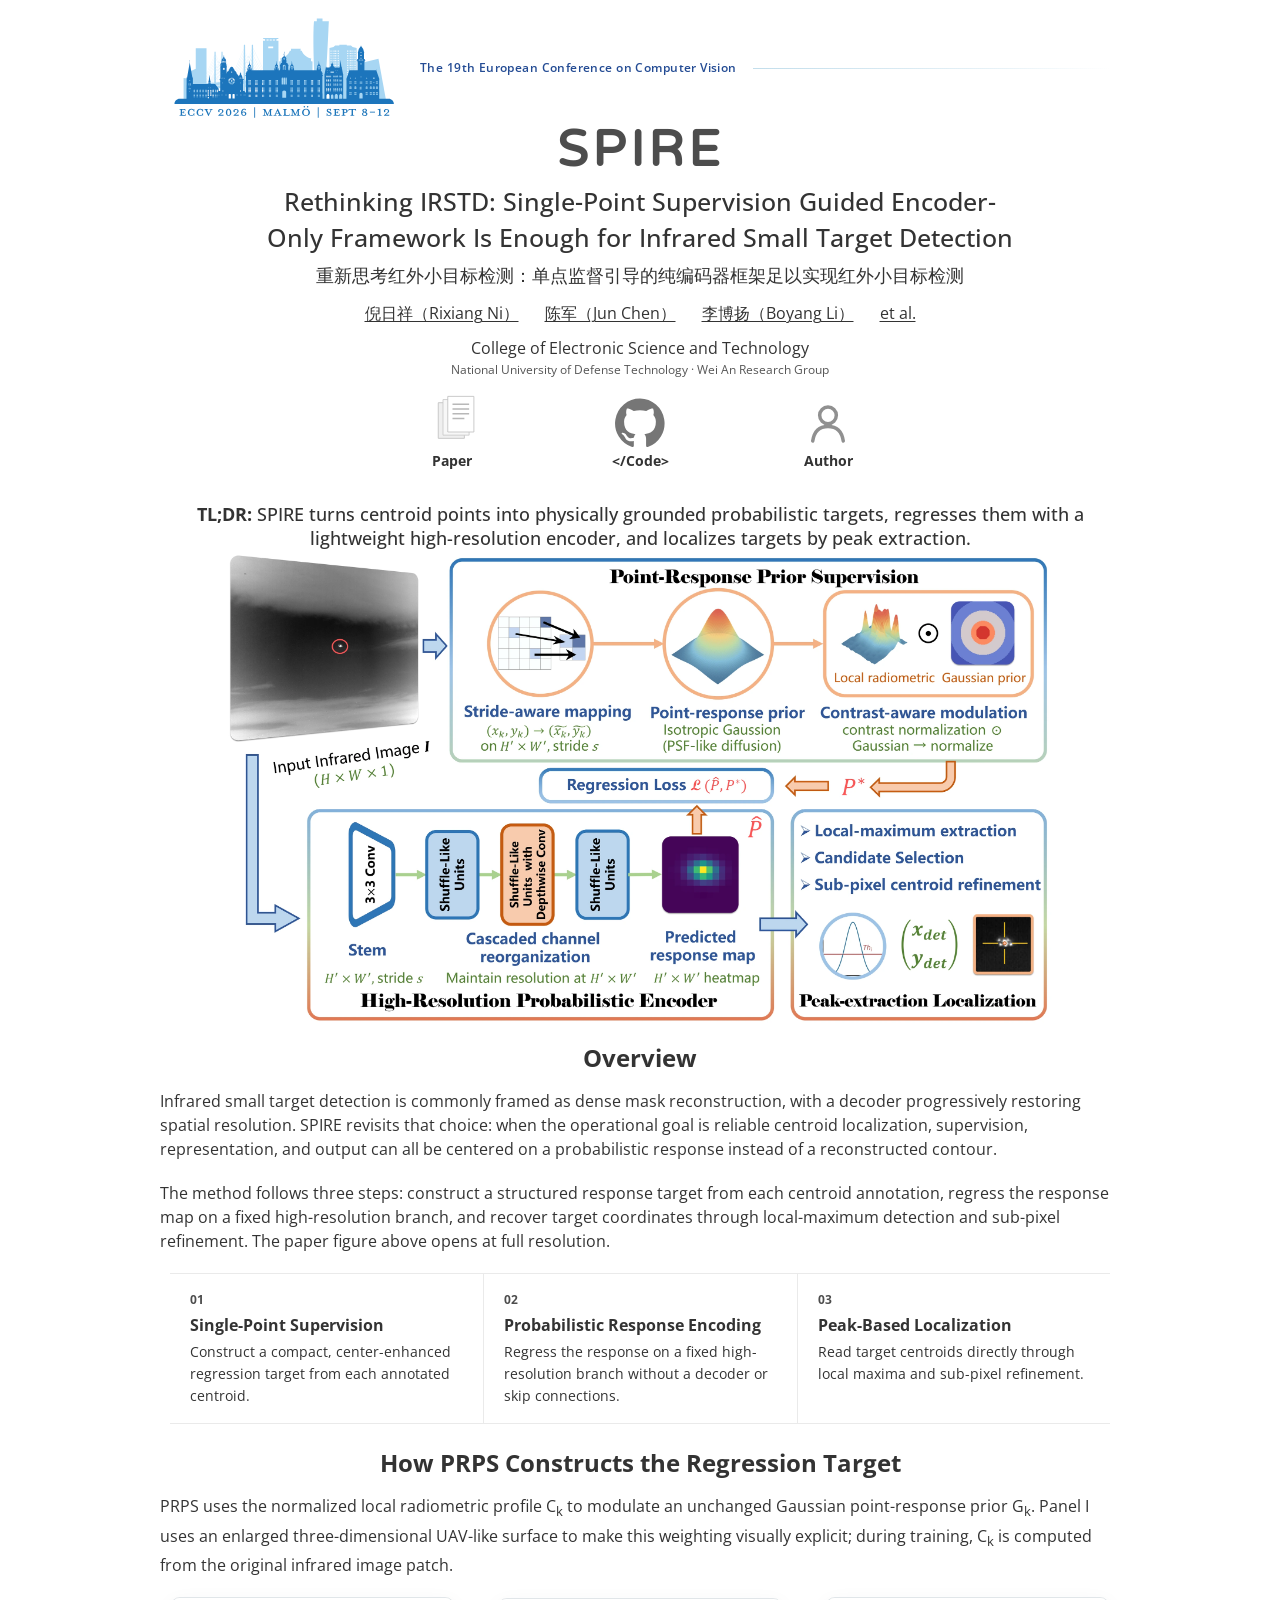
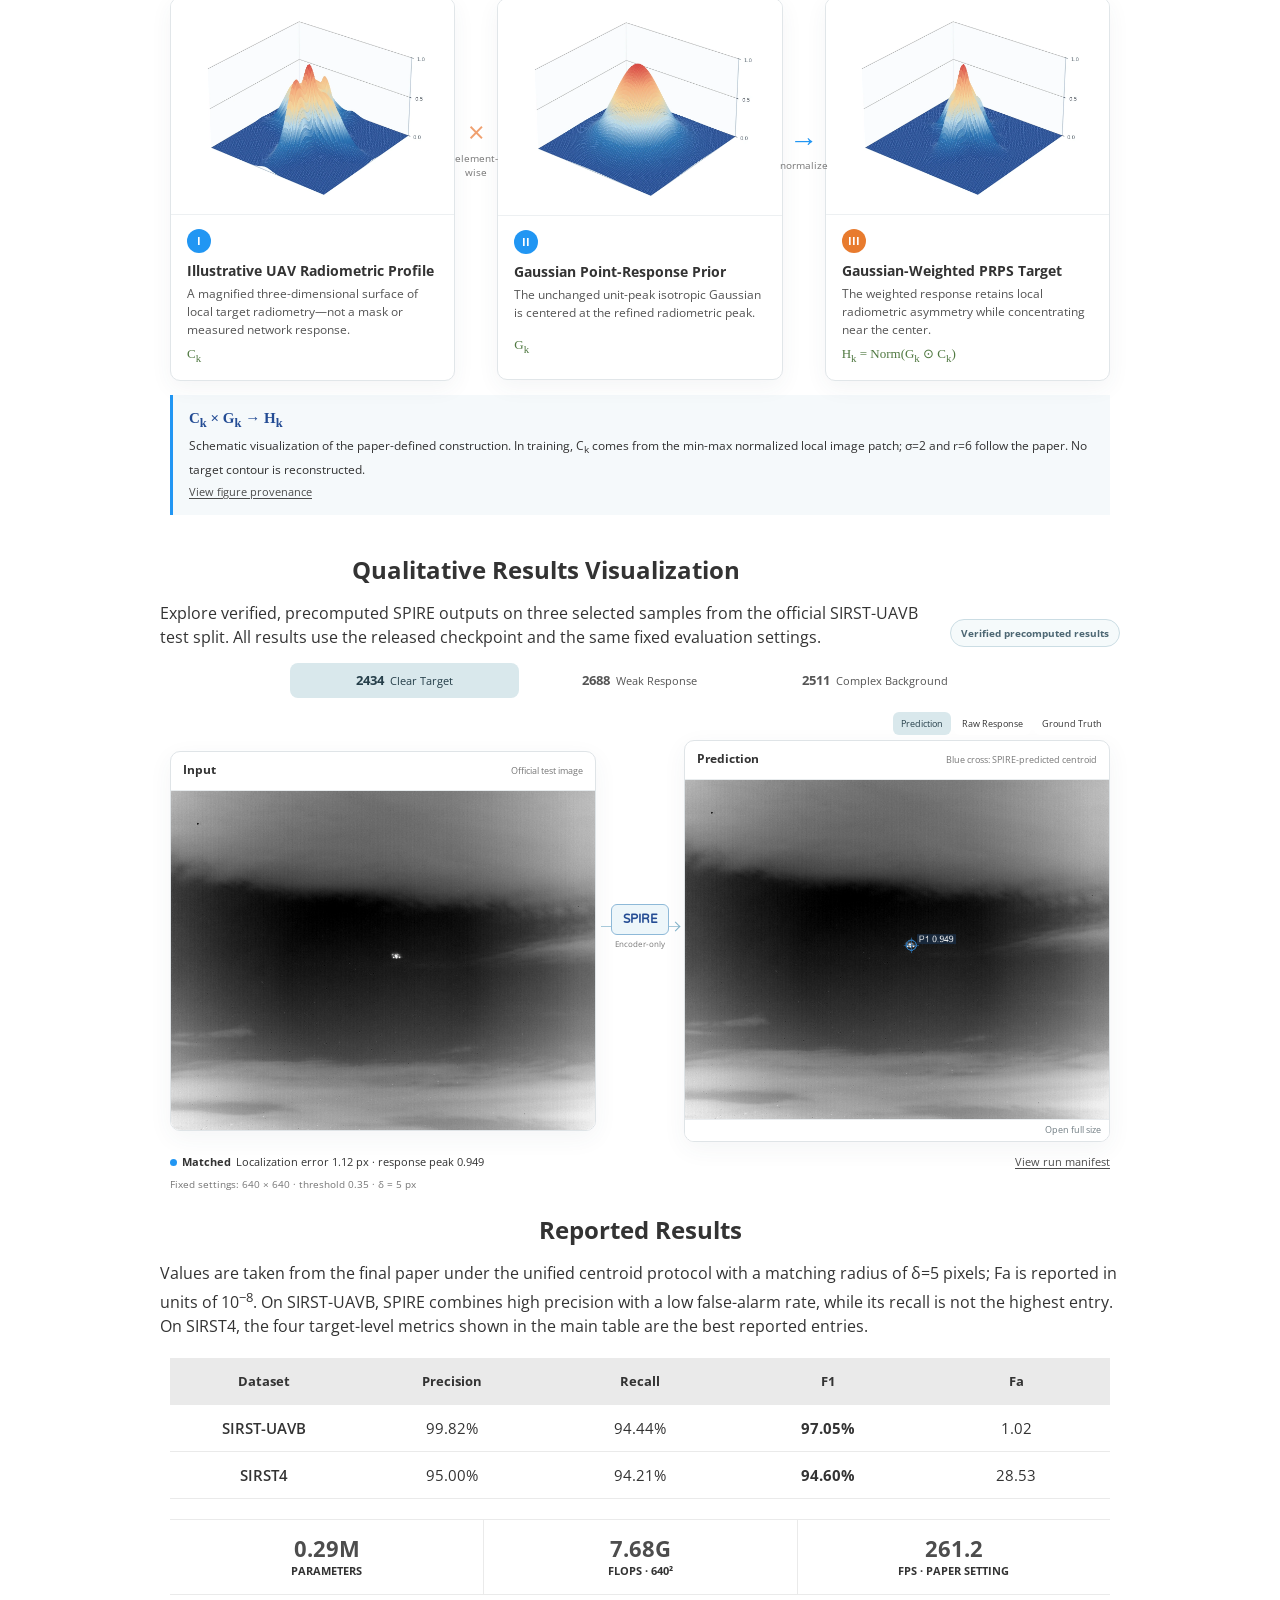
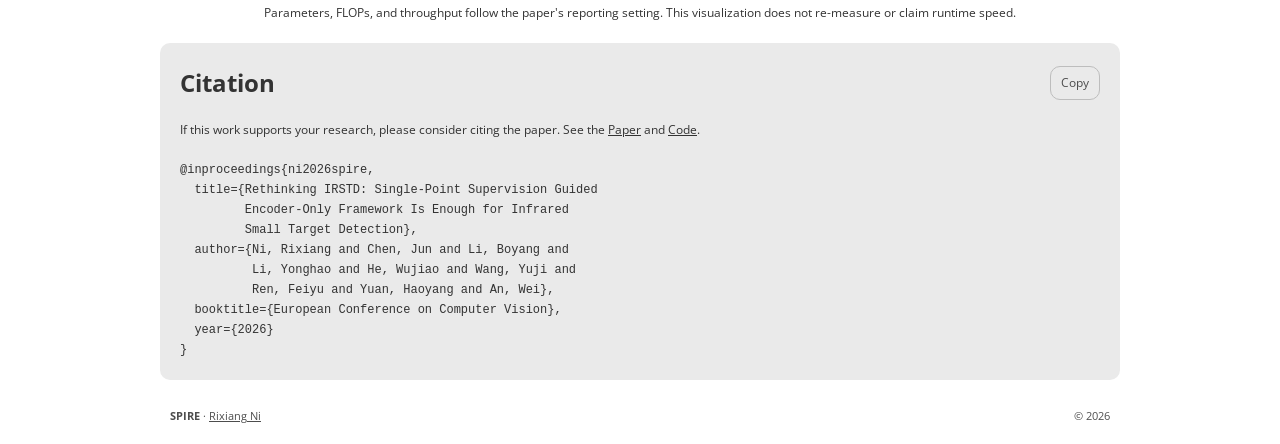
==== commit a12916a1: "Enlarge ECCV 2026 header and add full conference name" ====
--- a/index.html
+++ b/index.html
@@ -1,4 +1,4 @@
-<!DOCTYPE html><html lang="en"><head><meta charSet="utf-8"/><meta charSet="UTF-8"/><meta name="viewport" content="width=device-width, initial-scale=1"/><meta name="viewport" content="width=device-width, initial-scale=1.0"/><link rel="stylesheet" href="/_next/static/css/layout.CBHCwjVl.css" data-rsc-css-href="/_next/static/css/layout.CBHCwjVl.css" data-precedence="vite-rsc/importer-resources"/><link rel="modulepreload" fetchPriority="low" href="/_next/static/chunks/index-Cn9yuUsE.js"/><script src="/_next/static/chunks/rolldown-runtime-hePW80VL.js" type="module" async=""></script><script src="/_next/static/chunks/framework-CSI8Plig.js" type="module" async=""></script><link rel="preload" href="https://fonts.googleapis.com/css2?family=Open+Sans:wght@300;400;500;600;700;800&amp;family=Varela+Round&amp;display=swap" as="style"/><link rel="modulepreload" href="/_next/static/chunks/layout-segment-context-IwJuOygT.js" crossorigin=""/><link rel="modulepreload" href="/_next/static/chunks/site-shell-B508nzap.js" crossorigin=""/><meta name="description" content="SPIRE reframes infrared small target detection as centroid-oriented probabilistic response regression under single-point supervision."/><meta name="theme-color" content="#ffffff"/><meta property="og:title" content="Rethinking IRSTD: Single-Point Supervision Guided Encoder-Only Framework Is Enough for Infrared Small Target Detection"/><meta property="og:description" content="Rethinking IRSTD: Single-Point Supervision Guided Encoder-Only Framework Is Enough for Infrared Small Target Detection."/><meta property="og:type" content="website"/><link rel="preconnect" href="https://fonts.googleapis.com"/><link rel="preconnect" href="https://fonts.gstatic.com" crossorigin="anonymous"/><link rel="icon" href="/favicon.svg" type="image/svg+xml"/><title>SPIRE | Rethinking IRSTD: Single-Point Supervision Guided Encoder-Only Framework Is Enough</title><link href="https://fonts.googleapis.com/css2?family=Open+Sans:wght@300;400;500;600;700;800&amp;family=Varela+Round&amp;display=swap" rel="stylesheet"/><script>Object.assign(((self[Symbol.for("vinext.navigationRuntime")]??={bootstrap:{routeManifest:null},functions:{}}).bootstrap.rsc??={rsc:[]}),{params:{},nav:{"pathname":"/","searchParams":[]}})</script><link rel="modulepreload" href="/_next/static/chunks/index-Cn9yuUsE.js" />
+<!DOCTYPE html><html lang="en"><head><meta charSet="utf-8"/><meta charSet="UTF-8"/><meta name="viewport" content="width=device-width, initial-scale=1"/><meta name="viewport" content="width=device-width, initial-scale=1.0"/><link rel="stylesheet" href="/_next/static/css/layout.jUrqywZF.css" data-rsc-css-href="/_next/static/css/layout.jUrqywZF.css" data-precedence="vite-rsc/importer-resources"/><link rel="modulepreload" fetchPriority="low" href="/_next/static/chunks/index-DQervGdO.js"/><script src="/_next/static/chunks/rolldown-runtime-hePW80VL.js" type="module" async=""></script><script src="/_next/static/chunks/framework-CSI8Plig.js" type="module" async=""></script><link rel="preload" href="https://fonts.googleapis.com/css2?family=Open+Sans:wght@300;400;500;600;700;800&amp;family=Varela+Round&amp;display=swap" as="style"/><link rel="modulepreload" href="/_next/static/chunks/layout-segment-context-DzAj4PyF.js" crossorigin=""/><link rel="modulepreload" href="/_next/static/chunks/site-shell-Dul7KPsB.js" crossorigin=""/><meta name="description" content="SPIRE reframes infrared small target detection as centroid-oriented probabilistic response regression under single-point supervision."/><meta name="theme-color" content="#ffffff"/><meta property="og:title" content="Rethinking IRSTD: Single-Point Supervision Guided Encoder-Only Framework Is Enough for Infrared Small Target Detection"/><meta property="og:description" content="Rethinking IRSTD: Single-Point Supervision Guided Encoder-Only Framework Is Enough for Infrared Small Target Detection."/><meta property="og:type" content="website"/><link rel="preconnect" href="https://fonts.googleapis.com"/><link rel="preconnect" href="https://fonts.gstatic.com" crossorigin="anonymous"/><link rel="icon" href="/favicon.svg" type="image/svg+xml"/><title>SPIRE | Rethinking IRSTD: Single-Point Supervision Guided Encoder-Only Framework Is Enough</title><link href="https://fonts.googleapis.com/css2?family=Open+Sans:wght@300;400;500;600;700;800&amp;family=Varela+Round&amp;display=swap" rel="stylesheet"/><script>Object.assign(((self[Symbol.for("vinext.navigationRuntime")]??={bootstrap:{routeManifest:null},functions:{}}).bootstrap.rsc??={rsc:[]}),{params:{},nav:{"pathname":"/","searchParams":[]}})</script><link rel="modulepreload" href="/_next/static/chunks/index-DQervGdO.js" />
 </head><body><div class="site-root">
     <a class="skip-link" href="#overview">Skip to overview</a>
 
@@ -13,7 +13,10 @@
               width="424"
               height="201"
             />
-            <span class="hero-brandbar-rule" aria-hidden="true"></span>
+            <div class="hero-conference-lockup">
+              <p class="hero-conference-name">The 19th European Conference on Computer Vision</p>
+              <span class="hero-brandbar-rule" aria-hidden="true"></span>
+            </div>
           </div>
 
           <div class="title-row hero-title-row">
@@ -422,4 +425,4 @@
     </dialog>
 
     
-  </div><script type="module" src="/_next/static/chunks/index-Cn9yuUsE.js" id="_R_" async=""></script><script>((self[Symbol.for("vinext.navigationRuntime")]??={bootstrap:{routeManifest:null},functions:{}}).bootstrap.rsc??={rsc:[]}).rsc.push("2:I[\"8c0f216c4604\",[],\"Children\",1]\n")</script><script>((self[Symbol.for("vinext.navigationRuntime")]??={bootstrap:{routeManifest:null},functions:{}}).bootstrap.rsc??={rsc:[]}).rsc.push("3:I[\"593f344dc510\",[],\"GlobalErrorBoundary\",1]\n")</script><script>((self[Symbol.for("vinext.navigationRuntime")]??={bootstrap:{routeManifest:null},functions:{}}).bootstrap.rsc??={rsc:[]}).rsc.push("4:I[\"0b874ad30386\",[],\"default\",1]\n")</script><script>((self[Symbol.for("vinext.navigationRuntime")]??={bootstrap:{routeManifest:null},functions:{}}).bootstrap.rsc??={rsc:[]}).rsc.push("5:I[\"593f344dc510\",[],\"ErrorBoundary\",1]\n")</script><script>((self[Symbol.for("vinext.navigationRuntime")]??={bootstrap:{routeManifest:null},functions:{}}).bootstrap.rsc??={rsc:[]}).rsc.push("6:I[\"15c18cfaeeff\",[],\"LayoutSegmentProvider\",1]\n")</script><script>((self[Symbol.for("vinext.navigationRuntime")]??={bootstrap:{routeManifest:null},functions:{}}).bootstrap.rsc??={rsc:[]}).rsc.push("7:I[\"8c0f216c4604\",[],\"Slot\",1]\n")</script><script>((self[Symbol.for("vinext.navigationRuntime")]??={bootstrap:{routeManifest:null},functions:{}}).bootstrap.rsc??={rsc:[]}).rsc.push("8:I[\"593f344dc510\",[],\"NotFoundBoundary\",1]\n")</script><script>((self[Symbol.for("vinext.navigationRuntime")]??={bootstrap:{routeManifest:null},functions:{}}).bootstrap.rsc??={rsc:[]}).rsc.push("9:I[\"9276801271d6\",[],\"AppRouterScrollTarget\",1]\n")</script><script>((self[Symbol.for("vinext.navigationRuntime")]??={bootstrap:{routeManifest:null},functions:{}}).bootstrap.rsc??={rsc:[]}).rsc.push("a:I[\"593f344dc510\",[],\"RedirectBoundary\",1]\n")</script><script>((self[Symbol.for("vinext.navigationRuntime")]??={bootstrap:{routeManifest:null},functions:{}}).bootstrap.rsc??={rsc:[]}).rsc.push(":HL[\"/_next/static/css/layout.CBHCwjVl.css\",\"style\"     ]\n")</script><script>((self[Symbol.for("vinext.navigationRuntime")]??={bootstrap:{routeManifest:null},functions:{}}).bootstrap.rsc??={rsc:[]}).rsc.push(":HL[\"https://fonts.googleapis.com/css2?family=Open+Sans:wght@300;400;500;600;700;800\u0026family=Varela+Round\u0026display=swap\",\"style\"     ]\n")</script><script>((self[Symbol.for("vinext.navigationRuntime")]??={bootstrap:{routeManifest:null},functions:{}}).bootstrap.rsc??={rsc:[]}).rsc.push("0:{\"__route\":\"route:/\",\"__interceptionContext\":null,\"__layoutIds\":[\"layout:/\"],\"__rootLayout\":\"/\",\"__sourcePage\":\"/page\",\"page:/\":\"$L1\",\"layout:/\":[[[[\"$\",\"link\",\"css:/_next/static/css/layout.CBHCwjVl.css\",{\"rel\":\"stylesheet\",\"precedence\":\"vite-rsc/importer-resources\",\"href\":\"/_next/static/css/layout.CBHCwjVl.css\",\"data-rsc-css-href\":\"/_next/static/css/layout.CBHCwjVl.css\"}],\"$undefined\"],[\"$\",\"html\",null,{\"lang\":\"en\",\"children\":[[\"$\",\"head\",null,{\"children\":[[\"$\",\"meta\",null,{\"charSet\":\"UTF-8\"}],[\"$\",\"meta\",null,{\"name\":\"viewport\",\"content\":\"width=device-width, initial-scale=1.0\"}],[\"$\",\"meta\",null,{\"name\":\"description\",\"content\":\"SPIRE reframes infrared small target detection as centroid-oriented probabilistic response regression under single-point supervision.\"}],[\"$\",\"meta\",null,{\"name\":\"theme-color\",\"content\":\"#ffffff\"}],[\"$\",\"meta\",null,{\"property\":\"og:title\",\"content\":\"Rethinking IRSTD: Single-Point Supervision Guided Encoder-Only Framework Is Enough for Infrared Small Target Detection\"}],[\"$\",\"meta\",null,{\"property\":\"og:description\",\"content\":\"Rethinking IRSTD: Single-Point Supervision Guided Encoder-Only Framework Is Enough for Infrared Small Target Detection.\"}],[\"$\",\"meta\",null,{\"property\":\"og:type\",\"content\":\"website\"}],[\"$\",\"link\",null,{\"rel\":\"preconnect\",\"href\":\"https://fonts.googleapis.com\"}],[\"$\",\"link\",null,{\"rel\":\"preconnect\",\"href\":\"https://fonts.gstatic.com\",\"crossOrigin\":\"anonymous\"}],[\"$\",\"link\",null,{\"href\":\"https://fonts.googleapis.com/css2?family=Open+Sans:wght@300;400;500;600;700;800\u0026family=Varela+Round\u0026display=swap\",\"rel\":\"stylesheet\"}],[\"$\",\"link\",null,{\"rel\":\"icon\",\"href\":\"/favicon.svg\",\"type\":\"image/svg+xml\"}],[\"$\",\"title\",null,{\"children\":\"SPIRE | Rethinking IRSTD: Single-Point Supervision Guided Encoder-Only Framework Is Enough\"}]]}],[\"$\",\"body\",null,{\"children\":[\"$\",\"$L2\",null,{}]}]]}]],null],\"route:/\":[[[\"$\",\"meta\",null,{\"charSet\":\"utf-8\"}],null,[[\"$\",\"meta\",\"0\",{\"name\":\"viewport\",\"content\":\"width=device-width, initial-scale=1\"}]]],[\"$\",\"$L3\",null,{\"fallback\":\"$4\",\"children\":[\"$\",\"$L5\",null,{\"fallback\":\"$4\",\"children\":[\"$\",\"$L6\",null,{\"providerId\":\"layout:/\",\"segmentMap\":{\"children\":[]},\"children\":[\"$\",\"$L7\",null,{\"id\":\"layout:/\",\"parallelSlots\":\"$undefined\",\"children\":[\"$\",\"$L8\",null,{\"resetKey\":\"\",\"fallback\":[[\"$\",\"title\",null,{\"children\":\"404: This page could not be found.\"}],[\"$\",\"div\",null,{\"style\":{\"fontFamily\":\"system-ui,\\\"Segoe UI\\\",Roboto,Helvetica,Arial,sans-serif,\\\"Apple Color Emoji\\\",\\\"Segoe UI Emoji\\\"\",\"height\":\"100vh\",\"textAlign\":\"center\",\"display\":\"flex\",\"flexDirection\":\"column\",\"alignItems\":\"center\",\"justifyContent\":\"center\"},\"children\":[\"$\",\"div\",null,{\"children\":[[\"$\",\"style\",null,{\"dangerouslySetInnerHTML\":{\"__html\":\"body{color:#000;background:#fff;margin:0}.next-error-h1{border-right:1px solid rgba(0,0,0,.3)}@media (prefers-color-scheme:dark){body{color:#fff;background:#000}.next-error-h1{border-right:1px solid rgba(255,255,255,.3)}}\"}}],[\"$\",\"h1\",null,{\"className\":\"next-error-h1\",\"style\":{\"display\":\"inline-block\",\"margin\":\"0 20px 0 0\",\"padding\":\"0 23px 0 0\",\"fontSize\":24,\"fontWeight\":500,\"verticalAlign\":\"top\",\"lineHeight\":\"49px\"},\"children\":404}],[\"$\",\"div\",null,{\"style\":{\"display\":\"inline-block\"},\"children\":[\"$\",\"h2\",null,{\"style\":{\"fontSize\":14,\"fontWeight\":400,\"lineHeight\":\"49px\",\"margin\":0},\"children\":\"This page could not be found.\"}]}]]}]}]],\"children\":[\"$\",\"$L9\",null,{\"children\":[\"$\",\"$La\",null,{\"children\":[[\"$\",\"$L6\",null,{\"providerId\":\"page:/\",\"segmentMap\":{\"children\":[\"__PAGE__\"]},\"children\":[\"$\",\"$L7\",null,{\"id\":\"page:/\"}]}],null]}]}]}]}]}]}]}],null,null],\"__layoutFlags\":{\"layout:/\":\"s\"},\"__artifactCompatibility\":{\"schemaVersion\":1,\"graphVersion\":\"app-route-graph:1177fd80f83fa7b0\",\"deploymentVersion\":\"29f25fff-dc6d-4658-be10-c0d8f59b3d8a\",\"appElementsSchemaVersion\":1,\"rscPayloadSchemaVersion\":1,\"rootBoundaryId\":\"/\",\"renderEpoch\":null},\"__renderObservation\":{\"schemaVersion\":1,\"output\":{\"kind\":\"app-rsc\",\"mountedSlotsFingerprint\":null,\"renderEpoch\":null,\"rootBoundaryId\":\"/\",\"routeId\":\"route:/\"},\"completeness\":\"partial\",\"boundaryOutcome\":{\"kind\":\"unknown\"},\"requestApis\":[{\"kind\":\"connection\",\"status\":\"unknown\"},{\"kind\":\"cookies\",\"status\":\"unknown\"},{\"kind\":\"draftMode\",\"status\":\"unknown\"},{\"kind\":\"headers\",\"status\":\"unknown\"},{\"kind\":\"params\",\"status\":\"unknown\"},{\"kind\":\"searchParams\",\"status\":\"unknown\"}],\"dynamicFetches\":[],\"cacheTags\":[\"/\",\"_N_T_/\",\"_N_T_/index\",\"_N_T_/layout\",\"_N_T_/page\"],\"pathTags\":[\"/\"],\"cacheability\":\"unknown\",\"downgrade\":{\"target\":\"freshRender\",\"reasons\":[{\"code\":\"CP_DOWNGRADE_CACHEABILITY_UNKNOWN\",\"target\":\"freshRender\"},{\"code\":\"CP_DOWNGRADE_INCOMPLETE_OBSERVATION\",\"completeness\":\"partial\",\"target\":\"freshRender\"},{\"code\":\"CP_DOWNGRADE_UNKNOWN_REQUEST_API\",\"requestApi\":\"connection\",\"target\":\"freshRender\"},{\"code\":\"CP_DOWNGRADE_UNKNOWN_REQUEST_API\",\"requestApi\":\"cookies\",\"target\":\"freshRender\"},{\"code\":\"CP_DOWNGRADE_UNKNOWN_REQUEST_API\",\"requestApi\":\"draftMode\",\"target\":\"freshRender\"},{\"code\":\"CP_DOWNGRADE_UNKNOWN_REQUEST_API\",\"requestApi\":\"headers\",\"target\":\"freshRender\"},{\"code\":\"CP_DOWNGRADE_UNKNOWN_REQUEST_API\",\"requestApi\":\"params\",\"target\":\"freshRender\"},{\"code\":\"CP_DOWNGRADE_UNKNOWN_REQUEST_API\",\"requestApi\":\"searchParams\",\"target\":\"freshRender\"}],\"fallback\":{\"kind\":\"breakerFallback\",\"code\":\"CP_PRIVATE_DYNAMIC_DOWNGRADE\",\"mode\":\"renderFresh\",\"scope\":\"affectedOutput\",\"fields\":{\"reasonCodes\":[\"CP_DOWNGRADE_CACHEABILITY_UNKNOWN\",\"CP_DOWNGRADE_INCOMPLETE_OBSERVATION\",\"CP_DOWNGRADE_UNKNOWN_REQUEST_API\",\"CP_DOWNGRADE_UNKNOWN_REQUEST_API\",\"CP_DOWNGRADE_UNKNOWN_REQUEST_API\",\"CP_DOWNGRADE_UNKNOWN_REQUEST_API\",\"CP_DOWNGRADE_UNKNOWN_REQUEST_API\",\"CP_DOWNGRADE_UNKNOWN_REQUEST_API\"],\"target\":\"freshRender\"}},\"isPublicCacheCandidate\":false}}}\n")</script><script>((self[Symbol.for("vinext.navigationRuntime")]??={bootstrap:{routeManifest:null},functions:{}}).bootstrap.rsc??={rsc:[]}).rsc.push("b:I[\"6f014b4f0add\",[],\"default\",1]\n")</script><script>((self[Symbol.for("vinext.navigationRuntime")]??={bootstrap:{routeManifest:null},functions:{}}).bootstrap.rsc??={rsc:[]}).rsc.push("1:[\"$\",\"$Lb\",null,{}]\n")</script><script>Object.assign(((self[Symbol.for("vinext.navigationRuntime")]??={bootstrap:{routeManifest:null},functions:{}}).bootstrap.rsc??={rsc:[]}),{"initialCacheKind":"static"});((self[Symbol.for("vinext.navigationRuntime")]??={bootstrap:{routeManifest:null},functions:{}}).bootstrap.rsc??={rsc:[]}).done=true</script></body></html>+  </div><script type="module" src="/_next/static/chunks/index-DQervGdO.js" id="_R_" async=""></script><script>((self[Symbol.for("vinext.navigationRuntime")]??={bootstrap:{routeManifest:null},functions:{}}).bootstrap.rsc??={rsc:[]}).rsc.push("2:I[\"8c0f216c4604\",[],\"Children\",1]\n")</script><script>((self[Symbol.for("vinext.navigationRuntime")]??={bootstrap:{routeManifest:null},functions:{}}).bootstrap.rsc??={rsc:[]}).rsc.push("3:I[\"593f344dc510\",[],\"GlobalErrorBoundary\",1]\n")</script><script>((self[Symbol.for("vinext.navigationRuntime")]??={bootstrap:{routeManifest:null},functions:{}}).bootstrap.rsc??={rsc:[]}).rsc.push("4:I[\"0b874ad30386\",[],\"default\",1]\n")</script><script>((self[Symbol.for("vinext.navigationRuntime")]??={bootstrap:{routeManifest:null},functions:{}}).bootstrap.rsc??={rsc:[]}).rsc.push("5:I[\"593f344dc510\",[],\"ErrorBoundary\",1]\n")</script><script>((self[Symbol.for("vinext.navigationRuntime")]??={bootstrap:{routeManifest:null},functions:{}}).bootstrap.rsc??={rsc:[]}).rsc.push("6:I[\"15c18cfaeeff\",[],\"LayoutSegmentProvider\",1]\n")</script><script>((self[Symbol.for("vinext.navigationRuntime")]??={bootstrap:{routeManifest:null},functions:{}}).bootstrap.rsc??={rsc:[]}).rsc.push("7:I[\"8c0f216c4604\",[],\"Slot\",1]\n")</script><script>((self[Symbol.for("vinext.navigationRuntime")]??={bootstrap:{routeManifest:null},functions:{}}).bootstrap.rsc??={rsc:[]}).rsc.push("8:I[\"593f344dc510\",[],\"NotFoundBoundary\",1]\n")</script><script>((self[Symbol.for("vinext.navigationRuntime")]??={bootstrap:{routeManifest:null},functions:{}}).bootstrap.rsc??={rsc:[]}).rsc.push("9:I[\"9276801271d6\",[],\"AppRouterScrollTarget\",1]\n")</script><script>((self[Symbol.for("vinext.navigationRuntime")]??={bootstrap:{routeManifest:null},functions:{}}).bootstrap.rsc??={rsc:[]}).rsc.push("a:I[\"593f344dc510\",[],\"RedirectBoundary\",1]\n")</script><script>((self[Symbol.for("vinext.navigationRuntime")]??={bootstrap:{routeManifest:null},functions:{}}).bootstrap.rsc??={rsc:[]}).rsc.push(":HL[\"/_next/static/css/layout.jUrqywZF.css\",\"style\"     ]\n")</script><script>((self[Symbol.for("vinext.navigationRuntime")]??={bootstrap:{routeManifest:null},functions:{}}).bootstrap.rsc??={rsc:[]}).rsc.push(":HL[\"https://fonts.googleapis.com/css2?family=Open+Sans:wght@300;400;500;600;700;800\u0026family=Varela+Round\u0026display=swap\",\"style\"     ]\n")</script><script>((self[Symbol.for("vinext.navigationRuntime")]??={bootstrap:{routeManifest:null},functions:{}}).bootstrap.rsc??={rsc:[]}).rsc.push("0:{\"__route\":\"route:/\",\"__interceptionContext\":null,\"__layoutIds\":[\"layout:/\"],\"__rootLayout\":\"/\",\"__sourcePage\":\"/page\",\"page:/\":\"$L1\",\"layout:/\":[[[[\"$\",\"link\",\"css:/_next/static/css/layout.jUrqywZF.css\",{\"rel\":\"stylesheet\",\"precedence\":\"vite-rsc/importer-resources\",\"href\":\"/_next/static/css/layout.jUrqywZF.css\",\"data-rsc-css-href\":\"/_next/static/css/layout.jUrqywZF.css\"}],\"$undefined\"],[\"$\",\"html\",null,{\"lang\":\"en\",\"children\":[[\"$\",\"head\",null,{\"children\":[[\"$\",\"meta\",null,{\"charSet\":\"UTF-8\"}],[\"$\",\"meta\",null,{\"name\":\"viewport\",\"content\":\"width=device-width, initial-scale=1.0\"}],[\"$\",\"meta\",null,{\"name\":\"description\",\"content\":\"SPIRE reframes infrared small target detection as centroid-oriented probabilistic response regression under single-point supervision.\"}],[\"$\",\"meta\",null,{\"name\":\"theme-color\",\"content\":\"#ffffff\"}],[\"$\",\"meta\",null,{\"property\":\"og:title\",\"content\":\"Rethinking IRSTD: Single-Point Supervision Guided Encoder-Only Framework Is Enough for Infrared Small Target Detection\"}],[\"$\",\"meta\",null,{\"property\":\"og:description\",\"content\":\"Rethinking IRSTD: Single-Point Supervision Guided Encoder-Only Framework Is Enough for Infrared Small Target Detection.\"}],[\"$\",\"meta\",null,{\"property\":\"og:type\",\"content\":\"website\"}],[\"$\",\"link\",null,{\"rel\":\"preconnect\",\"href\":\"https://fonts.googleapis.com\"}],[\"$\",\"link\",null,{\"rel\":\"preconnect\",\"href\":\"https://fonts.gstatic.com\",\"crossOrigin\":\"anonymous\"}],[\"$\",\"link\",null,{\"href\":\"https://fonts.googleapis.com/css2?family=Open+Sans:wght@300;400;500;600;700;800\u0026family=Varela+Round\u0026display=swap\",\"rel\":\"stylesheet\"}],[\"$\",\"link\",null,{\"rel\":\"icon\",\"href\":\"/favicon.svg\",\"type\":\"image/svg+xml\"}],[\"$\",\"title\",null,{\"children\":\"SPIRE | Rethinking IRSTD: Single-Point Supervision Guided Encoder-Only Framework Is Enough\"}]]}],[\"$\",\"body\",null,{\"children\":[\"$\",\"$L2\",null,{}]}]]}]],null],\"route:/\":[[[\"$\",\"meta\",null,{\"charSet\":\"utf-8\"}],null,[[\"$\",\"meta\",\"0\",{\"name\":\"viewport\",\"content\":\"width=device-width, initial-scale=1\"}]]],[\"$\",\"$L3\",null,{\"fallback\":\"$4\",\"children\":[\"$\",\"$L5\",null,{\"fallback\":\"$4\",\"children\":[\"$\",\"$L6\",null,{\"providerId\":\"layout:/\",\"segmentMap\":{\"children\":[]},\"children\":[\"$\",\"$L7\",null,{\"id\":\"layout:/\",\"parallelSlots\":\"$undefined\",\"children\":[\"$\",\"$L8\",null,{\"resetKey\":\"\",\"fallback\":[[\"$\",\"title\",null,{\"children\":\"404: This page could not be found.\"}],[\"$\",\"div\",null,{\"style\":{\"fontFamily\":\"system-ui,\\\"Segoe UI\\\",Roboto,Helvetica,Arial,sans-serif,\\\"Apple Color Emoji\\\",\\\"Segoe UI Emoji\\\"\",\"height\":\"100vh\",\"textAlign\":\"center\",\"display\":\"flex\",\"flexDirection\":\"column\",\"alignItems\":\"center\",\"justifyContent\":\"center\"},\"children\":[\"$\",\"div\",null,{\"children\":[[\"$\",\"style\",null,{\"dangerouslySetInnerHTML\":{\"__html\":\"body{color:#000;background:#fff;margin:0}.next-error-h1{border-right:1px solid rgba(0,0,0,.3)}@media (prefers-color-scheme:dark){body{color:#fff;background:#000}.next-error-h1{border-right:1px solid rgba(255,255,255,.3)}}\"}}],[\"$\",\"h1\",null,{\"className\":\"next-error-h1\",\"style\":{\"display\":\"inline-block\",\"margin\":\"0 20px 0 0\",\"padding\":\"0 23px 0 0\",\"fontSize\":24,\"fontWeight\":500,\"verticalAlign\":\"top\",\"lineHeight\":\"49px\"},\"children\":404}],[\"$\",\"div\",null,{\"style\":{\"display\":\"inline-block\"},\"children\":[\"$\",\"h2\",null,{\"style\":{\"fontSize\":14,\"fontWeight\":400,\"lineHeight\":\"49px\",\"margin\":0},\"children\":\"This page could not be found.\"}]}]]}]}]],\"children\":[\"$\",\"$L9\",null,{\"children\":[\"$\",\"$La\",null,{\"children\":[[\"$\",\"$L6\",null,{\"providerId\":\"page:/\",\"segmentMap\":{\"children\":[\"__PAGE__\"]},\"children\":[\"$\",\"$L7\",null,{\"id\":\"page:/\"}]}],null]}]}]}]}]}]}]}],null,null],\"__layoutFlags\":{\"layout:/\":\"s\"},\"__artifactCompatibility\":{\"schemaVersion\":1,\"graphVersion\":\"app-route-graph:1177fd80f83fa7b0\",\"deploymentVersion\":\"cff66cce-d2eb-4988-980c-7450e553178b\",\"appElementsSchemaVersion\":1,\"rscPayloadSchemaVersion\":1,\"rootBoundaryId\":\"/\",\"renderEpoch\":null},\"__renderObservation\":{\"schemaVersion\":1,\"output\":{\"kind\":\"app-rsc\",\"mountedSlotsFingerprint\":null,\"renderEpoch\":null,\"rootBoundaryId\":\"/\",\"routeId\":\"route:/\"},\"completeness\":\"partial\",\"boundaryOutcome\":{\"kind\":\"unknown\"},\"requestApis\":[{\"kind\":\"connection\",\"status\":\"unknown\"},{\"kind\":\"cookies\",\"status\":\"unknown\"},{\"kind\":\"draftMode\",\"status\":\"unknown\"},{\"kind\":\"headers\",\"status\":\"unknown\"},{\"kind\":\"params\",\"status\":\"unknown\"},{\"kind\":\"searchParams\",\"status\":\"unknown\"}],\"dynamicFetches\":[],\"cacheTags\":[\"/\",\"_N_T_/\",\"_N_T_/index\",\"_N_T_/layout\",\"_N_T_/page\"],\"pathTags\":[\"/\"],\"cacheability\":\"unknown\",\"downgrade\":{\"target\":\"freshRender\",\"reasons\":[{\"code\":\"CP_DOWNGRADE_CACHEABILITY_UNKNOWN\",\"target\":\"freshRender\"},{\"code\":\"CP_DOWNGRADE_INCOMPLETE_OBSERVATION\",\"completeness\":\"partial\",\"target\":\"freshRender\"},{\"code\":\"CP_DOWNGRADE_UNKNOWN_REQUEST_API\",\"requestApi\":\"connection\",\"target\":\"freshRender\"},{\"code\":\"CP_DOWNGRADE_UNKNOWN_REQUEST_API\",\"requestApi\":\"cookies\",\"target\":\"freshRender\"},{\"code\":\"CP_DOWNGRADE_UNKNOWN_REQUEST_API\",\"requestApi\":\"draftMode\",\"target\":\"freshRender\"},{\"code\":\"CP_DOWNGRADE_UNKNOWN_REQUEST_API\",\"requestApi\":\"headers\",\"target\":\"freshRender\"},{\"code\":\"CP_DOWNGRADE_UNKNOWN_REQUEST_API\",\"requestApi\":\"params\",\"target\":\"freshRender\"},{\"code\":\"CP_DOWNGRADE_UNKNOWN_REQUEST_API\",\"requestApi\":\"searchParams\",\"target\":\"freshRender\"}],\"fallback\":{\"kind\":\"breakerFallback\",\"code\":\"CP_PRIVATE_DYNAMIC_DOWNGRADE\",\"mode\":\"renderFresh\",\"scope\":\"affectedOutput\",\"fields\":{\"reasonCodes\":[\"CP_DOWNGRADE_CACHEABILITY_UNKNOWN\",\"CP_DOWNGRADE_INCOMPLETE_OBSERVATION\",\"CP_DOWNGRADE_UNKNOWN_REQUEST_API\",\"CP_DOWNGRADE_UNKNOWN_REQUEST_API\",\"CP_DOWNGRADE_UNKNOWN_REQUEST_API\",\"CP_DOWNGRADE_UNKNOWN_REQUEST_API\",\"CP_DOWNGRADE_UNKNOWN_REQUEST_API\",\"CP_DOWNGRADE_UNKNOWN_REQUEST_API\"],\"target\":\"freshRender\"}},\"isPublicCacheCandidate\":false}}}\n")</script><script>((self[Symbol.for("vinext.navigationRuntime")]??={bootstrap:{routeManifest:null},functions:{}}).bootstrap.rsc??={rsc:[]}).rsc.push("b:I[\"6f014b4f0add\",[],\"default\",1]\n")</script><script>((self[Symbol.for("vinext.navigationRuntime")]??={bootstrap:{routeManifest:null},functions:{}}).bootstrap.rsc??={rsc:[]}).rsc.push("1:[\"$\",\"$Lb\",null,{}]\n")</script><script>Object.assign(((self[Symbol.for("vinext.navigationRuntime")]??={bootstrap:{routeManifest:null},functions:{}}).bootstrap.rsc??={rsc:[]}),{"initialCacheKind":"static"});((self[Symbol.for("vinext.navigationRuntime")]??={bootstrap:{routeManifest:null},functions:{}}).bootstrap.rsc??={rsc:[]}).done=true</script></body></html>
--- a/_next/static/css/layout.jUrqywZF.css
+++ b/_next/static/css/layout.jUrqywZF.css
@@ -0,0 +1 @@
+:root{--lightningcss-light:initial;--lightningcss-dark: ;color-scheme:light;--lerf-bg:#fff;--lerf-ink:#333;--lerf-logo:#4d4d4d;--lerf-light:#eaeaea;--lerf-active:#d9e8ec;--lerf-blue:#2196f3;--lerf-blue-hover:#0b7dda;--lerf-line:#d6d6d6;--font-body:"Open Sans", "PingFang SC", "Microsoft YaHei", sans-serif;--font-logo:"Varela Round", sans-serif}*{box-sizing:border-box}html{scroll-behavior:smooth;min-width:320px}body{min-height:100%;color:var(--lerf-ink);background-color:var(--lerf-bg);font-family:var(--font-body);text-rendering:optimizelegibility;-webkit-font-smoothing:antialiased;margin:0;font-size:12px;line-height:20px}img{max-width:100%;height:auto;display:block}button,a{-webkit-tap-highlight-color:transparent}button{color:inherit;font:inherit}a{color:inherit}:focus-visible{outline:2px solid var(--lerf-blue);outline-offset:3px}.skip-link{z-index:1000;color:#fff;background:var(--lerf-blue);border-radius:5px;padding:7px 10px;transition:transform .12s;position:fixed;top:8px;left:8px;transform:translateY(-180%)}.skip-link:focus{transform:translateY(0)}.project-section{text-align:center;margin-left:30px;margin-right:30px}.project-container{max-width:940px;margin-left:auto;margin-right:auto;padding-left:0}.base-row{margin-left:-10px;margin-right:-10px}.title-row{margin-top:20px}.hero-brandbar{align-items:center;gap:22px;padding-top:14px;display:flex}.hero-venue-logo{flex:none;width:228px;height:auto}.hero-conference-lockup{flex:auto;align-items:center;gap:16px;min-width:0;display:flex}.hero-conference-name{color:#244c94;letter-spacing:.035em;text-align:left;white-space:nowrap;flex:0 auto;margin:0;font-size:12px;font-weight:600;line-height:18px}.hero-brandbar-rule{background:linear-gradient(90deg,#b8d8e8d9,#b8d8e84d 72%,#0000);flex:auto;min-width:48px;height:1px}.hero-title-row{margin-top:-4px}.project-kicker{color:var(--lerf-logo);font-family:var(--font-logo);letter-spacing:4px;margin:0;font-size:50px;font-weight:700;line-height:65px}.project-title{max-width:920px;color:var(--lerf-ink);font-family:var(--font-body);letter-spacing:0;text-wrap:balance;margin:0 auto 6px;font-size:25px;font-weight:500;line-height:36px}.project-title-zh{max-width:820px;color:var(--lerf-ink);text-wrap:balance;margin:0 auto 14px;font-size:18px;font-weight:400;line-height:28px}.project-subheader{color:var(--lerf-ink);font-family:var(--font-body);letter-spacing:0;margin-top:0;margin-bottom:10px;font-size:25px;font-weight:500;line-height:44px}.author-row{flex-wrap:wrap;justify-content:center;align-items:baseline;gap:5px 26px;height:auto;min-height:25px;margin-top:2px;display:flex}.author-text{min-width:0;color:var(--lerf-ink);font-family:var(--font-body);text-underline-offset:2px;white-space:nowrap;font-size:16px;font-weight:400;line-height:20px;text-decoration:underline;text-decoration-thickness:1px}a.author-text:hover{color:#000}.institution{color:var(--lerf-ink);font-family:var(--font-body);letter-spacing:0;margin:0;padding-top:10px;font-size:16px;font-weight:400;line-height:20px}.team-note{color:#555;margin:2px 0 0;font-size:12px;line-height:20px}.resource-icons,.resource-labels{grid-template-columns:repeat(3,1fr);width:60%;margin-left:auto;margin-right:auto;display:grid}.resource-icons{margin-top:5px}.resource-link{justify-content:center;align-items:flex-end;min-height:66px;text-decoration:none;display:flex}.resource-icon{width:57px;height:57px;color:var(--lerf-logo)}.github-icon{fill:currentColor;opacity:.77;width:52px;height:52px;margin-bottom:2px}.profile-icon{opacity:.62;width:50px;height:50px;margin-bottom:3px}.resource-link:hover .resource-icon{opacity:1}.resource-labels>div{min-width:0}.resource-labels strong{color:var(--lerf-ink);font-family:var(--font-body);font-size:14px;line-height:20px}.tldr{color:var(--lerf-ink);font-family:var(--font-body);letter-spacing:0;margin-top:30px;margin-bottom:3px;font-size:18px;font-weight:500;line-height:24px}.hero-media{cursor:zoom-in;background:#fff;border:0;border-radius:15px;width:90%;margin:0 auto 10px;padding:0;display:block;position:relative;overflow:hidden}.hero-media img{width:100%}.zoom-cue{display:none}.content-block{width:calc(100% + 20px);margin-top:10px;margin-left:-10px}.section-title{color:var(--lerf-ink);font-family:var(--font-body);margin:16px 0;font-size:24px;font-weight:700;line-height:1.25}.paragraph{color:var(--lerf-ink);font-family:var(--font-body);letter-spacing:0;text-align:left;margin-top:0;margin-bottom:20px;font-size:16px;font-weight:400;line-height:24px}.method-flow{border-top:1px solid var(--lerf-light);border-bottom:1px solid var(--lerf-light);text-align:left;grid-template-columns:repeat(3,1fr);width:calc(100% - 20px);margin:20px auto 24px;display:grid}.method-flow>div{min-width:0;padding:16px 20px}.method-flow>div+div{border-left:1px solid var(--lerf-light)}.method-flow span{color:var(--lerf-logo);margin-bottom:3px;font-size:12px;font-weight:700;display:block}.method-flow strong{font-size:16px;line-height:24px;display:block}.method-flow p{margin:4px 0 0;font-size:14px;line-height:22px}.prps-flow{grid-template-columns:minmax(0,1fr) 42px minmax(0,1fr) 42px minmax(0,1fr);align-items:center;width:calc(100% - 20px);margin:18px auto 14px;display:grid}.prps-step{text-align:left;background:#fff;border:1px solid #e1e6e9;border-radius:10px;min-width:0;margin:0;overflow:hidden;box-shadow:0 7px 22px #304a600e}.prps-step[data-prps-step=fusion]{border-color:#e1e6e9;box-shadow:0 7px 22px #304a600e}.prps-step[data-prps-step=fusion] figcaption>span{background:#e87b2e}.prps-step button{cursor:zoom-in;background:#fff;border:0;width:100%;padding:0;display:block}.prps-step img{aspect-ratio:1032/786;object-fit:contain;width:100%}.prps-step figcaption{border-top:1px solid #edf0f2;min-height:164px;padding:14px 16px 13px}.prps-step figcaption>span{color:#fff;background:var(--lerf-blue);border-radius:50%;place-items:center;width:24px;height:24px;margin-bottom:8px;font-size:11px;font-weight:700;display:inline-grid}.prps-step strong,.prps-step p,.prps-step code{display:block}.prps-step strong{font-size:14px;line-height:20px}.prps-step p{color:#555;min-height:44px;margin:4px 0 5px;font-size:12px;line-height:18px}.prps-step code{color:#4f7840;font-family:Georgia,Times New Roman,serif;font-size:13px;line-height:20px}.prps-operator{flex-direction:column;justify-content:center;align-items:center;gap:3px;min-width:0;display:flex;transform:translateY(-42px)}.prps-operator span{color:#f0a06f;font-size:29px;font-weight:400;line-height:32px}.prps-operator.arrow span{color:var(--lerf-blue)}.prps-operator small{color:#777;font-size:10px;line-height:14px}.mechanism-note{border-left:3px solid var(--lerf-blue);text-align:left;background:#f5f9fb;width:calc(100% - 20px);margin:0 auto 24px;padding:13px 16px}.mechanism-note strong{color:#244c94;font-family:Georgia,Times New Roman,serif;font-size:15px}.mechanism-note p{margin:3px 0;font-size:12px;line-height:19px}.mechanism-note a,.inference-meta a{color:#4c4c4c;text-underline-offset:2px;font-size:11px;text-decoration:underline}.demo-heading{grid-template-columns:minmax(0,1fr) auto;align-items:end;gap:18px;display:grid}.demo-heading .paragraph{margin-bottom:12px}.precomputed-badge{color:#4d6773;white-space:nowrap;background:#f5fafb;border:1px solid #cbdde4;border-radius:999px;margin-bottom:14px;padding:5px 10px;font-size:10px;font-weight:700;line-height:16px}.inference-shell{width:calc(100% - 20px);margin-left:auto;margin-right:auto}.sample-tabs,.view-tabs{align-items:center;display:flex}.sample-tabs{gap:6px;width:min(700px,100%);margin:2px auto 14px}.sample-tabs button,.view-tabs button{cursor:pointer;background:#fff;border:0;outline:0}.sample-tabs button{color:#555;border-radius:8px;flex:1 1 0;justify-content:center;align-items:baseline;gap:6px;min-width:0;padding:8px 10px;font-size:11px;line-height:18px;display:flex}.sample-tabs button:hover,.view-tabs button:hover{background:var(--lerf-light)}.sample-tabs button[aria-selected=true],.view-tabs button[aria-selected=true]{color:#263f4a;background:var(--lerf-active)}.sample-tabs strong{color:inherit;font-size:13px}.mobile-demo-flow{display:none}.inference-demo-grid{grid-template-columns:minmax(0,1fr) 88px minmax(0,1fr);align-items:center;gap:0;display:grid}.demo-frame{background:#fff;border:1px solid #dfe4e7;border-radius:10px;min-width:0;margin:0;overflow:hidden;box-shadow:0 7px 24px #304a600e}.frame-label{text-align:left;border-bottom:1px solid #e8ecee;justify-content:space-between;align-items:baseline;gap:8px;min-height:39px;padding:9px 12px;display:flex}.frame-label span{font-size:12px;font-weight:700;line-height:18px}.frame-label small{color:#777;text-overflow:ellipsis;white-space:nowrap;font-size:9px;line-height:16px;overflow:hidden}.demo-frame img{aspect-ratio:5/4;object-fit:contain;background:#fff;width:100%}.demo-image-button{cursor:zoom-in;background:#fff;border:0;width:100%;padding:0;display:block;position:relative}.demo-zoom-cue{color:#46565e;text-align:right;opacity:.76;background:#fff;border-top:1px solid #73899433;width:100%;padding:3px 8px 4px;font-size:9px;line-height:14px;display:block}:is(.demo-image-button:hover .demo-zoom-cue,.demo-image-button:focus-visible .demo-zoom-cue){opacity:1}.input-frame{margin-top:28px}.inference-bridge{z-index:0;color:var(--lerf-logo);flex-direction:column;justify-content:center;align-items:center;display:flex;position:relative}.encoder-chip{color:#244c94;min-width:58px;min-height:31px;font-family:var(--font-logo);background:#edf6fa;border:1px solid #8eb9d8;border-radius:6px;place-items:center;font-size:12px;font-weight:700;display:grid}.inference-bridge small{color:#777;margin-top:3px;font-size:8px;line-height:12px}.inference-bridge i{z-index:-1;background:#a7c9da;width:78px;height:1px;display:block;position:absolute}.inference-bridge i:after{content:"";border-top:1px solid #7eafc6;border-right:1px solid #7eafc6;width:6px;height:6px;position:absolute;top:-3px;right:0;transform:rotate(45deg)}.output-column{min-width:0}.view-tabs{justify-content:flex-end;gap:3px;margin:0 0 5px}.view-tabs button{white-space:nowrap;border-radius:6px;padding:4px 8px;font-size:9px;line-height:15px}.mobile-input-tab{display:none}[data-inference-main].is-updating{animation:.18s ease-out inference-fade}@keyframes inference-fade{0%{opacity:.32}to{opacity:1}}.inference-meta{text-align:left;justify-content:space-between;align-items:baseline;gap:18px;margin:10px 0 3px;display:flex}.inference-meta p{flex-wrap:wrap;align-items:baseline;gap:5px;min-width:0;margin:0;font-size:11px;line-height:18px;display:flex}.inference-meta a{flex:none}.inference-settings{color:#777;text-align:left;margin:0 0 22px;font-size:10px;line-height:18px}.status-dot{background-color:var(--lerf-blue);border-radius:50%;flex:0 0 7px;width:7px;height:7px;display:inline-block}.status-dot.is-warning{background-color:var(--lerf-logo)}.results-table-wrap{width:calc(100% - 20px);margin:10px auto 20px;overflow-x:auto}.results-table{border-collapse:collapse;width:100%;color:var(--lerf-ink);table-layout:fixed;font-size:15px;line-height:22px}.results-table th,.results-table td{border-bottom:1px solid var(--lerf-light);text-align:center;padding:12px 8px}.results-table thead th{background-color:var(--lerf-light);font-size:13px;font-weight:700}.results-table tbody th{font-weight:600}.efficiency-row{border-top:1px solid var(--lerf-light);border-bottom:1px solid var(--lerf-light);grid-template-columns:repeat(3,1fr);width:calc(100% - 20px);margin:20px auto 8px;display:grid}.efficiency-row>div{padding:14px 10px}.efficiency-row>div+div{border-left:1px solid var(--lerf-light)}.efficiency-row strong,.efficiency-row span{display:block}.efficiency-row strong{color:var(--lerf-logo);font-size:22px;line-height:28px}.efficiency-row span{text-transform:uppercase;font-size:11px;font-weight:700;line-height:18px}.result-note{width:calc(100% - 20px);margin:0 auto 20px;font-size:12px;line-height:20px}.citation{background-color:var(--lerf-light);text-align:left;border-radius:10px;width:calc(100% + 20px);margin-top:10px;margin-left:-10px;padding-top:3px;overflow:hidden}.citation-heading{justify-content:space-between;align-items:center;margin:10px;padding:10px;display:flex}.citation-heading h2{margin:0;font-size:24px;line-height:30px}.citation-heading button{min-width:40px;min-height:34px;color:var(--lerf-logo);cursor:pointer;background-color:#0000;border:1px solid #bdbdbd;border-radius:10px;padding:6px 10px}.citation-heading button:hover{background-color:var(--lerf-active)}.citation>p{margin:0 20px 10px}.citation>p a{text-decoration:underline}.citation pre{white-space:pre;margin:0 10px 10px;padding:10px;font-size:12px;line-height:20px;overflow:auto}footer{color:var(--lerf-logo);justify-content:space-between;align-items:center;gap:20px;margin:26px 0 18px;font-size:11px;display:flex}footer p{margin:0}footer a{text-decoration:underline}.lightbox{background:#fff;border:0;border-radius:10px;width:min(1180px,100% - 30px);max-height:calc(100vh - 30px);padding:42px 16px 16px;overflow:auto}.lightbox::backdrop{background:#000000c7}.lightbox>button{color:#fff;background:var(--lerf-blue);cursor:pointer;border:0;border-radius:16px;width:32px;height:32px;padding:0;position:absolute;top:8px;right:10px}.lightbox img{width:100%}@media screen and (max-width:750px){.project-title{font-size:22px;line-height:32px}.method-flow>div{padding-left:14px;padding-right:14px}.prps-flow{grid-template-columns:minmax(0,1fr) 30px minmax(0,1fr) 30px minmax(0,1fr)}.prps-step figcaption{min-height:185px;padding-left:11px;padding-right:11px}.prps-operator small{display:none}.inference-demo-grid{grid-template-columns:minmax(0,1fr) 68px minmax(0,1fr)}}@media screen and (max-width:550px){.project-section{margin-left:18px;margin-right:18px}.title-row{margin-top:16px}.hero-brandbar{gap:14px;padding-top:10px}.hero-venue-logo{width:158px}.hero-conference-lockup{display:block}.hero-conference-name{letter-spacing:.015em;white-space:normal;font-size:9.5px;line-height:14px}.hero-brandbar-rule{width:100%;min-width:0;margin-top:7px;display:block}.hero-title-row{margin-top:0}.project-kicker{margin-bottom:0;font-size:46px;line-height:60px}.project-title{letter-spacing:0;font-size:16px;line-height:25px}.project-title-zh{margin-bottom:12px;font-size:15px;line-height:24px}.project-subheader{font-size:16px;line-height:32px}.author-text{font-size:11px;line-height:18px}.author-row{gap:2px 13px;min-height:20px;margin-left:0;margin-right:0}.institution{padding-top:7px;font-size:12px}.team-note{font-size:10px;line-height:17px}.resource-link{min-height:34px}.resource-icon{width:24px;height:24px}.github-icon{width:23px;height:23px;margin-bottom:0}.profile-icon{width:22px;height:22px;margin-bottom:0}.resource-labels strong{font-size:11px}.tldr{margin-top:22px;font-size:15px;line-height:23px}.hero-media{border-radius:9px;width:100%}.zoom-cue{color:#666;background:#f6f6f6;padding:5px 0 6px;font-size:10px;line-height:16px;display:block}.content-block,.citation{width:100%;margin-left:0}.section-title,.citation-heading h2{font-size:21px;line-height:28px}.paragraph{font-size:14px;line-height:22px}.method-flow{grid-template-columns:1fr;width:100%}.method-flow>div+div{border-top:1px solid var(--lerf-light);border-left:0}.prps-flow{grid-template-columns:1fr;gap:0;width:100%}.prps-step figcaption{min-height:0;padding:13px 15px 14px}.prps-step p{min-height:0}.prps-operator{min-height:48px;transform:none}.prps-operator.arrow span{transform:rotate(90deg)}.prps-operator small{display:block}.mechanism-note{width:100%}.demo-heading{grid-template-columns:1fr;gap:0}.precomputed-badge{width:fit-content;margin-top:-4px;margin-bottom:14px}.inference-shell{width:100%}.sample-tabs{gap:3px;width:100%}.sample-tabs button{flex-direction:column;align-items:center;gap:0;padding:6px 3px;font-size:10px;line-height:15px}.sample-tabs button span{text-overflow:ellipsis;white-space:nowrap;max-width:100%;overflow:hidden}.mobile-demo-flow{color:#65747c;letter-spacing:.04em;text-transform:uppercase;justify-content:center;align-items:center;gap:8px;margin:2px 0 9px;font-size:9px;font-weight:700;line-height:16px;display:flex}.mobile-demo-flow b{color:var(--lerf-blue);font-size:12px}.inference-demo-grid{grid-template-columns:1fr}.input-frame,.inference-bridge{display:none}.mobile-input-tab{display:block}.view-tabs{grid-template-columns:repeat(4,minmax(0,1fr));gap:2px;margin-bottom:5px;display:grid}.view-tabs button{min-width:0;padding-left:2px;padding-right:2px;font-size:10px}.frame-label{padding-left:10px;padding-right:10px}.inference-meta{flex-direction:column;align-items:flex-start;gap:2px}.inference-settings{font-size:10px}.results-table{font-size:12px}.results-table th,.results-table td{padding:9px 3px}.results-table thead th{font-size:10px}.efficiency-row strong{font-size:18px}.efficiency-row span{font-size:9px}.citation-heading{margin-bottom:0}.citation pre{overflow-wrap:anywhere;white-space:pre-wrap}footer{text-align:left;flex-direction:column;align-items:flex-start;gap:3px}}@media (prefers-reduced-motion:reduce){html{scroll-behavior:auto}*,:before,:after{scroll-behavior:auto!important;transition-duration:.01ms!important;animation-duration:.01ms!important;animation-iteration-count:1!important}}
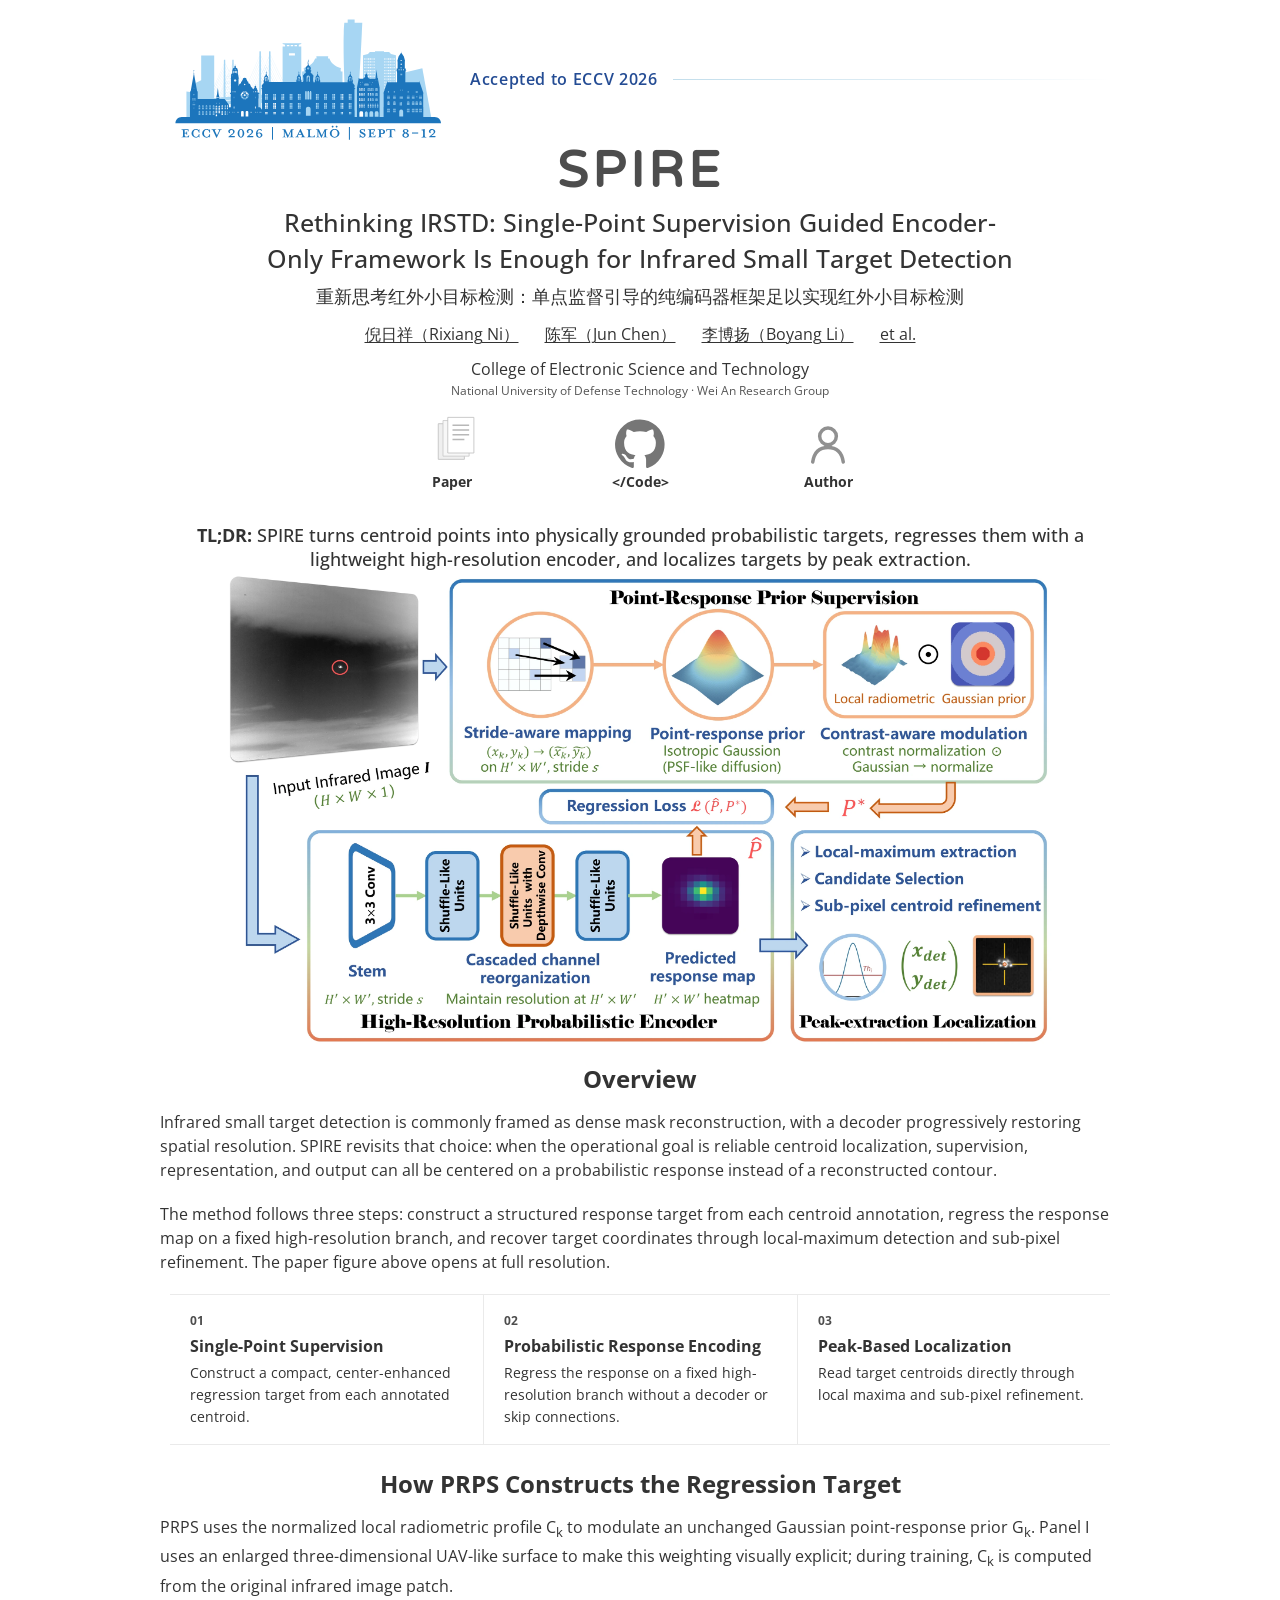
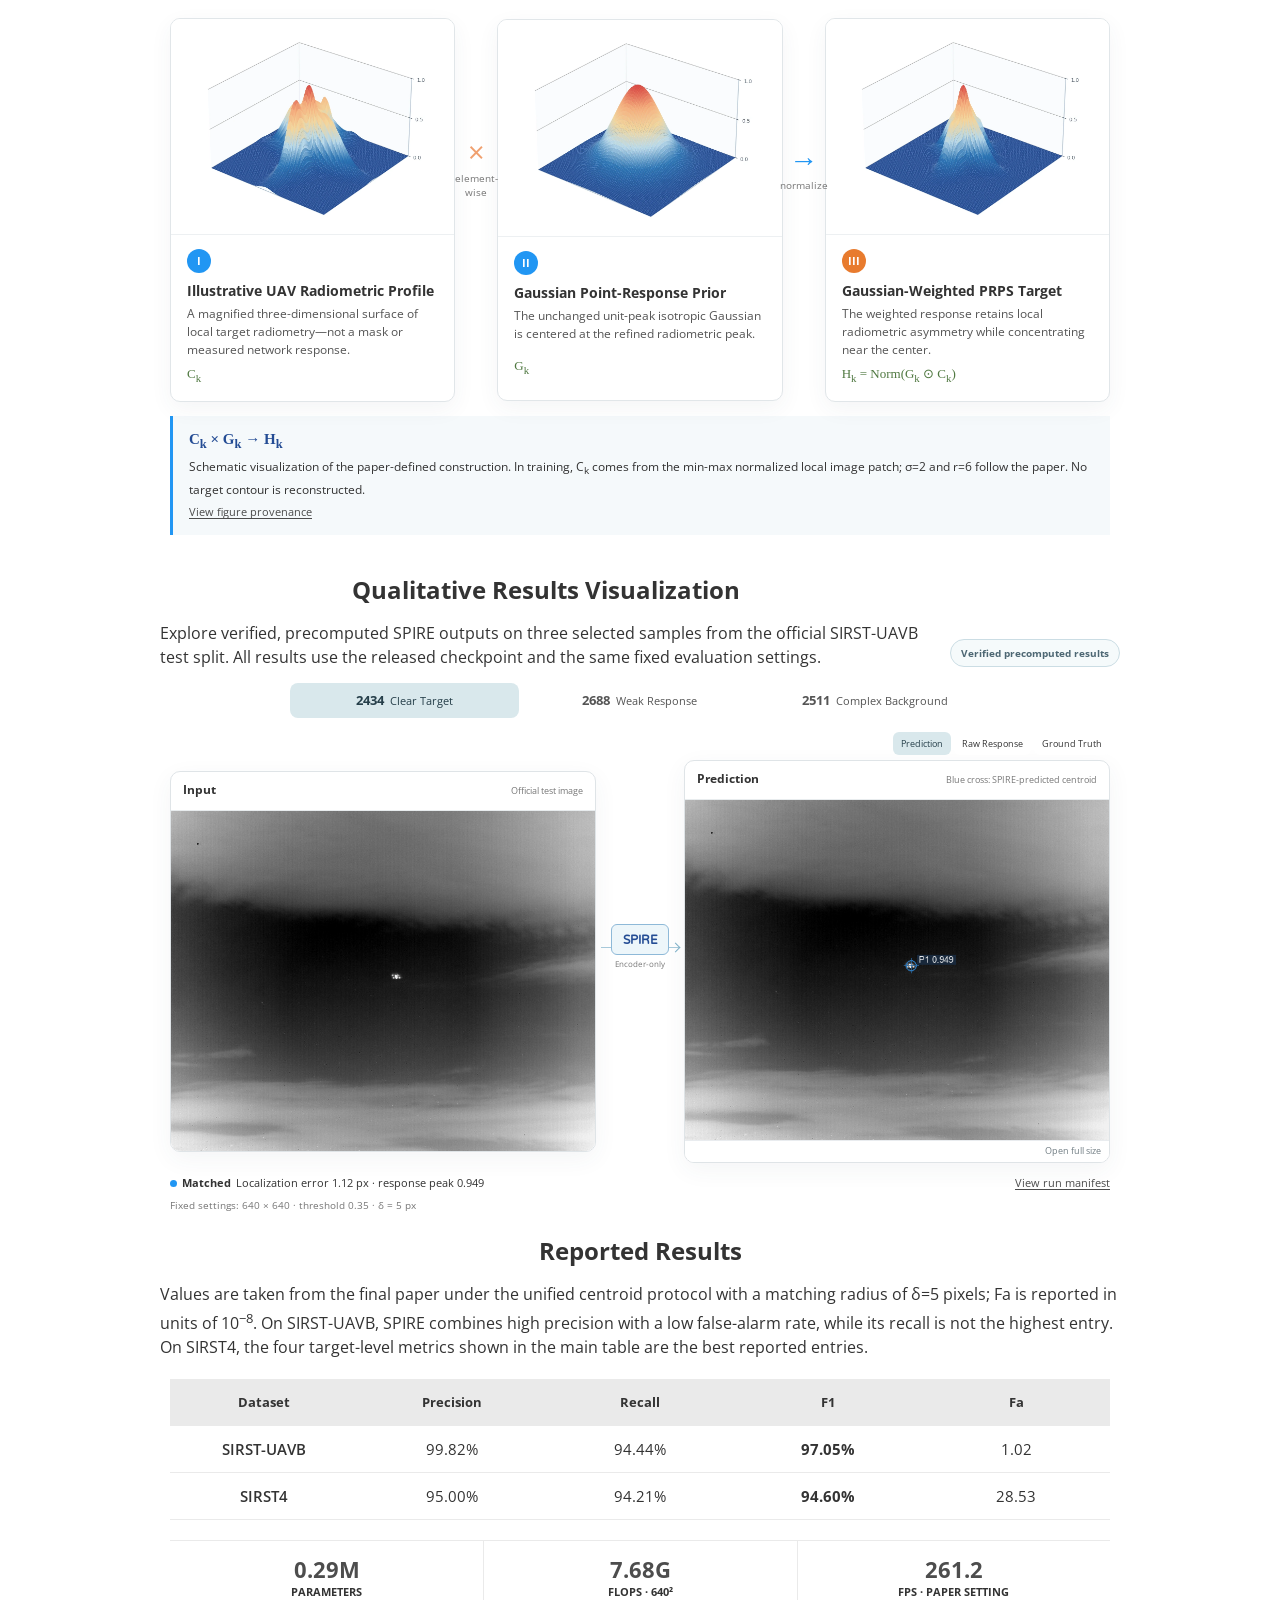
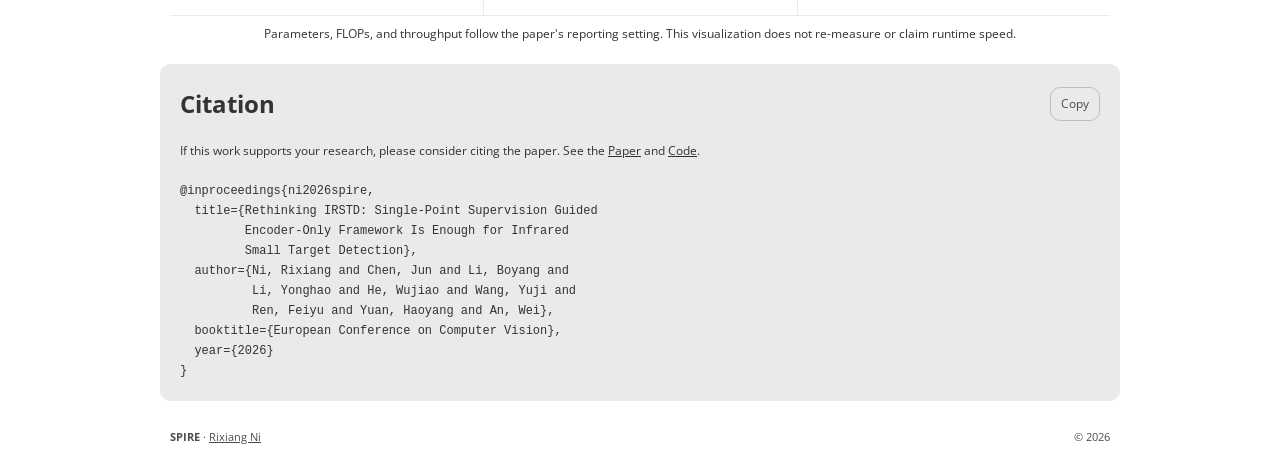
==== commit f9dfbf10: "Enlarge ECCV logo and highlight acceptance status" ====
--- a/index.html
+++ b/index.html
@@ -1,4 +1,4 @@
-<!DOCTYPE html><html lang="en"><head><meta charSet="utf-8"/><meta charSet="UTF-8"/><meta name="viewport" content="width=device-width, initial-scale=1"/><meta name="viewport" content="width=device-width, initial-scale=1.0"/><link rel="stylesheet" href="/_next/static/css/layout.jUrqywZF.css" data-rsc-css-href="/_next/static/css/layout.jUrqywZF.css" data-precedence="vite-rsc/importer-resources"/><link rel="modulepreload" fetchPriority="low" href="/_next/static/chunks/index-DQervGdO.js"/><script src="/_next/static/chunks/rolldown-runtime-hePW80VL.js" type="module" async=""></script><script src="/_next/static/chunks/framework-CSI8Plig.js" type="module" async=""></script><link rel="preload" href="https://fonts.googleapis.com/css2?family=Open+Sans:wght@300;400;500;600;700;800&amp;family=Varela+Round&amp;display=swap" as="style"/><link rel="modulepreload" href="/_next/static/chunks/layout-segment-context-DzAj4PyF.js" crossorigin=""/><link rel="modulepreload" href="/_next/static/chunks/site-shell-Dul7KPsB.js" crossorigin=""/><meta name="description" content="SPIRE reframes infrared small target detection as centroid-oriented probabilistic response regression under single-point supervision."/><meta name="theme-color" content="#ffffff"/><meta property="og:title" content="Rethinking IRSTD: Single-Point Supervision Guided Encoder-Only Framework Is Enough for Infrared Small Target Detection"/><meta property="og:description" content="Rethinking IRSTD: Single-Point Supervision Guided Encoder-Only Framework Is Enough for Infrared Small Target Detection."/><meta property="og:type" content="website"/><link rel="preconnect" href="https://fonts.googleapis.com"/><link rel="preconnect" href="https://fonts.gstatic.com" crossorigin="anonymous"/><link rel="icon" href="/favicon.svg" type="image/svg+xml"/><title>SPIRE | Rethinking IRSTD: Single-Point Supervision Guided Encoder-Only Framework Is Enough</title><link href="https://fonts.googleapis.com/css2?family=Open+Sans:wght@300;400;500;600;700;800&amp;family=Varela+Round&amp;display=swap" rel="stylesheet"/><script>Object.assign(((self[Symbol.for("vinext.navigationRuntime")]??={bootstrap:{routeManifest:null},functions:{}}).bootstrap.rsc??={rsc:[]}),{params:{},nav:{"pathname":"/","searchParams":[]}})</script><link rel="modulepreload" href="/_next/static/chunks/index-DQervGdO.js" />
+<!DOCTYPE html><html lang="en"><head><meta charSet="utf-8"/><meta charSet="UTF-8"/><meta name="viewport" content="width=device-width, initial-scale=1"/><meta name="viewport" content="width=device-width, initial-scale=1.0"/><link rel="stylesheet" href="/_next/static/css/layout.DfOpPTeo.css" data-rsc-css-href="/_next/static/css/layout.DfOpPTeo.css" data-precedence="vite-rsc/importer-resources"/><link rel="modulepreload" fetchPriority="low" href="/_next/static/chunks/index-C2meIcB8.js"/><script src="/_next/static/chunks/rolldown-runtime-hePW80VL.js" type="module" async=""></script><script src="/_next/static/chunks/framework-CSI8Plig.js" type="module" async=""></script><link rel="preload" href="https://fonts.googleapis.com/css2?family=Open+Sans:wght@300;400;500;600;700;800&amp;family=Varela+Round&amp;display=swap" as="style"/><link rel="modulepreload" href="/_next/static/chunks/layout-segment-context-C9aLW3i8.js" crossorigin=""/><link rel="modulepreload" href="/_next/static/chunks/site-shell-DkF6PTYm.js" crossorigin=""/><meta name="description" content="SPIRE reframes infrared small target detection as centroid-oriented probabilistic response regression under single-point supervision."/><meta name="theme-color" content="#ffffff"/><meta property="og:title" content="Rethinking IRSTD: Single-Point Supervision Guided Encoder-Only Framework Is Enough for Infrared Small Target Detection"/><meta property="og:description" content="Rethinking IRSTD: Single-Point Supervision Guided Encoder-Only Framework Is Enough for Infrared Small Target Detection."/><meta property="og:type" content="website"/><link rel="preconnect" href="https://fonts.googleapis.com"/><link rel="preconnect" href="https://fonts.gstatic.com" crossorigin="anonymous"/><link rel="icon" href="/favicon.svg" type="image/svg+xml"/><title>SPIRE | Rethinking IRSTD: Single-Point Supervision Guided Encoder-Only Framework Is Enough</title><link href="https://fonts.googleapis.com/css2?family=Open+Sans:wght@300;400;500;600;700;800&amp;family=Varela+Round&amp;display=swap" rel="stylesheet"/><script>Object.assign(((self[Symbol.for("vinext.navigationRuntime")]??={bootstrap:{routeManifest:null},functions:{}}).bootstrap.rsc??={rsc:[]}),{params:{},nav:{"pathname":"/","searchParams":[]}})</script><link rel="modulepreload" href="/_next/static/chunks/index-C2meIcB8.js" />
 </head><body><div class="site-root">
     <a class="skip-link" href="#overview">Skip to overview</a>
 
@@ -14,7 +14,7 @@
               height="201"
             />
             <div class="hero-conference-lockup">
-              <p class="hero-conference-name">The 19th European Conference on Computer Vision</p>
+              <p class="hero-conference-name">Accepted to ECCV 2026</p>
               <span class="hero-brandbar-rule" aria-hidden="true"></span>
             </div>
           </div>
@@ -425,4 +425,4 @@
     </dialog>
 
     
-  </div><script type="module" src="/_next/static/chunks/index-DQervGdO.js" id="_R_" async=""></script><script>((self[Symbol.for("vinext.navigationRuntime")]??={bootstrap:{routeManifest:null},functions:{}}).bootstrap.rsc??={rsc:[]}).rsc.push("2:I[\"8c0f216c4604\",[],\"Children\",1]\n")</script><script>((self[Symbol.for("vinext.navigationRuntime")]??={bootstrap:{routeManifest:null},functions:{}}).bootstrap.rsc??={rsc:[]}).rsc.push("3:I[\"593f344dc510\",[],\"GlobalErrorBoundary\",1]\n")</script><script>((self[Symbol.for("vinext.navigationRuntime")]??={bootstrap:{routeManifest:null},functions:{}}).bootstrap.rsc??={rsc:[]}).rsc.push("4:I[\"0b874ad30386\",[],\"default\",1]\n")</script><script>((self[Symbol.for("vinext.navigationRuntime")]??={bootstrap:{routeManifest:null},functions:{}}).bootstrap.rsc??={rsc:[]}).rsc.push("5:I[\"593f344dc510\",[],\"ErrorBoundary\",1]\n")</script><script>((self[Symbol.for("vinext.navigationRuntime")]??={bootstrap:{routeManifest:null},functions:{}}).bootstrap.rsc??={rsc:[]}).rsc.push("6:I[\"15c18cfaeeff\",[],\"LayoutSegmentProvider\",1]\n")</script><script>((self[Symbol.for("vinext.navigationRuntime")]??={bootstrap:{routeManifest:null},functions:{}}).bootstrap.rsc??={rsc:[]}).rsc.push("7:I[\"8c0f216c4604\",[],\"Slot\",1]\n")</script><script>((self[Symbol.for("vinext.navigationRuntime")]??={bootstrap:{routeManifest:null},functions:{}}).bootstrap.rsc??={rsc:[]}).rsc.push("8:I[\"593f344dc510\",[],\"NotFoundBoundary\",1]\n")</script><script>((self[Symbol.for("vinext.navigationRuntime")]??={bootstrap:{routeManifest:null},functions:{}}).bootstrap.rsc??={rsc:[]}).rsc.push("9:I[\"9276801271d6\",[],\"AppRouterScrollTarget\",1]\n")</script><script>((self[Symbol.for("vinext.navigationRuntime")]??={bootstrap:{routeManifest:null},functions:{}}).bootstrap.rsc??={rsc:[]}).rsc.push("a:I[\"593f344dc510\",[],\"RedirectBoundary\",1]\n")</script><script>((self[Symbol.for("vinext.navigationRuntime")]??={bootstrap:{routeManifest:null},functions:{}}).bootstrap.rsc??={rsc:[]}).rsc.push(":HL[\"/_next/static/css/layout.jUrqywZF.css\",\"style\"     ]\n")</script><script>((self[Symbol.for("vinext.navigationRuntime")]??={bootstrap:{routeManifest:null},functions:{}}).bootstrap.rsc??={rsc:[]}).rsc.push(":HL[\"https://fonts.googleapis.com/css2?family=Open+Sans:wght@300;400;500;600;700;800\u0026family=Varela+Round\u0026display=swap\",\"style\"     ]\n")</script><script>((self[Symbol.for("vinext.navigationRuntime")]??={bootstrap:{routeManifest:null},functions:{}}).bootstrap.rsc??={rsc:[]}).rsc.push("0:{\"__route\":\"route:/\",\"__interceptionContext\":null,\"__layoutIds\":[\"layout:/\"],\"__rootLayout\":\"/\",\"__sourcePage\":\"/page\",\"page:/\":\"$L1\",\"layout:/\":[[[[\"$\",\"link\",\"css:/_next/static/css/layout.jUrqywZF.css\",{\"rel\":\"stylesheet\",\"precedence\":\"vite-rsc/importer-resources\",\"href\":\"/_next/static/css/layout.jUrqywZF.css\",\"data-rsc-css-href\":\"/_next/static/css/layout.jUrqywZF.css\"}],\"$undefined\"],[\"$\",\"html\",null,{\"lang\":\"en\",\"children\":[[\"$\",\"head\",null,{\"children\":[[\"$\",\"meta\",null,{\"charSet\":\"UTF-8\"}],[\"$\",\"meta\",null,{\"name\":\"viewport\",\"content\":\"width=device-width, initial-scale=1.0\"}],[\"$\",\"meta\",null,{\"name\":\"description\",\"content\":\"SPIRE reframes infrared small target detection as centroid-oriented probabilistic response regression under single-point supervision.\"}],[\"$\",\"meta\",null,{\"name\":\"theme-color\",\"content\":\"#ffffff\"}],[\"$\",\"meta\",null,{\"property\":\"og:title\",\"content\":\"Rethinking IRSTD: Single-Point Supervision Guided Encoder-Only Framework Is Enough for Infrared Small Target Detection\"}],[\"$\",\"meta\",null,{\"property\":\"og:description\",\"content\":\"Rethinking IRSTD: Single-Point Supervision Guided Encoder-Only Framework Is Enough for Infrared Small Target Detection.\"}],[\"$\",\"meta\",null,{\"property\":\"og:type\",\"content\":\"website\"}],[\"$\",\"link\",null,{\"rel\":\"preconnect\",\"href\":\"https://fonts.googleapis.com\"}],[\"$\",\"link\",null,{\"rel\":\"preconnect\",\"href\":\"https://fonts.gstatic.com\",\"crossOrigin\":\"anonymous\"}],[\"$\",\"link\",null,{\"href\":\"https://fonts.googleapis.com/css2?family=Open+Sans:wght@300;400;500;600;700;800\u0026family=Varela+Round\u0026display=swap\",\"rel\":\"stylesheet\"}],[\"$\",\"link\",null,{\"rel\":\"icon\",\"href\":\"/favicon.svg\",\"type\":\"image/svg+xml\"}],[\"$\",\"title\",null,{\"children\":\"SPIRE | Rethinking IRSTD: Single-Point Supervision Guided Encoder-Only Framework Is Enough\"}]]}],[\"$\",\"body\",null,{\"children\":[\"$\",\"$L2\",null,{}]}]]}]],null],\"route:/\":[[[\"$\",\"meta\",null,{\"charSet\":\"utf-8\"}],null,[[\"$\",\"meta\",\"0\",{\"name\":\"viewport\",\"content\":\"width=device-width, initial-scale=1\"}]]],[\"$\",\"$L3\",null,{\"fallback\":\"$4\",\"children\":[\"$\",\"$L5\",null,{\"fallback\":\"$4\",\"children\":[\"$\",\"$L6\",null,{\"providerId\":\"layout:/\",\"segmentMap\":{\"children\":[]},\"children\":[\"$\",\"$L7\",null,{\"id\":\"layout:/\",\"parallelSlots\":\"$undefined\",\"children\":[\"$\",\"$L8\",null,{\"resetKey\":\"\",\"fallback\":[[\"$\",\"title\",null,{\"children\":\"404: This page could not be found.\"}],[\"$\",\"div\",null,{\"style\":{\"fontFamily\":\"system-ui,\\\"Segoe UI\\\",Roboto,Helvetica,Arial,sans-serif,\\\"Apple Color Emoji\\\",\\\"Segoe UI Emoji\\\"\",\"height\":\"100vh\",\"textAlign\":\"center\",\"display\":\"flex\",\"flexDirection\":\"column\",\"alignItems\":\"center\",\"justifyContent\":\"center\"},\"children\":[\"$\",\"div\",null,{\"children\":[[\"$\",\"style\",null,{\"dangerouslySetInnerHTML\":{\"__html\":\"body{color:#000;background:#fff;margin:0}.next-error-h1{border-right:1px solid rgba(0,0,0,.3)}@media (prefers-color-scheme:dark){body{color:#fff;background:#000}.next-error-h1{border-right:1px solid rgba(255,255,255,.3)}}\"}}],[\"$\",\"h1\",null,{\"className\":\"next-error-h1\",\"style\":{\"display\":\"inline-block\",\"margin\":\"0 20px 0 0\",\"padding\":\"0 23px 0 0\",\"fontSize\":24,\"fontWeight\":500,\"verticalAlign\":\"top\",\"lineHeight\":\"49px\"},\"children\":404}],[\"$\",\"div\",null,{\"style\":{\"display\":\"inline-block\"},\"children\":[\"$\",\"h2\",null,{\"style\":{\"fontSize\":14,\"fontWeight\":400,\"lineHeight\":\"49px\",\"margin\":0},\"children\":\"This page could not be found.\"}]}]]}]}]],\"children\":[\"$\",\"$L9\",null,{\"children\":[\"$\",\"$La\",null,{\"children\":[[\"$\",\"$L6\",null,{\"providerId\":\"page:/\",\"segmentMap\":{\"children\":[\"__PAGE__\"]},\"children\":[\"$\",\"$L7\",null,{\"id\":\"page:/\"}]}],null]}]}]}]}]}]}]}],null,null],\"__layoutFlags\":{\"layout:/\":\"s\"},\"__artifactCompatibility\":{\"schemaVersion\":1,\"graphVersion\":\"app-route-graph:1177fd80f83fa7b0\",\"deploymentVersion\":\"cff66cce-d2eb-4988-980c-7450e553178b\",\"appElementsSchemaVersion\":1,\"rscPayloadSchemaVersion\":1,\"rootBoundaryId\":\"/\",\"renderEpoch\":null},\"__renderObservation\":{\"schemaVersion\":1,\"output\":{\"kind\":\"app-rsc\",\"mountedSlotsFingerprint\":null,\"renderEpoch\":null,\"rootBoundaryId\":\"/\",\"routeId\":\"route:/\"},\"completeness\":\"partial\",\"boundaryOutcome\":{\"kind\":\"unknown\"},\"requestApis\":[{\"kind\":\"connection\",\"status\":\"unknown\"},{\"kind\":\"cookies\",\"status\":\"unknown\"},{\"kind\":\"draftMode\",\"status\":\"unknown\"},{\"kind\":\"headers\",\"status\":\"unknown\"},{\"kind\":\"params\",\"status\":\"unknown\"},{\"kind\":\"searchParams\",\"status\":\"unknown\"}],\"dynamicFetches\":[],\"cacheTags\":[\"/\",\"_N_T_/\",\"_N_T_/index\",\"_N_T_/layout\",\"_N_T_/page\"],\"pathTags\":[\"/\"],\"cacheability\":\"unknown\",\"downgrade\":{\"target\":\"freshRender\",\"reasons\":[{\"code\":\"CP_DOWNGRADE_CACHEABILITY_UNKNOWN\",\"target\":\"freshRender\"},{\"code\":\"CP_DOWNGRADE_INCOMPLETE_OBSERVATION\",\"completeness\":\"partial\",\"target\":\"freshRender\"},{\"code\":\"CP_DOWNGRADE_UNKNOWN_REQUEST_API\",\"requestApi\":\"connection\",\"target\":\"freshRender\"},{\"code\":\"CP_DOWNGRADE_UNKNOWN_REQUEST_API\",\"requestApi\":\"cookies\",\"target\":\"freshRender\"},{\"code\":\"CP_DOWNGRADE_UNKNOWN_REQUEST_API\",\"requestApi\":\"draftMode\",\"target\":\"freshRender\"},{\"code\":\"CP_DOWNGRADE_UNKNOWN_REQUEST_API\",\"requestApi\":\"headers\",\"target\":\"freshRender\"},{\"code\":\"CP_DOWNGRADE_UNKNOWN_REQUEST_API\",\"requestApi\":\"params\",\"target\":\"freshRender\"},{\"code\":\"CP_DOWNGRADE_UNKNOWN_REQUEST_API\",\"requestApi\":\"searchParams\",\"target\":\"freshRender\"}],\"fallback\":{\"kind\":\"breakerFallback\",\"code\":\"CP_PRIVATE_DYNAMIC_DOWNGRADE\",\"mode\":\"renderFresh\",\"scope\":\"affectedOutput\",\"fields\":{\"reasonCodes\":[\"CP_DOWNGRADE_CACHEABILITY_UNKNOWN\",\"CP_DOWNGRADE_INCOMPLETE_OBSERVATION\",\"CP_DOWNGRADE_UNKNOWN_REQUEST_API\",\"CP_DOWNGRADE_UNKNOWN_REQUEST_API\",\"CP_DOWNGRADE_UNKNOWN_REQUEST_API\",\"CP_DOWNGRADE_UNKNOWN_REQUEST_API\",\"CP_DOWNGRADE_UNKNOWN_REQUEST_API\",\"CP_DOWNGRADE_UNKNOWN_REQUEST_API\"],\"target\":\"freshRender\"}},\"isPublicCacheCandidate\":false}}}\n")</script><script>((self[Symbol.for("vinext.navigationRuntime")]??={bootstrap:{routeManifest:null},functions:{}}).bootstrap.rsc??={rsc:[]}).rsc.push("b:I[\"6f014b4f0add\",[],\"default\",1]\n")</script><script>((self[Symbol.for("vinext.navigationRuntime")]??={bootstrap:{routeManifest:null},functions:{}}).bootstrap.rsc??={rsc:[]}).rsc.push("1:[\"$\",\"$Lb\",null,{}]\n")</script><script>Object.assign(((self[Symbol.for("vinext.navigationRuntime")]??={bootstrap:{routeManifest:null},functions:{}}).bootstrap.rsc??={rsc:[]}),{"initialCacheKind":"static"});((self[Symbol.for("vinext.navigationRuntime")]??={bootstrap:{routeManifest:null},functions:{}}).bootstrap.rsc??={rsc:[]}).done=true</script></body></html>+  </div><script type="module" src="/_next/static/chunks/index-C2meIcB8.js" id="_R_" async=""></script><script>((self[Symbol.for("vinext.navigationRuntime")]??={bootstrap:{routeManifest:null},functions:{}}).bootstrap.rsc??={rsc:[]}).rsc.push("2:I[\"8c0f216c4604\",[],\"Children\",1]\n")</script><script>((self[Symbol.for("vinext.navigationRuntime")]??={bootstrap:{routeManifest:null},functions:{}}).bootstrap.rsc??={rsc:[]}).rsc.push("3:I[\"593f344dc510\",[],\"GlobalErrorBoundary\",1]\n")</script><script>((self[Symbol.for("vinext.navigationRuntime")]??={bootstrap:{routeManifest:null},functions:{}}).bootstrap.rsc??={rsc:[]}).rsc.push("4:I[\"0b874ad30386\",[],\"default\",1]\n")</script><script>((self[Symbol.for("vinext.navigationRuntime")]??={bootstrap:{routeManifest:null},functions:{}}).bootstrap.rsc??={rsc:[]}).rsc.push("5:I[\"593f344dc510\",[],\"ErrorBoundary\",1]\n")</script><script>((self[Symbol.for("vinext.navigationRuntime")]??={bootstrap:{routeManifest:null},functions:{}}).bootstrap.rsc??={rsc:[]}).rsc.push("6:I[\"15c18cfaeeff\",[],\"LayoutSegmentProvider\",1]\n")</script><script>((self[Symbol.for("vinext.navigationRuntime")]??={bootstrap:{routeManifest:null},functions:{}}).bootstrap.rsc??={rsc:[]}).rsc.push("7:I[\"8c0f216c4604\",[],\"Slot\",1]\n")</script><script>((self[Symbol.for("vinext.navigationRuntime")]??={bootstrap:{routeManifest:null},functions:{}}).bootstrap.rsc??={rsc:[]}).rsc.push("8:I[\"593f344dc510\",[],\"NotFoundBoundary\",1]\n")</script><script>((self[Symbol.for("vinext.navigationRuntime")]??={bootstrap:{routeManifest:null},functions:{}}).bootstrap.rsc??={rsc:[]}).rsc.push("9:I[\"9276801271d6\",[],\"AppRouterScrollTarget\",1]\n")</script><script>((self[Symbol.for("vinext.navigationRuntime")]??={bootstrap:{routeManifest:null},functions:{}}).bootstrap.rsc??={rsc:[]}).rsc.push("a:I[\"593f344dc510\",[],\"RedirectBoundary\",1]\n")</script><script>((self[Symbol.for("vinext.navigationRuntime")]??={bootstrap:{routeManifest:null},functions:{}}).bootstrap.rsc??={rsc:[]}).rsc.push(":HL[\"/_next/static/css/layout.DfOpPTeo.css\",\"style\"     ]\n")</script><script>((self[Symbol.for("vinext.navigationRuntime")]??={bootstrap:{routeManifest:null},functions:{}}).bootstrap.rsc??={rsc:[]}).rsc.push(":HL[\"https://fonts.googleapis.com/css2?family=Open+Sans:wght@300;400;500;600;700;800\u0026family=Varela+Round\u0026display=swap\",\"style\"     ]\n")</script><script>((self[Symbol.for("vinext.navigationRuntime")]??={bootstrap:{routeManifest:null},functions:{}}).bootstrap.rsc??={rsc:[]}).rsc.push("0:{\"__route\":\"route:/\",\"__interceptionContext\":null,\"__layoutIds\":[\"layout:/\"],\"__rootLayout\":\"/\",\"__sourcePage\":\"/page\",\"page:/\":\"$L1\",\"layout:/\":[[[[\"$\",\"link\",\"css:/_next/static/css/layout.DfOpPTeo.css\",{\"rel\":\"stylesheet\",\"precedence\":\"vite-rsc/importer-resources\",\"href\":\"/_next/static/css/layout.DfOpPTeo.css\",\"data-rsc-css-href\":\"/_next/static/css/layout.DfOpPTeo.css\"}],\"$undefined\"],[\"$\",\"html\",null,{\"lang\":\"en\",\"children\":[[\"$\",\"head\",null,{\"children\":[[\"$\",\"meta\",null,{\"charSet\":\"UTF-8\"}],[\"$\",\"meta\",null,{\"name\":\"viewport\",\"content\":\"width=device-width, initial-scale=1.0\"}],[\"$\",\"meta\",null,{\"name\":\"description\",\"content\":\"SPIRE reframes infrared small target detection as centroid-oriented probabilistic response regression under single-point supervision.\"}],[\"$\",\"meta\",null,{\"name\":\"theme-color\",\"content\":\"#ffffff\"}],[\"$\",\"meta\",null,{\"property\":\"og:title\",\"content\":\"Rethinking IRSTD: Single-Point Supervision Guided Encoder-Only Framework Is Enough for Infrared Small Target Detection\"}],[\"$\",\"meta\",null,{\"property\":\"og:description\",\"content\":\"Rethinking IRSTD: Single-Point Supervision Guided Encoder-Only Framework Is Enough for Infrared Small Target Detection.\"}],[\"$\",\"meta\",null,{\"property\":\"og:type\",\"content\":\"website\"}],[\"$\",\"link\",null,{\"rel\":\"preconnect\",\"href\":\"https://fonts.googleapis.com\"}],[\"$\",\"link\",null,{\"rel\":\"preconnect\",\"href\":\"https://fonts.gstatic.com\",\"crossOrigin\":\"anonymous\"}],[\"$\",\"link\",null,{\"href\":\"https://fonts.googleapis.com/css2?family=Open+Sans:wght@300;400;500;600;700;800\u0026family=Varela+Round\u0026display=swap\",\"rel\":\"stylesheet\"}],[\"$\",\"link\",null,{\"rel\":\"icon\",\"href\":\"/favicon.svg\",\"type\":\"image/svg+xml\"}],[\"$\",\"title\",null,{\"children\":\"SPIRE | Rethinking IRSTD: Single-Point Supervision Guided Encoder-Only Framework Is Enough\"}]]}],[\"$\",\"body\",null,{\"children\":[\"$\",\"$L2\",null,{}]}]]}]],null],\"route:/\":[[[\"$\",\"meta\",null,{\"charSet\":\"utf-8\"}],null,[[\"$\",\"meta\",\"0\",{\"name\":\"viewport\",\"content\":\"width=device-width, initial-scale=1\"}]]],[\"$\",\"$L3\",null,{\"fallback\":\"$4\",\"children\":[\"$\",\"$L5\",null,{\"fallback\":\"$4\",\"children\":[\"$\",\"$L6\",null,{\"providerId\":\"layout:/\",\"segmentMap\":{\"children\":[]},\"children\":[\"$\",\"$L7\",null,{\"id\":\"layout:/\",\"parallelSlots\":\"$undefined\",\"children\":[\"$\",\"$L8\",null,{\"resetKey\":\"\",\"fallback\":[[\"$\",\"title\",null,{\"children\":\"404: This page could not be found.\"}],[\"$\",\"div\",null,{\"style\":{\"fontFamily\":\"system-ui,\\\"Segoe UI\\\",Roboto,Helvetica,Arial,sans-serif,\\\"Apple Color Emoji\\\",\\\"Segoe UI Emoji\\\"\",\"height\":\"100vh\",\"textAlign\":\"center\",\"display\":\"flex\",\"flexDirection\":\"column\",\"alignItems\":\"center\",\"justifyContent\":\"center\"},\"children\":[\"$\",\"div\",null,{\"children\":[[\"$\",\"style\",null,{\"dangerouslySetInnerHTML\":{\"__html\":\"body{color:#000;background:#fff;margin:0}.next-error-h1{border-right:1px solid rgba(0,0,0,.3)}@media (prefers-color-scheme:dark){body{color:#fff;background:#000}.next-error-h1{border-right:1px solid rgba(255,255,255,.3)}}\"}}],[\"$\",\"h1\",null,{\"className\":\"next-error-h1\",\"style\":{\"display\":\"inline-block\",\"margin\":\"0 20px 0 0\",\"padding\":\"0 23px 0 0\",\"fontSize\":24,\"fontWeight\":500,\"verticalAlign\":\"top\",\"lineHeight\":\"49px\"},\"children\":404}],[\"$\",\"div\",null,{\"style\":{\"display\":\"inline-block\"},\"children\":[\"$\",\"h2\",null,{\"style\":{\"fontSize\":14,\"fontWeight\":400,\"lineHeight\":\"49px\",\"margin\":0},\"children\":\"This page could not be found.\"}]}]]}]}]],\"children\":[\"$\",\"$L9\",null,{\"children\":[\"$\",\"$La\",null,{\"children\":[[\"$\",\"$L6\",null,{\"providerId\":\"page:/\",\"segmentMap\":{\"children\":[\"__PAGE__\"]},\"children\":[\"$\",\"$L7\",null,{\"id\":\"page:/\"}]}],null]}]}]}]}]}]}]}],null,null],\"__layoutFlags\":{\"layout:/\":\"s\"},\"__artifactCompatibility\":{\"schemaVersion\":1,\"graphVersion\":\"app-route-graph:1177fd80f83fa7b0\",\"deploymentVersion\":\"f177f9f4-f602-487e-8211-8338cab49fd7\",\"appElementsSchemaVersion\":1,\"rscPayloadSchemaVersion\":1,\"rootBoundaryId\":\"/\",\"renderEpoch\":null},\"__renderObservation\":{\"schemaVersion\":1,\"output\":{\"kind\":\"app-rsc\",\"mountedSlotsFingerprint\":null,\"renderEpoch\":null,\"rootBoundaryId\":\"/\",\"routeId\":\"route:/\"},\"completeness\":\"partial\",\"boundaryOutcome\":{\"kind\":\"unknown\"},\"requestApis\":[{\"kind\":\"connection\",\"status\":\"unknown\"},{\"kind\":\"cookies\",\"status\":\"unknown\"},{\"kind\":\"draftMode\",\"status\":\"unknown\"},{\"kind\":\"headers\",\"status\":\"unknown\"},{\"kind\":\"params\",\"status\":\"unknown\"},{\"kind\":\"searchParams\",\"status\":\"unknown\"}],\"dynamicFetches\":[],\"cacheTags\":[\"/\",\"_N_T_/\",\"_N_T_/index\",\"_N_T_/layout\",\"_N_T_/page\"],\"pathTags\":[\"/\"],\"cacheability\":\"unknown\",\"downgrade\":{\"target\":\"freshRender\",\"reasons\":[{\"code\":\"CP_DOWNGRADE_CACHEABILITY_UNKNOWN\",\"target\":\"freshRender\"},{\"code\":\"CP_DOWNGRADE_INCOMPLETE_OBSERVATION\",\"completeness\":\"partial\",\"target\":\"freshRender\"},{\"code\":\"CP_DOWNGRADE_UNKNOWN_REQUEST_API\",\"requestApi\":\"connection\",\"target\":\"freshRender\"},{\"code\":\"CP_DOWNGRADE_UNKNOWN_REQUEST_API\",\"requestApi\":\"cookies\",\"target\":\"freshRender\"},{\"code\":\"CP_DOWNGRADE_UNKNOWN_REQUEST_API\",\"requestApi\":\"draftMode\",\"target\":\"freshRender\"},{\"code\":\"CP_DOWNGRADE_UNKNOWN_REQUEST_API\",\"requestApi\":\"headers\",\"target\":\"freshRender\"},{\"code\":\"CP_DOWNGRADE_UNKNOWN_REQUEST_API\",\"requestApi\":\"params\",\"target\":\"freshRender\"},{\"code\":\"CP_DOWNGRADE_UNKNOWN_REQUEST_API\",\"requestApi\":\"searchParams\",\"target\":\"freshRender\"}],\"fallback\":{\"kind\":\"breakerFallback\",\"code\":\"CP_PRIVATE_DYNAMIC_DOWNGRADE\",\"mode\":\"renderFresh\",\"scope\":\"affectedOutput\",\"fields\":{\"reasonCodes\":[\"CP_DOWNGRADE_CACHEABILITY_UNKNOWN\",\"CP_DOWNGRADE_INCOMPLETE_OBSERVATION\",\"CP_DOWNGRADE_UNKNOWN_REQUEST_API\",\"CP_DOWNGRADE_UNKNOWN_REQUEST_API\",\"CP_DOWNGRADE_UNKNOWN_REQUEST_API\",\"CP_DOWNGRADE_UNKNOWN_REQUEST_API\",\"CP_DOWNGRADE_UNKNOWN_REQUEST_API\",\"CP_DOWNGRADE_UNKNOWN_REQUEST_API\"],\"target\":\"freshRender\"}},\"isPublicCacheCandidate\":false}}}\n")</script><script>((self[Symbol.for("vinext.navigationRuntime")]??={bootstrap:{routeManifest:null},functions:{}}).bootstrap.rsc??={rsc:[]}).rsc.push("b:I[\"6f014b4f0add\",[],\"default\",1]\n")</script><script>((self[Symbol.for("vinext.navigationRuntime")]??={bootstrap:{routeManifest:null},functions:{}}).bootstrap.rsc??={rsc:[]}).rsc.push("1:[\"$\",\"$Lb\",null,{}]\n")</script><script>Object.assign(((self[Symbol.for("vinext.navigationRuntime")]??={bootstrap:{routeManifest:null},functions:{}}).bootstrap.rsc??={rsc:[]}),{"initialCacheKind":"static"});((self[Symbol.for("vinext.navigationRuntime")]??={bootstrap:{routeManifest:null},functions:{}}).bootstrap.rsc??={rsc:[]}).done=true</script></body></html>
--- a/_next/static/css/layout.DfOpPTeo.css
+++ b/_next/static/css/layout.DfOpPTeo.css
@@ -0,0 +1 @@
+:root{--lightningcss-light:initial;--lightningcss-dark: ;color-scheme:light;--lerf-bg:#fff;--lerf-ink:#333;--lerf-logo:#4d4d4d;--lerf-light:#eaeaea;--lerf-active:#d9e8ec;--lerf-blue:#2196f3;--lerf-blue-hover:#0b7dda;--lerf-line:#d6d6d6;--font-body:"Open Sans", "PingFang SC", "Microsoft YaHei", sans-serif;--font-logo:"Varela Round", sans-serif}*{box-sizing:border-box}html{scroll-behavior:smooth;min-width:320px}body{min-height:100%;color:var(--lerf-ink);background-color:var(--lerf-bg);font-family:var(--font-body);text-rendering:optimizelegibility;-webkit-font-smoothing:antialiased;margin:0;font-size:12px;line-height:20px}img{max-width:100%;height:auto;display:block}button,a{-webkit-tap-highlight-color:transparent}button{color:inherit;font:inherit}a{color:inherit}:focus-visible{outline:2px solid var(--lerf-blue);outline-offset:3px}.skip-link{z-index:1000;color:#fff;background:var(--lerf-blue);border-radius:5px;padding:7px 10px;transition:transform .12s;position:fixed;top:8px;left:8px;transform:translateY(-180%)}.skip-link:focus{transform:translateY(0)}.project-section{text-align:center;margin-left:30px;margin-right:30px}.project-container{max-width:940px;margin-left:auto;margin-right:auto;padding-left:0}.base-row{margin-left:-10px;margin-right:-10px}.title-row{margin-top:20px}.hero-brandbar{align-items:center;gap:24px;padding-top:14px;display:flex}.hero-venue-logo{flex:none;width:276px;height:auto}.hero-conference-lockup{flex:auto;align-items:center;gap:16px;min-width:0;display:flex}.hero-conference-name{color:#244c94;letter-spacing:.04em;text-align:left;white-space:nowrap;flex:0 auto;margin:0;font-size:16px;font-weight:600;line-height:24px}.hero-brandbar-rule{background:linear-gradient(90deg,#b8d8e8d9,#b8d8e84d 72%,#0000);flex:auto;min-width:48px;height:1px}.hero-title-row{margin-top:-6px}.project-kicker{color:var(--lerf-logo);font-family:var(--font-logo);letter-spacing:4px;margin:0;font-size:50px;font-weight:700;line-height:65px}.project-title{max-width:920px;color:var(--lerf-ink);font-family:var(--font-body);letter-spacing:0;text-wrap:balance;margin:0 auto 6px;font-size:25px;font-weight:500;line-height:36px}.project-title-zh{max-width:820px;color:var(--lerf-ink);text-wrap:balance;margin:0 auto 14px;font-size:18px;font-weight:400;line-height:28px}.project-subheader{color:var(--lerf-ink);font-family:var(--font-body);letter-spacing:0;margin-top:0;margin-bottom:10px;font-size:25px;font-weight:500;line-height:44px}.author-row{flex-wrap:wrap;justify-content:center;align-items:baseline;gap:5px 26px;height:auto;min-height:25px;margin-top:2px;display:flex}.author-text{min-width:0;color:var(--lerf-ink);font-family:var(--font-body);text-underline-offset:2px;white-space:nowrap;font-size:16px;font-weight:400;line-height:20px;text-decoration:underline;text-decoration-thickness:1px}a.author-text:hover{color:#000}.institution{color:var(--lerf-ink);font-family:var(--font-body);letter-spacing:0;margin:0;padding-top:10px;font-size:16px;font-weight:400;line-height:20px}.team-note{color:#555;margin:2px 0 0;font-size:12px;line-height:20px}.resource-icons,.resource-labels{grid-template-columns:repeat(3,1fr);width:60%;margin-left:auto;margin-right:auto;display:grid}.resource-icons{margin-top:5px}.resource-link{justify-content:center;align-items:flex-end;min-height:66px;text-decoration:none;display:flex}.resource-icon{width:57px;height:57px;color:var(--lerf-logo)}.github-icon{fill:currentColor;opacity:.77;width:52px;height:52px;margin-bottom:2px}.profile-icon{opacity:.62;width:50px;height:50px;margin-bottom:3px}.resource-link:hover .resource-icon{opacity:1}.resource-labels>div{min-width:0}.resource-labels strong{color:var(--lerf-ink);font-family:var(--font-body);font-size:14px;line-height:20px}.tldr{color:var(--lerf-ink);font-family:var(--font-body);letter-spacing:0;margin-top:30px;margin-bottom:3px;font-size:18px;font-weight:500;line-height:24px}.hero-media{cursor:zoom-in;background:#fff;border:0;border-radius:15px;width:90%;margin:0 auto 10px;padding:0;display:block;position:relative;overflow:hidden}.hero-media img{width:100%}.zoom-cue{display:none}.content-block{width:calc(100% + 20px);margin-top:10px;margin-left:-10px}.section-title{color:var(--lerf-ink);font-family:var(--font-body);margin:16px 0;font-size:24px;font-weight:700;line-height:1.25}.paragraph{color:var(--lerf-ink);font-family:var(--font-body);letter-spacing:0;text-align:left;margin-top:0;margin-bottom:20px;font-size:16px;font-weight:400;line-height:24px}.method-flow{border-top:1px solid var(--lerf-light);border-bottom:1px solid var(--lerf-light);text-align:left;grid-template-columns:repeat(3,1fr);width:calc(100% - 20px);margin:20px auto 24px;display:grid}.method-flow>div{min-width:0;padding:16px 20px}.method-flow>div+div{border-left:1px solid var(--lerf-light)}.method-flow span{color:var(--lerf-logo);margin-bottom:3px;font-size:12px;font-weight:700;display:block}.method-flow strong{font-size:16px;line-height:24px;display:block}.method-flow p{margin:4px 0 0;font-size:14px;line-height:22px}.prps-flow{grid-template-columns:minmax(0,1fr) 42px minmax(0,1fr) 42px minmax(0,1fr);align-items:center;width:calc(100% - 20px);margin:18px auto 14px;display:grid}.prps-step{text-align:left;background:#fff;border:1px solid #e1e6e9;border-radius:10px;min-width:0;margin:0;overflow:hidden;box-shadow:0 7px 22px #304a600e}.prps-step[data-prps-step=fusion]{border-color:#e1e6e9;box-shadow:0 7px 22px #304a600e}.prps-step[data-prps-step=fusion] figcaption>span{background:#e87b2e}.prps-step button{cursor:zoom-in;background:#fff;border:0;width:100%;padding:0;display:block}.prps-step img{aspect-ratio:1032/786;object-fit:contain;width:100%}.prps-step figcaption{border-top:1px solid #edf0f2;min-height:164px;padding:14px 16px 13px}.prps-step figcaption>span{color:#fff;background:var(--lerf-blue);border-radius:50%;place-items:center;width:24px;height:24px;margin-bottom:8px;font-size:11px;font-weight:700;display:inline-grid}.prps-step strong,.prps-step p,.prps-step code{display:block}.prps-step strong{font-size:14px;line-height:20px}.prps-step p{color:#555;min-height:44px;margin:4px 0 5px;font-size:12px;line-height:18px}.prps-step code{color:#4f7840;font-family:Georgia,Times New Roman,serif;font-size:13px;line-height:20px}.prps-operator{flex-direction:column;justify-content:center;align-items:center;gap:3px;min-width:0;display:flex;transform:translateY(-42px)}.prps-operator span{color:#f0a06f;font-size:29px;font-weight:400;line-height:32px}.prps-operator.arrow span{color:var(--lerf-blue)}.prps-operator small{color:#777;font-size:10px;line-height:14px}.mechanism-note{border-left:3px solid var(--lerf-blue);text-align:left;background:#f5f9fb;width:calc(100% - 20px);margin:0 auto 24px;padding:13px 16px}.mechanism-note strong{color:#244c94;font-family:Georgia,Times New Roman,serif;font-size:15px}.mechanism-note p{margin:3px 0;font-size:12px;line-height:19px}.mechanism-note a,.inference-meta a{color:#4c4c4c;text-underline-offset:2px;font-size:11px;text-decoration:underline}.demo-heading{grid-template-columns:minmax(0,1fr) auto;align-items:end;gap:18px;display:grid}.demo-heading .paragraph{margin-bottom:12px}.precomputed-badge{color:#4d6773;white-space:nowrap;background:#f5fafb;border:1px solid #cbdde4;border-radius:999px;margin-bottom:14px;padding:5px 10px;font-size:10px;font-weight:700;line-height:16px}.inference-shell{width:calc(100% - 20px);margin-left:auto;margin-right:auto}.sample-tabs,.view-tabs{align-items:center;display:flex}.sample-tabs{gap:6px;width:min(700px,100%);margin:2px auto 14px}.sample-tabs button,.view-tabs button{cursor:pointer;background:#fff;border:0;outline:0}.sample-tabs button{color:#555;border-radius:8px;flex:1 1 0;justify-content:center;align-items:baseline;gap:6px;min-width:0;padding:8px 10px;font-size:11px;line-height:18px;display:flex}.sample-tabs button:hover,.view-tabs button:hover{background:var(--lerf-light)}.sample-tabs button[aria-selected=true],.view-tabs button[aria-selected=true]{color:#263f4a;background:var(--lerf-active)}.sample-tabs strong{color:inherit;font-size:13px}.mobile-demo-flow{display:none}.inference-demo-grid{grid-template-columns:minmax(0,1fr) 88px minmax(0,1fr);align-items:center;gap:0;display:grid}.demo-frame{background:#fff;border:1px solid #dfe4e7;border-radius:10px;min-width:0;margin:0;overflow:hidden;box-shadow:0 7px 24px #304a600e}.frame-label{text-align:left;border-bottom:1px solid #e8ecee;justify-content:space-between;align-items:baseline;gap:8px;min-height:39px;padding:9px 12px;display:flex}.frame-label span{font-size:12px;font-weight:700;line-height:18px}.frame-label small{color:#777;text-overflow:ellipsis;white-space:nowrap;font-size:9px;line-height:16px;overflow:hidden}.demo-frame img{aspect-ratio:5/4;object-fit:contain;background:#fff;width:100%}.demo-image-button{cursor:zoom-in;background:#fff;border:0;width:100%;padding:0;display:block;position:relative}.demo-zoom-cue{color:#46565e;text-align:right;opacity:.76;background:#fff;border-top:1px solid #73899433;width:100%;padding:3px 8px 4px;font-size:9px;line-height:14px;display:block}:is(.demo-image-button:hover .demo-zoom-cue,.demo-image-button:focus-visible .demo-zoom-cue){opacity:1}.input-frame{margin-top:28px}.inference-bridge{z-index:0;color:var(--lerf-logo);flex-direction:column;justify-content:center;align-items:center;display:flex;position:relative}.encoder-chip{color:#244c94;min-width:58px;min-height:31px;font-family:var(--font-logo);background:#edf6fa;border:1px solid #8eb9d8;border-radius:6px;place-items:center;font-size:12px;font-weight:700;display:grid}.inference-bridge small{color:#777;margin-top:3px;font-size:8px;line-height:12px}.inference-bridge i{z-index:-1;background:#a7c9da;width:78px;height:1px;display:block;position:absolute}.inference-bridge i:after{content:"";border-top:1px solid #7eafc6;border-right:1px solid #7eafc6;width:6px;height:6px;position:absolute;top:-3px;right:0;transform:rotate(45deg)}.output-column{min-width:0}.view-tabs{justify-content:flex-end;gap:3px;margin:0 0 5px}.view-tabs button{white-space:nowrap;border-radius:6px;padding:4px 8px;font-size:9px;line-height:15px}.mobile-input-tab{display:none}[data-inference-main].is-updating{animation:.18s ease-out inference-fade}@keyframes inference-fade{0%{opacity:.32}to{opacity:1}}.inference-meta{text-align:left;justify-content:space-between;align-items:baseline;gap:18px;margin:10px 0 3px;display:flex}.inference-meta p{flex-wrap:wrap;align-items:baseline;gap:5px;min-width:0;margin:0;font-size:11px;line-height:18px;display:flex}.inference-meta a{flex:none}.inference-settings{color:#777;text-align:left;margin:0 0 22px;font-size:10px;line-height:18px}.status-dot{background-color:var(--lerf-blue);border-radius:50%;flex:0 0 7px;width:7px;height:7px;display:inline-block}.status-dot.is-warning{background-color:var(--lerf-logo)}.results-table-wrap{width:calc(100% - 20px);margin:10px auto 20px;overflow-x:auto}.results-table{border-collapse:collapse;width:100%;color:var(--lerf-ink);table-layout:fixed;font-size:15px;line-height:22px}.results-table th,.results-table td{border-bottom:1px solid var(--lerf-light);text-align:center;padding:12px 8px}.results-table thead th{background-color:var(--lerf-light);font-size:13px;font-weight:700}.results-table tbody th{font-weight:600}.efficiency-row{border-top:1px solid var(--lerf-light);border-bottom:1px solid var(--lerf-light);grid-template-columns:repeat(3,1fr);width:calc(100% - 20px);margin:20px auto 8px;display:grid}.efficiency-row>div{padding:14px 10px}.efficiency-row>div+div{border-left:1px solid var(--lerf-light)}.efficiency-row strong,.efficiency-row span{display:block}.efficiency-row strong{color:var(--lerf-logo);font-size:22px;line-height:28px}.efficiency-row span{text-transform:uppercase;font-size:11px;font-weight:700;line-height:18px}.result-note{width:calc(100% - 20px);margin:0 auto 20px;font-size:12px;line-height:20px}.citation{background-color:var(--lerf-light);text-align:left;border-radius:10px;width:calc(100% + 20px);margin-top:10px;margin-left:-10px;padding-top:3px;overflow:hidden}.citation-heading{justify-content:space-between;align-items:center;margin:10px;padding:10px;display:flex}.citation-heading h2{margin:0;font-size:24px;line-height:30px}.citation-heading button{min-width:40px;min-height:34px;color:var(--lerf-logo);cursor:pointer;background-color:#0000;border:1px solid #bdbdbd;border-radius:10px;padding:6px 10px}.citation-heading button:hover{background-color:var(--lerf-active)}.citation>p{margin:0 20px 10px}.citation>p a{text-decoration:underline}.citation pre{white-space:pre;margin:0 10px 10px;padding:10px;font-size:12px;line-height:20px;overflow:auto}footer{color:var(--lerf-logo);justify-content:space-between;align-items:center;gap:20px;margin:26px 0 18px;font-size:11px;display:flex}footer p{margin:0}footer a{text-decoration:underline}.lightbox{background:#fff;border:0;border-radius:10px;width:min(1180px,100% - 30px);max-height:calc(100vh - 30px);padding:42px 16px 16px;overflow:auto}.lightbox::backdrop{background:#000000c7}.lightbox>button{color:#fff;background:var(--lerf-blue);cursor:pointer;border:0;border-radius:16px;width:32px;height:32px;padding:0;position:absolute;top:8px;right:10px}.lightbox img{width:100%}@media screen and (max-width:750px){.project-title{font-size:22px;line-height:32px}.method-flow>div{padding-left:14px;padding-right:14px}.prps-flow{grid-template-columns:minmax(0,1fr) 30px minmax(0,1fr) 30px minmax(0,1fr)}.prps-step figcaption{min-height:185px;padding-left:11px;padding-right:11px}.prps-operator small{display:none}.inference-demo-grid{grid-template-columns:minmax(0,1fr) 68px minmax(0,1fr)}}@media screen and (max-width:550px){.project-section{margin-left:18px;margin-right:18px}.title-row{margin-top:16px}.hero-brandbar{gap:12px;padding-top:10px}.hero-venue-logo{width:182px}.hero-conference-lockup{display:block}.hero-conference-name{letter-spacing:.025em;white-space:nowrap;font-size:12px;line-height:16px}.hero-brandbar-rule{width:100%;min-width:0;margin-top:7px;display:block}.hero-title-row{margin-top:-2px}.project-kicker{margin-bottom:0;font-size:46px;line-height:60px}.project-title{letter-spacing:0;font-size:16px;line-height:25px}.project-title-zh{margin-bottom:12px;font-size:15px;line-height:24px}.project-subheader{font-size:16px;line-height:32px}.author-text{font-size:11px;line-height:18px}.author-row{gap:2px 13px;min-height:20px;margin-left:0;margin-right:0}.institution{padding-top:7px;font-size:12px}.team-note{font-size:10px;line-height:17px}.resource-link{min-height:34px}.resource-icon{width:24px;height:24px}.github-icon{width:23px;height:23px;margin-bottom:0}.profile-icon{width:22px;height:22px;margin-bottom:0}.resource-labels strong{font-size:11px}.tldr{margin-top:22px;font-size:15px;line-height:23px}.hero-media{border-radius:9px;width:100%}.zoom-cue{color:#666;background:#f6f6f6;padding:5px 0 6px;font-size:10px;line-height:16px;display:block}.content-block,.citation{width:100%;margin-left:0}.section-title,.citation-heading h2{font-size:21px;line-height:28px}.paragraph{font-size:14px;line-height:22px}.method-flow{grid-template-columns:1fr;width:100%}.method-flow>div+div{border-top:1px solid var(--lerf-light);border-left:0}.prps-flow{grid-template-columns:1fr;gap:0;width:100%}.prps-step figcaption{min-height:0;padding:13px 15px 14px}.prps-step p{min-height:0}.prps-operator{min-height:48px;transform:none}.prps-operator.arrow span{transform:rotate(90deg)}.prps-operator small{display:block}.mechanism-note{width:100%}.demo-heading{grid-template-columns:1fr;gap:0}.precomputed-badge{width:fit-content;margin-top:-4px;margin-bottom:14px}.inference-shell{width:100%}.sample-tabs{gap:3px;width:100%}.sample-tabs button{flex-direction:column;align-items:center;gap:0;padding:6px 3px;font-size:10px;line-height:15px}.sample-tabs button span{text-overflow:ellipsis;white-space:nowrap;max-width:100%;overflow:hidden}.mobile-demo-flow{color:#65747c;letter-spacing:.04em;text-transform:uppercase;justify-content:center;align-items:center;gap:8px;margin:2px 0 9px;font-size:9px;font-weight:700;line-height:16px;display:flex}.mobile-demo-flow b{color:var(--lerf-blue);font-size:12px}.inference-demo-grid{grid-template-columns:1fr}.input-frame,.inference-bridge{display:none}.mobile-input-tab{display:block}.view-tabs{grid-template-columns:repeat(4,minmax(0,1fr));gap:2px;margin-bottom:5px;display:grid}.view-tabs button{min-width:0;padding-left:2px;padding-right:2px;font-size:10px}.frame-label{padding-left:10px;padding-right:10px}.inference-meta{flex-direction:column;align-items:flex-start;gap:2px}.inference-settings{font-size:10px}.results-table{font-size:12px}.results-table th,.results-table td{padding:9px 3px}.results-table thead th{font-size:10px}.efficiency-row strong{font-size:18px}.efficiency-row span{font-size:9px}.citation-heading{margin-bottom:0}.citation pre{overflow-wrap:anywhere;white-space:pre-wrap}footer{text-align:left;flex-direction:column;align-items:flex-start;gap:3px}}@media (prefers-reduced-motion:reduce){html{scroll-behavior:auto}*,:before,:after{scroll-behavior:auto!important;transition-duration:.01ms!important;animation-duration:.01ms!important;animation-iteration-count:1!important}}
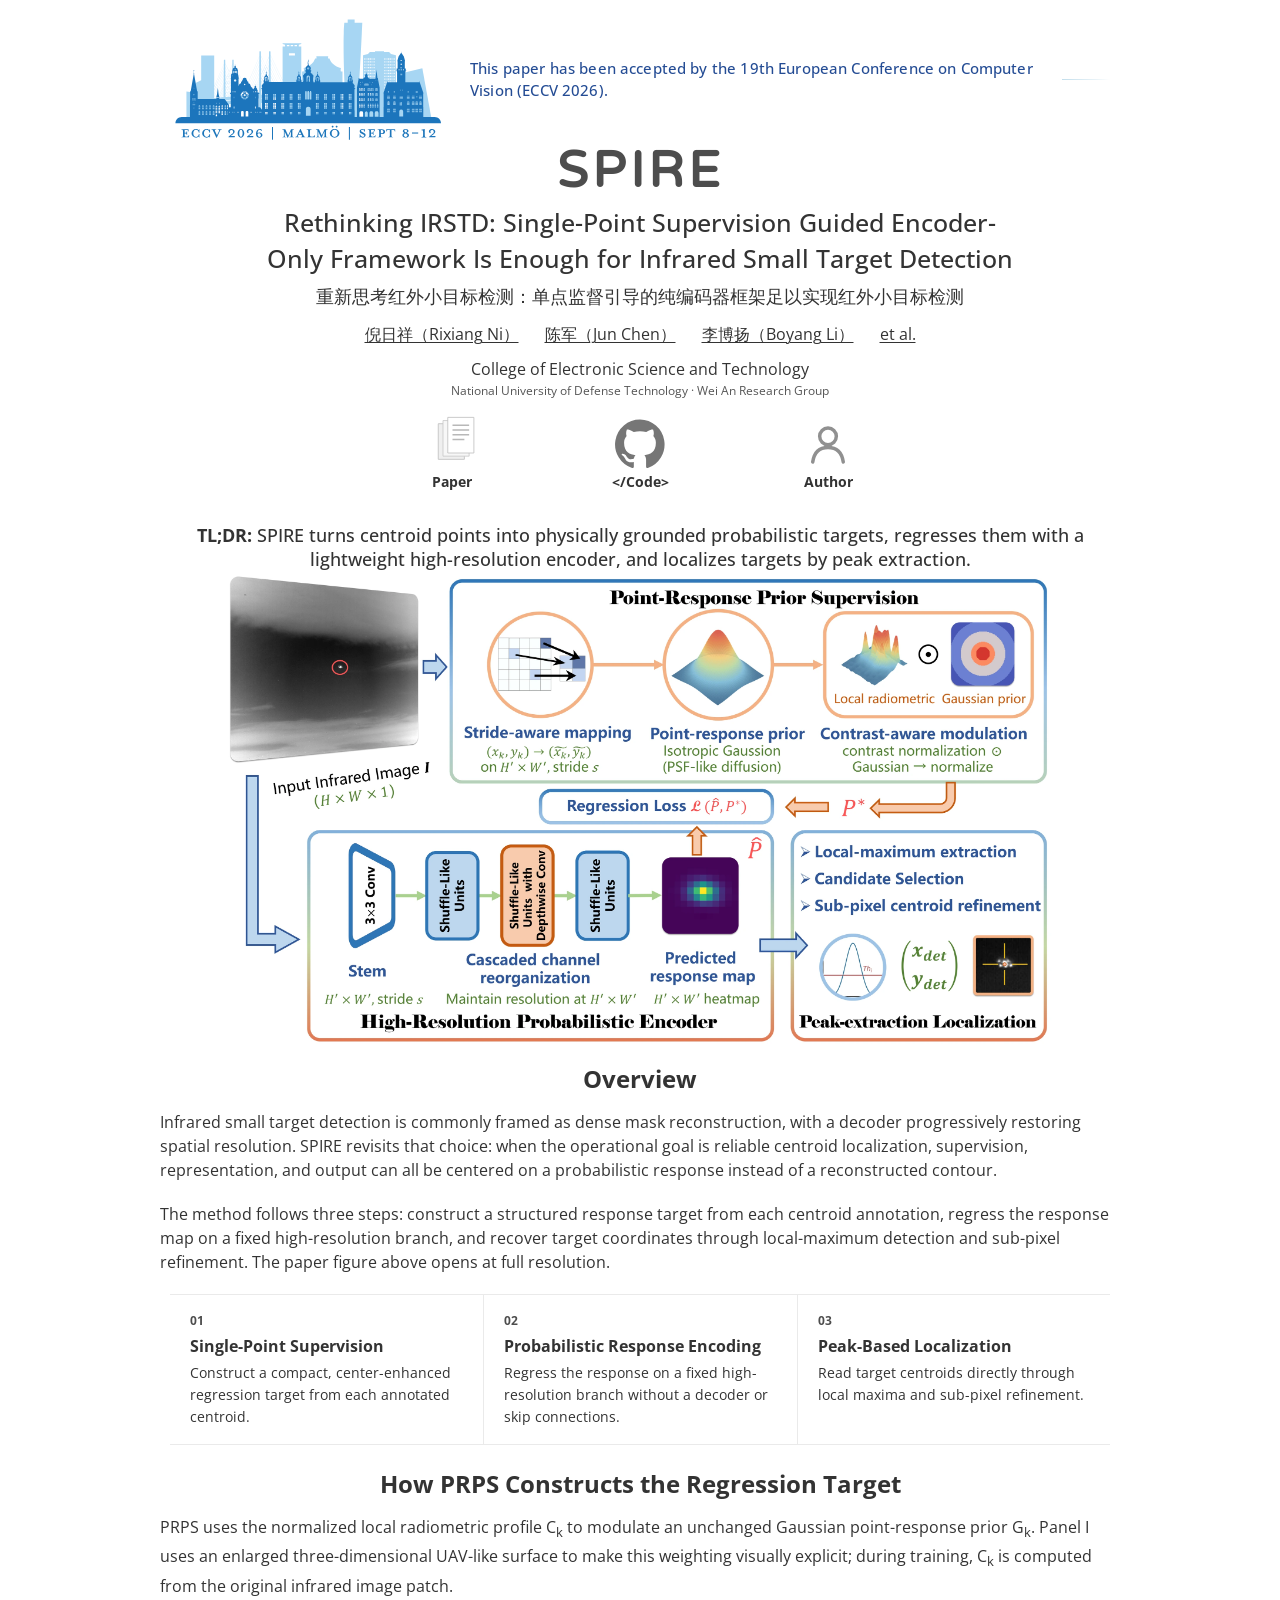
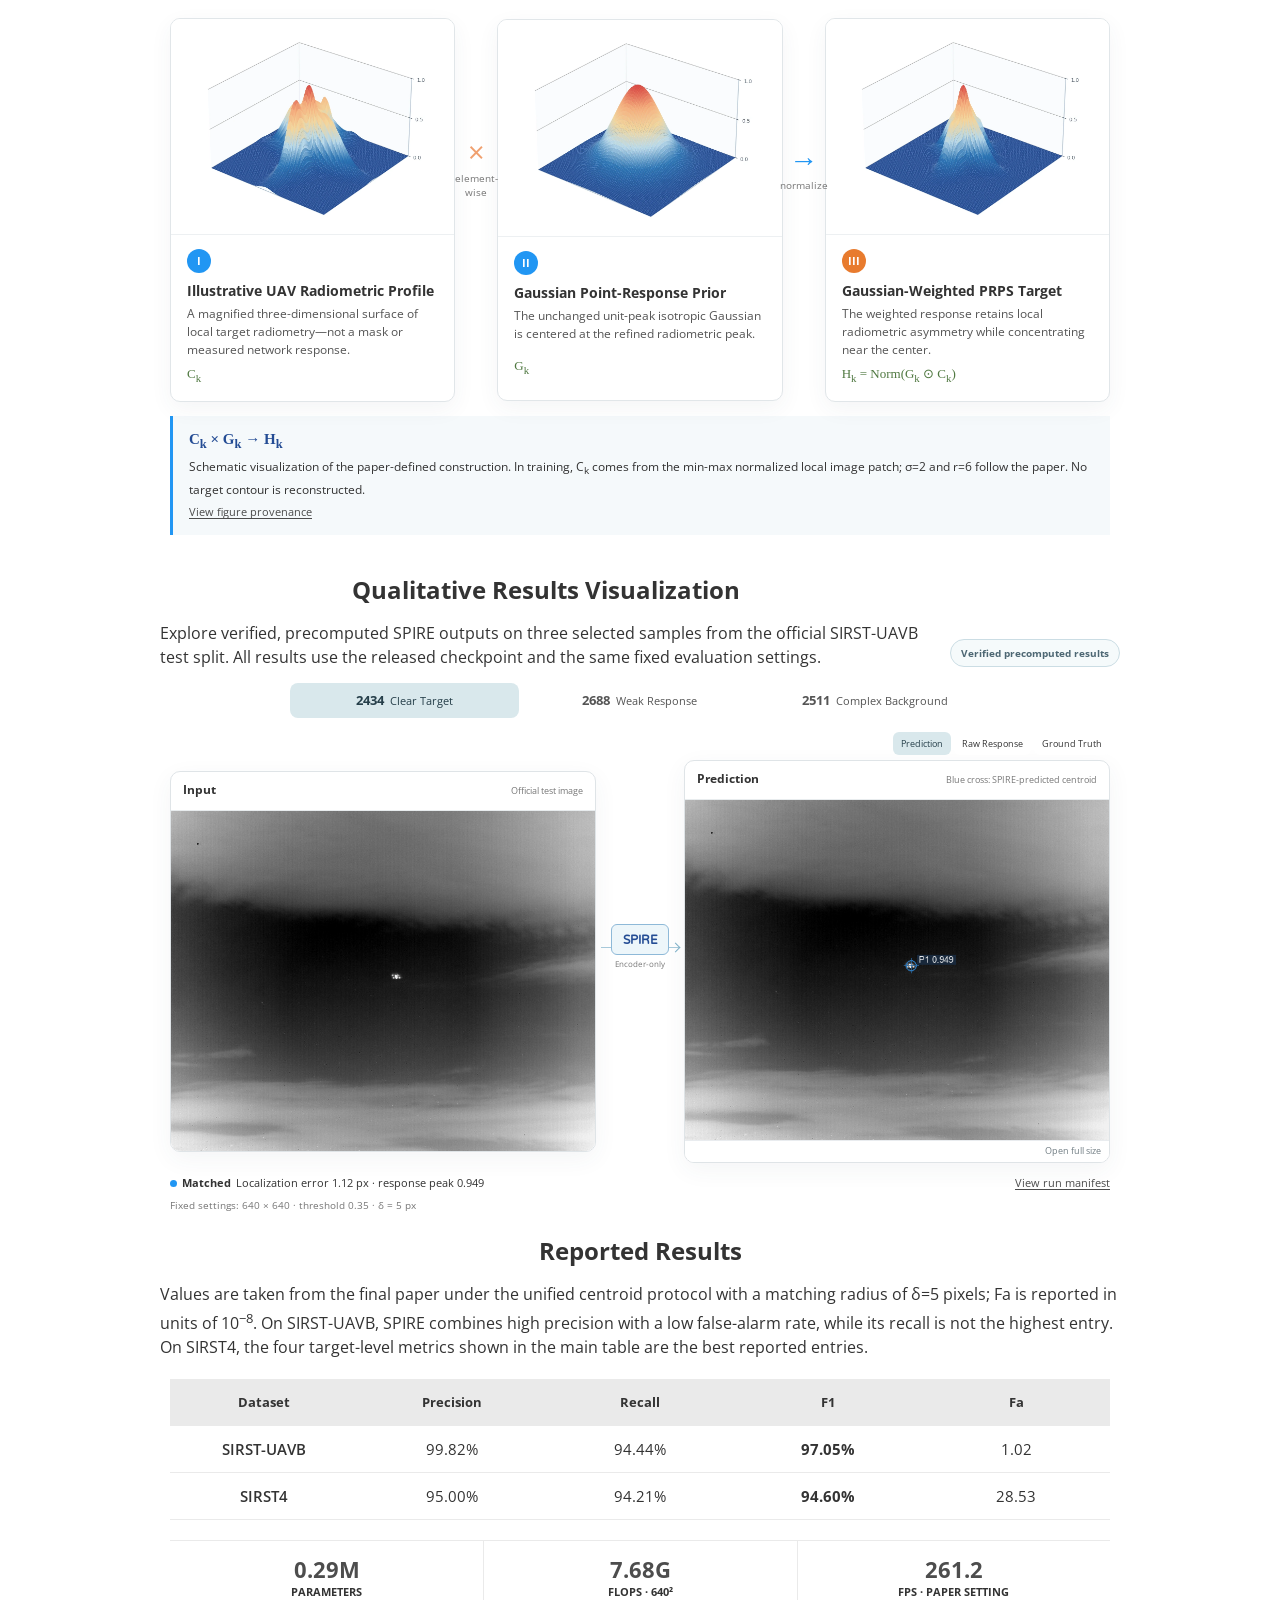
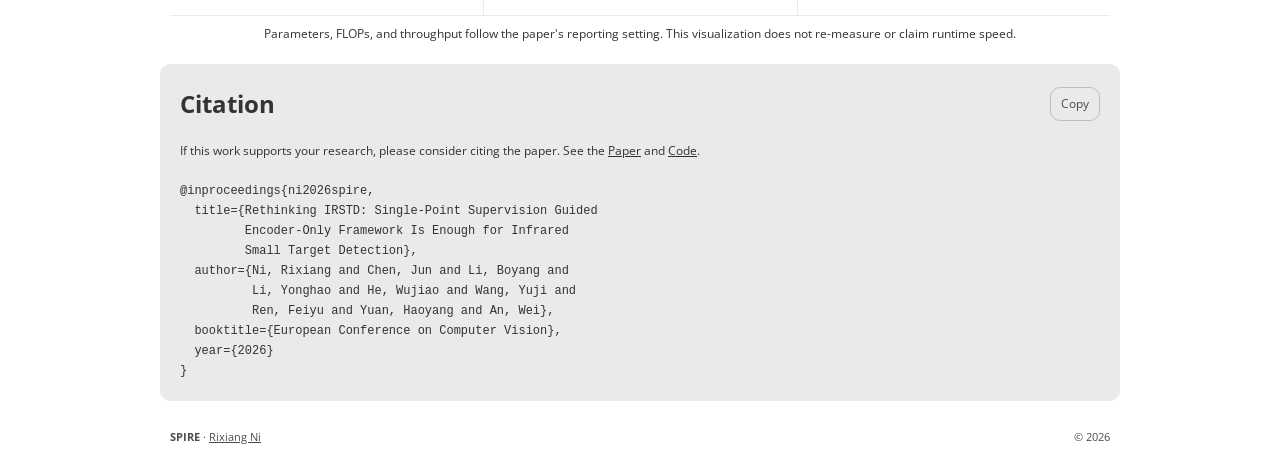
==== commit 29c4f2a7: "Describe ECCV 2026 acceptance in full" ====
--- a/index.html
+++ b/index.html
@@ -1,4 +1,4 @@
-<!DOCTYPE html><html lang="en"><head><meta charSet="utf-8"/><meta charSet="UTF-8"/><meta name="viewport" content="width=device-width, initial-scale=1"/><meta name="viewport" content="width=device-width, initial-scale=1.0"/><link rel="stylesheet" href="/_next/static/css/layout.DfOpPTeo.css" data-rsc-css-href="/_next/static/css/layout.DfOpPTeo.css" data-precedence="vite-rsc/importer-resources"/><link rel="modulepreload" fetchPriority="low" href="/_next/static/chunks/index-C2meIcB8.js"/><script src="/_next/static/chunks/rolldown-runtime-hePW80VL.js" type="module" async=""></script><script src="/_next/static/chunks/framework-CSI8Plig.js" type="module" async=""></script><link rel="preload" href="https://fonts.googleapis.com/css2?family=Open+Sans:wght@300;400;500;600;700;800&amp;family=Varela+Round&amp;display=swap" as="style"/><link rel="modulepreload" href="/_next/static/chunks/layout-segment-context-C9aLW3i8.js" crossorigin=""/><link rel="modulepreload" href="/_next/static/chunks/site-shell-DkF6PTYm.js" crossorigin=""/><meta name="description" content="SPIRE reframes infrared small target detection as centroid-oriented probabilistic response regression under single-point supervision."/><meta name="theme-color" content="#ffffff"/><meta property="og:title" content="Rethinking IRSTD: Single-Point Supervision Guided Encoder-Only Framework Is Enough for Infrared Small Target Detection"/><meta property="og:description" content="Rethinking IRSTD: Single-Point Supervision Guided Encoder-Only Framework Is Enough for Infrared Small Target Detection."/><meta property="og:type" content="website"/><link rel="preconnect" href="https://fonts.googleapis.com"/><link rel="preconnect" href="https://fonts.gstatic.com" crossorigin="anonymous"/><link rel="icon" href="/favicon.svg" type="image/svg+xml"/><title>SPIRE | Rethinking IRSTD: Single-Point Supervision Guided Encoder-Only Framework Is Enough</title><link href="https://fonts.googleapis.com/css2?family=Open+Sans:wght@300;400;500;600;700;800&amp;family=Varela+Round&amp;display=swap" rel="stylesheet"/><script>Object.assign(((self[Symbol.for("vinext.navigationRuntime")]??={bootstrap:{routeManifest:null},functions:{}}).bootstrap.rsc??={rsc:[]}),{params:{},nav:{"pathname":"/","searchParams":[]}})</script><link rel="modulepreload" href="/_next/static/chunks/index-C2meIcB8.js" />
+<!DOCTYPE html><html lang="en"><head><meta charSet="utf-8"/><meta charSet="UTF-8"/><meta name="viewport" content="width=device-width, initial-scale=1"/><meta name="viewport" content="width=device-width, initial-scale=1.0"/><link rel="stylesheet" href="/_next/static/css/layout.BJXzYRwc.css" data-rsc-css-href="/_next/static/css/layout.BJXzYRwc.css" data-precedence="vite-rsc/importer-resources"/><link rel="modulepreload" fetchPriority="low" href="/_next/static/chunks/index-J8Wmov3D.js"/><script src="/_next/static/chunks/rolldown-runtime-hePW80VL.js" type="module" async=""></script><script src="/_next/static/chunks/framework-CSI8Plig.js" type="module" async=""></script><link rel="preload" href="https://fonts.googleapis.com/css2?family=Open+Sans:wght@300;400;500;600;700;800&amp;family=Varela+Round&amp;display=swap" as="style"/><link rel="modulepreload" href="/_next/static/chunks/layout-segment-context-Cg0C_DjM.js" crossorigin=""/><link rel="modulepreload" href="/_next/static/chunks/site-shell-DRpUUha6.js" crossorigin=""/><meta name="description" content="SPIRE reframes infrared small target detection as centroid-oriented probabilistic response regression under single-point supervision."/><meta name="theme-color" content="#ffffff"/><meta property="og:title" content="Rethinking IRSTD: Single-Point Supervision Guided Encoder-Only Framework Is Enough for Infrared Small Target Detection"/><meta property="og:description" content="Rethinking IRSTD: Single-Point Supervision Guided Encoder-Only Framework Is Enough for Infrared Small Target Detection."/><meta property="og:type" content="website"/><link rel="preconnect" href="https://fonts.googleapis.com"/><link rel="preconnect" href="https://fonts.gstatic.com" crossorigin="anonymous"/><link rel="icon" href="/favicon.svg" type="image/svg+xml"/><title>SPIRE | Rethinking IRSTD: Single-Point Supervision Guided Encoder-Only Framework Is Enough</title><link href="https://fonts.googleapis.com/css2?family=Open+Sans:wght@300;400;500;600;700;800&amp;family=Varela+Round&amp;display=swap" rel="stylesheet"/><script>Object.assign(((self[Symbol.for("vinext.navigationRuntime")]??={bootstrap:{routeManifest:null},functions:{}}).bootstrap.rsc??={rsc:[]}),{params:{},nav:{"pathname":"/","searchParams":[]}})</script><link rel="modulepreload" href="/_next/static/chunks/index-J8Wmov3D.js" />
 </head><body><div class="site-root">
     <a class="skip-link" href="#overview">Skip to overview</a>
 
@@ -14,7 +14,9 @@
               height="201"
             />
             <div class="hero-conference-lockup">
-              <p class="hero-conference-name">Accepted to ECCV 2026</p>
+              <p class="hero-conference-name">
+                This paper has been accepted by the 19th European Conference on Computer Vision (ECCV 2026).
+              </p>
               <span class="hero-brandbar-rule" aria-hidden="true"></span>
             </div>
           </div>
@@ -425,4 +427,4 @@
     </dialog>
 
     
-  </div><script type="module" src="/_next/static/chunks/index-C2meIcB8.js" id="_R_" async=""></script><script>((self[Symbol.for("vinext.navigationRuntime")]??={bootstrap:{routeManifest:null},functions:{}}).bootstrap.rsc??={rsc:[]}).rsc.push("2:I[\"8c0f216c4604\",[],\"Children\",1]\n")</script><script>((self[Symbol.for("vinext.navigationRuntime")]??={bootstrap:{routeManifest:null},functions:{}}).bootstrap.rsc??={rsc:[]}).rsc.push("3:I[\"593f344dc510\",[],\"GlobalErrorBoundary\",1]\n")</script><script>((self[Symbol.for("vinext.navigationRuntime")]??={bootstrap:{routeManifest:null},functions:{}}).bootstrap.rsc??={rsc:[]}).rsc.push("4:I[\"0b874ad30386\",[],\"default\",1]\n")</script><script>((self[Symbol.for("vinext.navigationRuntime")]??={bootstrap:{routeManifest:null},functions:{}}).bootstrap.rsc??={rsc:[]}).rsc.push("5:I[\"593f344dc510\",[],\"ErrorBoundary\",1]\n")</script><script>((self[Symbol.for("vinext.navigationRuntime")]??={bootstrap:{routeManifest:null},functions:{}}).bootstrap.rsc??={rsc:[]}).rsc.push("6:I[\"15c18cfaeeff\",[],\"LayoutSegmentProvider\",1]\n")</script><script>((self[Symbol.for("vinext.navigationRuntime")]??={bootstrap:{routeManifest:null},functions:{}}).bootstrap.rsc??={rsc:[]}).rsc.push("7:I[\"8c0f216c4604\",[],\"Slot\",1]\n")</script><script>((self[Symbol.for("vinext.navigationRuntime")]??={bootstrap:{routeManifest:null},functions:{}}).bootstrap.rsc??={rsc:[]}).rsc.push("8:I[\"593f344dc510\",[],\"NotFoundBoundary\",1]\n")</script><script>((self[Symbol.for("vinext.navigationRuntime")]??={bootstrap:{routeManifest:null},functions:{}}).bootstrap.rsc??={rsc:[]}).rsc.push("9:I[\"9276801271d6\",[],\"AppRouterScrollTarget\",1]\n")</script><script>((self[Symbol.for("vinext.navigationRuntime")]??={bootstrap:{routeManifest:null},functions:{}}).bootstrap.rsc??={rsc:[]}).rsc.push("a:I[\"593f344dc510\",[],\"RedirectBoundary\",1]\n")</script><script>((self[Symbol.for("vinext.navigationRuntime")]??={bootstrap:{routeManifest:null},functions:{}}).bootstrap.rsc??={rsc:[]}).rsc.push(":HL[\"/_next/static/css/layout.DfOpPTeo.css\",\"style\"     ]\n")</script><script>((self[Symbol.for("vinext.navigationRuntime")]??={bootstrap:{routeManifest:null},functions:{}}).bootstrap.rsc??={rsc:[]}).rsc.push(":HL[\"https://fonts.googleapis.com/css2?family=Open+Sans:wght@300;400;500;600;700;800\u0026family=Varela+Round\u0026display=swap\",\"style\"     ]\n")</script><script>((self[Symbol.for("vinext.navigationRuntime")]??={bootstrap:{routeManifest:null},functions:{}}).bootstrap.rsc??={rsc:[]}).rsc.push("0:{\"__route\":\"route:/\",\"__interceptionContext\":null,\"__layoutIds\":[\"layout:/\"],\"__rootLayout\":\"/\",\"__sourcePage\":\"/page\",\"page:/\":\"$L1\",\"layout:/\":[[[[\"$\",\"link\",\"css:/_next/static/css/layout.DfOpPTeo.css\",{\"rel\":\"stylesheet\",\"precedence\":\"vite-rsc/importer-resources\",\"href\":\"/_next/static/css/layout.DfOpPTeo.css\",\"data-rsc-css-href\":\"/_next/static/css/layout.DfOpPTeo.css\"}],\"$undefined\"],[\"$\",\"html\",null,{\"lang\":\"en\",\"children\":[[\"$\",\"head\",null,{\"children\":[[\"$\",\"meta\",null,{\"charSet\":\"UTF-8\"}],[\"$\",\"meta\",null,{\"name\":\"viewport\",\"content\":\"width=device-width, initial-scale=1.0\"}],[\"$\",\"meta\",null,{\"name\":\"description\",\"content\":\"SPIRE reframes infrared small target detection as centroid-oriented probabilistic response regression under single-point supervision.\"}],[\"$\",\"meta\",null,{\"name\":\"theme-color\",\"content\":\"#ffffff\"}],[\"$\",\"meta\",null,{\"property\":\"og:title\",\"content\":\"Rethinking IRSTD: Single-Point Supervision Guided Encoder-Only Framework Is Enough for Infrared Small Target Detection\"}],[\"$\",\"meta\",null,{\"property\":\"og:description\",\"content\":\"Rethinking IRSTD: Single-Point Supervision Guided Encoder-Only Framework Is Enough for Infrared Small Target Detection.\"}],[\"$\",\"meta\",null,{\"property\":\"og:type\",\"content\":\"website\"}],[\"$\",\"link\",null,{\"rel\":\"preconnect\",\"href\":\"https://fonts.googleapis.com\"}],[\"$\",\"link\",null,{\"rel\":\"preconnect\",\"href\":\"https://fonts.gstatic.com\",\"crossOrigin\":\"anonymous\"}],[\"$\",\"link\",null,{\"href\":\"https://fonts.googleapis.com/css2?family=Open+Sans:wght@300;400;500;600;700;800\u0026family=Varela+Round\u0026display=swap\",\"rel\":\"stylesheet\"}],[\"$\",\"link\",null,{\"rel\":\"icon\",\"href\":\"/favicon.svg\",\"type\":\"image/svg+xml\"}],[\"$\",\"title\",null,{\"children\":\"SPIRE | Rethinking IRSTD: Single-Point Supervision Guided Encoder-Only Framework Is Enough\"}]]}],[\"$\",\"body\",null,{\"children\":[\"$\",\"$L2\",null,{}]}]]}]],null],\"route:/\":[[[\"$\",\"meta\",null,{\"charSet\":\"utf-8\"}],null,[[\"$\",\"meta\",\"0\",{\"name\":\"viewport\",\"content\":\"width=device-width, initial-scale=1\"}]]],[\"$\",\"$L3\",null,{\"fallback\":\"$4\",\"children\":[\"$\",\"$L5\",null,{\"fallback\":\"$4\",\"children\":[\"$\",\"$L6\",null,{\"providerId\":\"layout:/\",\"segmentMap\":{\"children\":[]},\"children\":[\"$\",\"$L7\",null,{\"id\":\"layout:/\",\"parallelSlots\":\"$undefined\",\"children\":[\"$\",\"$L8\",null,{\"resetKey\":\"\",\"fallback\":[[\"$\",\"title\",null,{\"children\":\"404: This page could not be found.\"}],[\"$\",\"div\",null,{\"style\":{\"fontFamily\":\"system-ui,\\\"Segoe UI\\\",Roboto,Helvetica,Arial,sans-serif,\\\"Apple Color Emoji\\\",\\\"Segoe UI Emoji\\\"\",\"height\":\"100vh\",\"textAlign\":\"center\",\"display\":\"flex\",\"flexDirection\":\"column\",\"alignItems\":\"center\",\"justifyContent\":\"center\"},\"children\":[\"$\",\"div\",null,{\"children\":[[\"$\",\"style\",null,{\"dangerouslySetInnerHTML\":{\"__html\":\"body{color:#000;background:#fff;margin:0}.next-error-h1{border-right:1px solid rgba(0,0,0,.3)}@media (prefers-color-scheme:dark){body{color:#fff;background:#000}.next-error-h1{border-right:1px solid rgba(255,255,255,.3)}}\"}}],[\"$\",\"h1\",null,{\"className\":\"next-error-h1\",\"style\":{\"display\":\"inline-block\",\"margin\":\"0 20px 0 0\",\"padding\":\"0 23px 0 0\",\"fontSize\":24,\"fontWeight\":500,\"verticalAlign\":\"top\",\"lineHeight\":\"49px\"},\"children\":404}],[\"$\",\"div\",null,{\"style\":{\"display\":\"inline-block\"},\"children\":[\"$\",\"h2\",null,{\"style\":{\"fontSize\":14,\"fontWeight\":400,\"lineHeight\":\"49px\",\"margin\":0},\"children\":\"This page could not be found.\"}]}]]}]}]],\"children\":[\"$\",\"$L9\",null,{\"children\":[\"$\",\"$La\",null,{\"children\":[[\"$\",\"$L6\",null,{\"providerId\":\"page:/\",\"segmentMap\":{\"children\":[\"__PAGE__\"]},\"children\":[\"$\",\"$L7\",null,{\"id\":\"page:/\"}]}],null]}]}]}]}]}]}]}],null,null],\"__layoutFlags\":{\"layout:/\":\"s\"},\"__artifactCompatibility\":{\"schemaVersion\":1,\"graphVersion\":\"app-route-graph:1177fd80f83fa7b0\",\"deploymentVersion\":\"f177f9f4-f602-487e-8211-8338cab49fd7\",\"appElementsSchemaVersion\":1,\"rscPayloadSchemaVersion\":1,\"rootBoundaryId\":\"/\",\"renderEpoch\":null},\"__renderObservation\":{\"schemaVersion\":1,\"output\":{\"kind\":\"app-rsc\",\"mountedSlotsFingerprint\":null,\"renderEpoch\":null,\"rootBoundaryId\":\"/\",\"routeId\":\"route:/\"},\"completeness\":\"partial\",\"boundaryOutcome\":{\"kind\":\"unknown\"},\"requestApis\":[{\"kind\":\"connection\",\"status\":\"unknown\"},{\"kind\":\"cookies\",\"status\":\"unknown\"},{\"kind\":\"draftMode\",\"status\":\"unknown\"},{\"kind\":\"headers\",\"status\":\"unknown\"},{\"kind\":\"params\",\"status\":\"unknown\"},{\"kind\":\"searchParams\",\"status\":\"unknown\"}],\"dynamicFetches\":[],\"cacheTags\":[\"/\",\"_N_T_/\",\"_N_T_/index\",\"_N_T_/layout\",\"_N_T_/page\"],\"pathTags\":[\"/\"],\"cacheability\":\"unknown\",\"downgrade\":{\"target\":\"freshRender\",\"reasons\":[{\"code\":\"CP_DOWNGRADE_CACHEABILITY_UNKNOWN\",\"target\":\"freshRender\"},{\"code\":\"CP_DOWNGRADE_INCOMPLETE_OBSERVATION\",\"completeness\":\"partial\",\"target\":\"freshRender\"},{\"code\":\"CP_DOWNGRADE_UNKNOWN_REQUEST_API\",\"requestApi\":\"connection\",\"target\":\"freshRender\"},{\"code\":\"CP_DOWNGRADE_UNKNOWN_REQUEST_API\",\"requestApi\":\"cookies\",\"target\":\"freshRender\"},{\"code\":\"CP_DOWNGRADE_UNKNOWN_REQUEST_API\",\"requestApi\":\"draftMode\",\"target\":\"freshRender\"},{\"code\":\"CP_DOWNGRADE_UNKNOWN_REQUEST_API\",\"requestApi\":\"headers\",\"target\":\"freshRender\"},{\"code\":\"CP_DOWNGRADE_UNKNOWN_REQUEST_API\",\"requestApi\":\"params\",\"target\":\"freshRender\"},{\"code\":\"CP_DOWNGRADE_UNKNOWN_REQUEST_API\",\"requestApi\":\"searchParams\",\"target\":\"freshRender\"}],\"fallback\":{\"kind\":\"breakerFallback\",\"code\":\"CP_PRIVATE_DYNAMIC_DOWNGRADE\",\"mode\":\"renderFresh\",\"scope\":\"affectedOutput\",\"fields\":{\"reasonCodes\":[\"CP_DOWNGRADE_CACHEABILITY_UNKNOWN\",\"CP_DOWNGRADE_INCOMPLETE_OBSERVATION\",\"CP_DOWNGRADE_UNKNOWN_REQUEST_API\",\"CP_DOWNGRADE_UNKNOWN_REQUEST_API\",\"CP_DOWNGRADE_UNKNOWN_REQUEST_API\",\"CP_DOWNGRADE_UNKNOWN_REQUEST_API\",\"CP_DOWNGRADE_UNKNOWN_REQUEST_API\",\"CP_DOWNGRADE_UNKNOWN_REQUEST_API\"],\"target\":\"freshRender\"}},\"isPublicCacheCandidate\":false}}}\n")</script><script>((self[Symbol.for("vinext.navigationRuntime")]??={bootstrap:{routeManifest:null},functions:{}}).bootstrap.rsc??={rsc:[]}).rsc.push("b:I[\"6f014b4f0add\",[],\"default\",1]\n")</script><script>((self[Symbol.for("vinext.navigationRuntime")]??={bootstrap:{routeManifest:null},functions:{}}).bootstrap.rsc??={rsc:[]}).rsc.push("1:[\"$\",\"$Lb\",null,{}]\n")</script><script>Object.assign(((self[Symbol.for("vinext.navigationRuntime")]??={bootstrap:{routeManifest:null},functions:{}}).bootstrap.rsc??={rsc:[]}),{"initialCacheKind":"static"});((self[Symbol.for("vinext.navigationRuntime")]??={bootstrap:{routeManifest:null},functions:{}}).bootstrap.rsc??={rsc:[]}).done=true</script></body></html>+  </div><script type="module" src="/_next/static/chunks/index-J8Wmov3D.js" id="_R_" async=""></script><script>((self[Symbol.for("vinext.navigationRuntime")]??={bootstrap:{routeManifest:null},functions:{}}).bootstrap.rsc??={rsc:[]}).rsc.push("2:I[\"8c0f216c4604\",[],\"Children\",1]\n")</script><script>((self[Symbol.for("vinext.navigationRuntime")]??={bootstrap:{routeManifest:null},functions:{}}).bootstrap.rsc??={rsc:[]}).rsc.push("3:I[\"593f344dc510\",[],\"GlobalErrorBoundary\",1]\n")</script><script>((self[Symbol.for("vinext.navigationRuntime")]??={bootstrap:{routeManifest:null},functions:{}}).bootstrap.rsc??={rsc:[]}).rsc.push("4:I[\"0b874ad30386\",[],\"default\",1]\n")</script><script>((self[Symbol.for("vinext.navigationRuntime")]??={bootstrap:{routeManifest:null},functions:{}}).bootstrap.rsc??={rsc:[]}).rsc.push("5:I[\"593f344dc510\",[],\"ErrorBoundary\",1]\n")</script><script>((self[Symbol.for("vinext.navigationRuntime")]??={bootstrap:{routeManifest:null},functions:{}}).bootstrap.rsc??={rsc:[]}).rsc.push("6:I[\"15c18cfaeeff\",[],\"LayoutSegmentProvider\",1]\n")</script><script>((self[Symbol.for("vinext.navigationRuntime")]??={bootstrap:{routeManifest:null},functions:{}}).bootstrap.rsc??={rsc:[]}).rsc.push("7:I[\"8c0f216c4604\",[],\"Slot\",1]\n")</script><script>((self[Symbol.for("vinext.navigationRuntime")]??={bootstrap:{routeManifest:null},functions:{}}).bootstrap.rsc??={rsc:[]}).rsc.push("8:I[\"593f344dc510\",[],\"NotFoundBoundary\",1]\n")</script><script>((self[Symbol.for("vinext.navigationRuntime")]??={bootstrap:{routeManifest:null},functions:{}}).bootstrap.rsc??={rsc:[]}).rsc.push("9:I[\"9276801271d6\",[],\"AppRouterScrollTarget\",1]\n")</script><script>((self[Symbol.for("vinext.navigationRuntime")]??={bootstrap:{routeManifest:null},functions:{}}).bootstrap.rsc??={rsc:[]}).rsc.push("a:I[\"593f344dc510\",[],\"RedirectBoundary\",1]\n")</script><script>((self[Symbol.for("vinext.navigationRuntime")]??={bootstrap:{routeManifest:null},functions:{}}).bootstrap.rsc??={rsc:[]}).rsc.push(":HL[\"/_next/static/css/layout.BJXzYRwc.css\",\"style\"     ]\n")</script><script>((self[Symbol.for("vinext.navigationRuntime")]??={bootstrap:{routeManifest:null},functions:{}}).bootstrap.rsc??={rsc:[]}).rsc.push(":HL[\"https://fonts.googleapis.com/css2?family=Open+Sans:wght@300;400;500;600;700;800\u0026family=Varela+Round\u0026display=swap\",\"style\"     ]\n")</script><script>((self[Symbol.for("vinext.navigationRuntime")]??={bootstrap:{routeManifest:null},functions:{}}).bootstrap.rsc??={rsc:[]}).rsc.push("0:{\"__route\":\"route:/\",\"__interceptionContext\":null,\"__layoutIds\":[\"layout:/\"],\"__rootLayout\":\"/\",\"__sourcePage\":\"/page\",\"page:/\":\"$L1\",\"layout:/\":[[[[\"$\",\"link\",\"css:/_next/static/css/layout.BJXzYRwc.css\",{\"rel\":\"stylesheet\",\"precedence\":\"vite-rsc/importer-resources\",\"href\":\"/_next/static/css/layout.BJXzYRwc.css\",\"data-rsc-css-href\":\"/_next/static/css/layout.BJXzYRwc.css\"}],\"$undefined\"],[\"$\",\"html\",null,{\"lang\":\"en\",\"children\":[[\"$\",\"head\",null,{\"children\":[[\"$\",\"meta\",null,{\"charSet\":\"UTF-8\"}],[\"$\",\"meta\",null,{\"name\":\"viewport\",\"content\":\"width=device-width, initial-scale=1.0\"}],[\"$\",\"meta\",null,{\"name\":\"description\",\"content\":\"SPIRE reframes infrared small target detection as centroid-oriented probabilistic response regression under single-point supervision.\"}],[\"$\",\"meta\",null,{\"name\":\"theme-color\",\"content\":\"#ffffff\"}],[\"$\",\"meta\",null,{\"property\":\"og:title\",\"content\":\"Rethinking IRSTD: Single-Point Supervision Guided Encoder-Only Framework Is Enough for Infrared Small Target Detection\"}],[\"$\",\"meta\",null,{\"property\":\"og:description\",\"content\":\"Rethinking IRSTD: Single-Point Supervision Guided Encoder-Only Framework Is Enough for Infrared Small Target Detection.\"}],[\"$\",\"meta\",null,{\"property\":\"og:type\",\"content\":\"website\"}],[\"$\",\"link\",null,{\"rel\":\"preconnect\",\"href\":\"https://fonts.googleapis.com\"}],[\"$\",\"link\",null,{\"rel\":\"preconnect\",\"href\":\"https://fonts.gstatic.com\",\"crossOrigin\":\"anonymous\"}],[\"$\",\"link\",null,{\"href\":\"https://fonts.googleapis.com/css2?family=Open+Sans:wght@300;400;500;600;700;800\u0026family=Varela+Round\u0026display=swap\",\"rel\":\"stylesheet\"}],[\"$\",\"link\",null,{\"rel\":\"icon\",\"href\":\"/favicon.svg\",\"type\":\"image/svg+xml\"}],[\"$\",\"title\",null,{\"children\":\"SPIRE | Rethinking IRSTD: Single-Point Supervision Guided Encoder-Only Framework Is Enough\"}]]}],[\"$\",\"body\",null,{\"children\":[\"$\",\"$L2\",null,{}]}]]}]],null],\"route:/\":[[[\"$\",\"meta\",null,{\"charSet\":\"utf-8\"}],null,[[\"$\",\"meta\",\"0\",{\"name\":\"viewport\",\"content\":\"width=device-width, initial-scale=1\"}]]],[\"$\",\"$L3\",null,{\"fallback\":\"$4\",\"children\":[\"$\",\"$L5\",null,{\"fallback\":\"$4\",\"children\":[\"$\",\"$L6\",null,{\"providerId\":\"layout:/\",\"segmentMap\":{\"children\":[]},\"children\":[\"$\",\"$L7\",null,{\"id\":\"layout:/\",\"parallelSlots\":\"$undefined\",\"children\":[\"$\",\"$L8\",null,{\"resetKey\":\"\",\"fallback\":[[\"$\",\"title\",null,{\"children\":\"404: This page could not be found.\"}],[\"$\",\"div\",null,{\"style\":{\"fontFamily\":\"system-ui,\\\"Segoe UI\\\",Roboto,Helvetica,Arial,sans-serif,\\\"Apple Color Emoji\\\",\\\"Segoe UI Emoji\\\"\",\"height\":\"100vh\",\"textAlign\":\"center\",\"display\":\"flex\",\"flexDirection\":\"column\",\"alignItems\":\"center\",\"justifyContent\":\"center\"},\"children\":[\"$\",\"div\",null,{\"children\":[[\"$\",\"style\",null,{\"dangerouslySetInnerHTML\":{\"__html\":\"body{color:#000;background:#fff;margin:0}.next-error-h1{border-right:1px solid rgba(0,0,0,.3)}@media (prefers-color-scheme:dark){body{color:#fff;background:#000}.next-error-h1{border-right:1px solid rgba(255,255,255,.3)}}\"}}],[\"$\",\"h1\",null,{\"className\":\"next-error-h1\",\"style\":{\"display\":\"inline-block\",\"margin\":\"0 20px 0 0\",\"padding\":\"0 23px 0 0\",\"fontSize\":24,\"fontWeight\":500,\"verticalAlign\":\"top\",\"lineHeight\":\"49px\"},\"children\":404}],[\"$\",\"div\",null,{\"style\":{\"display\":\"inline-block\"},\"children\":[\"$\",\"h2\",null,{\"style\":{\"fontSize\":14,\"fontWeight\":400,\"lineHeight\":\"49px\",\"margin\":0},\"children\":\"This page could not be found.\"}]}]]}]}]],\"children\":[\"$\",\"$L9\",null,{\"children\":[\"$\",\"$La\",null,{\"children\":[[\"$\",\"$L6\",null,{\"providerId\":\"page:/\",\"segmentMap\":{\"children\":[\"__PAGE__\"]},\"children\":[\"$\",\"$L7\",null,{\"id\":\"page:/\"}]}],null]}]}]}]}]}]}]}],null,null],\"__layoutFlags\":{\"layout:/\":\"s\"},\"__artifactCompatibility\":{\"schemaVersion\":1,\"graphVersion\":\"app-route-graph:1177fd80f83fa7b0\",\"deploymentVersion\":\"21e86ec0-986e-42a3-8562-3ece344336aa\",\"appElementsSchemaVersion\":1,\"rscPayloadSchemaVersion\":1,\"rootBoundaryId\":\"/\",\"renderEpoch\":null},\"__renderObservation\":{\"schemaVersion\":1,\"output\":{\"kind\":\"app-rsc\",\"mountedSlotsFingerprint\":null,\"renderEpoch\":null,\"rootBoundaryId\":\"/\",\"routeId\":\"route:/\"},\"completeness\":\"partial\",\"boundaryOutcome\":{\"kind\":\"unknown\"},\"requestApis\":[{\"kind\":\"connection\",\"status\":\"unknown\"},{\"kind\":\"cookies\",\"status\":\"unknown\"},{\"kind\":\"draftMode\",\"status\":\"unknown\"},{\"kind\":\"headers\",\"status\":\"unknown\"},{\"kind\":\"params\",\"status\":\"unknown\"},{\"kind\":\"searchParams\",\"status\":\"unknown\"}],\"dynamicFetches\":[],\"cacheTags\":[\"/\",\"_N_T_/\",\"_N_T_/index\",\"_N_T_/layout\",\"_N_T_/page\"],\"pathTags\":[\"/\"],\"cacheability\":\"unknown\",\"downgrade\":{\"target\":\"freshRender\",\"reasons\":[{\"code\":\"CP_DOWNGRADE_CACHEABILITY_UNKNOWN\",\"target\":\"freshRender\"},{\"code\":\"CP_DOWNGRADE_INCOMPLETE_OBSERVATION\",\"completeness\":\"partial\",\"target\":\"freshRender\"},{\"code\":\"CP_DOWNGRADE_UNKNOWN_REQUEST_API\",\"requestApi\":\"connection\",\"target\":\"freshRender\"},{\"code\":\"CP_DOWNGRADE_UNKNOWN_REQUEST_API\",\"requestApi\":\"cookies\",\"target\":\"freshRender\"},{\"code\":\"CP_DOWNGRADE_UNKNOWN_REQUEST_API\",\"requestApi\":\"draftMode\",\"target\":\"freshRender\"},{\"code\":\"CP_DOWNGRADE_UNKNOWN_REQUEST_API\",\"requestApi\":\"headers\",\"target\":\"freshRender\"},{\"code\":\"CP_DOWNGRADE_UNKNOWN_REQUEST_API\",\"requestApi\":\"params\",\"target\":\"freshRender\"},{\"code\":\"CP_DOWNGRADE_UNKNOWN_REQUEST_API\",\"requestApi\":\"searchParams\",\"target\":\"freshRender\"}],\"fallback\":{\"kind\":\"breakerFallback\",\"code\":\"CP_PRIVATE_DYNAMIC_DOWNGRADE\",\"mode\":\"renderFresh\",\"scope\":\"affectedOutput\",\"fields\":{\"reasonCodes\":[\"CP_DOWNGRADE_CACHEABILITY_UNKNOWN\",\"CP_DOWNGRADE_INCOMPLETE_OBSERVATION\",\"CP_DOWNGRADE_UNKNOWN_REQUEST_API\",\"CP_DOWNGRADE_UNKNOWN_REQUEST_API\",\"CP_DOWNGRADE_UNKNOWN_REQUEST_API\",\"CP_DOWNGRADE_UNKNOWN_REQUEST_API\",\"CP_DOWNGRADE_UNKNOWN_REQUEST_API\",\"CP_DOWNGRADE_UNKNOWN_REQUEST_API\"],\"target\":\"freshRender\"}},\"isPublicCacheCandidate\":false}}}\n")</script><script>((self[Symbol.for("vinext.navigationRuntime")]??={bootstrap:{routeManifest:null},functions:{}}).bootstrap.rsc??={rsc:[]}).rsc.push("b:I[\"6f014b4f0add\",[],\"default\",1]\n")</script><script>((self[Symbol.for("vinext.navigationRuntime")]??={bootstrap:{routeManifest:null},functions:{}}).bootstrap.rsc??={rsc:[]}).rsc.push("1:[\"$\",\"$Lb\",null,{}]\n")</script><script>Object.assign(((self[Symbol.for("vinext.navigationRuntime")]??={bootstrap:{routeManifest:null},functions:{}}).bootstrap.rsc??={rsc:[]}),{"initialCacheKind":"static"});((self[Symbol.for("vinext.navigationRuntime")]??={bootstrap:{routeManifest:null},functions:{}}).bootstrap.rsc??={rsc:[]}).done=true</script></body></html>
--- a/_next/static/css/layout.BJXzYRwc.css
+++ b/_next/static/css/layout.BJXzYRwc.css
@@ -0,0 +1 @@
+:root{--lightningcss-light:initial;--lightningcss-dark: ;color-scheme:light;--lerf-bg:#fff;--lerf-ink:#333;--lerf-logo:#4d4d4d;--lerf-light:#eaeaea;--lerf-active:#d9e8ec;--lerf-blue:#2196f3;--lerf-blue-hover:#0b7dda;--lerf-line:#d6d6d6;--font-body:"Open Sans", "PingFang SC", "Microsoft YaHei", sans-serif;--font-logo:"Varela Round", sans-serif}*{box-sizing:border-box}html{scroll-behavior:smooth;min-width:320px}body{min-height:100%;color:var(--lerf-ink);background-color:var(--lerf-bg);font-family:var(--font-body);text-rendering:optimizelegibility;-webkit-font-smoothing:antialiased;margin:0;font-size:12px;line-height:20px}img{max-width:100%;height:auto;display:block}button,a{-webkit-tap-highlight-color:transparent}button{color:inherit;font:inherit}a{color:inherit}:focus-visible{outline:2px solid var(--lerf-blue);outline-offset:3px}.skip-link{z-index:1000;color:#fff;background:var(--lerf-blue);border-radius:5px;padding:7px 10px;transition:transform .12s;position:fixed;top:8px;left:8px;transform:translateY(-180%)}.skip-link:focus{transform:translateY(0)}.project-section{text-align:center;margin-left:30px;margin-right:30px}.project-container{max-width:940px;margin-left:auto;margin-right:auto;padding-left:0}.base-row{margin-left:-10px;margin-right:-10px}.title-row{margin-top:20px}.hero-brandbar{align-items:center;gap:24px;padding-top:14px;display:flex}.hero-venue-logo{flex:none;width:276px;height:auto}.hero-conference-lockup{flex:auto;align-items:center;gap:16px;min-width:0;display:flex}.hero-conference-name{color:#244c94;letter-spacing:.01em;text-align:left;white-space:normal;flex:0 auto;margin:0;font-size:15px;font-weight:500;line-height:22px}.hero-brandbar-rule{background:linear-gradient(90deg,#b8d8e8d9,#b8d8e84d 72%,#0000);flex:auto;min-width:48px;height:1px}.hero-title-row{margin-top:-6px}.project-kicker{color:var(--lerf-logo);font-family:var(--font-logo);letter-spacing:4px;margin:0;font-size:50px;font-weight:700;line-height:65px}.project-title{max-width:920px;color:var(--lerf-ink);font-family:var(--font-body);letter-spacing:0;text-wrap:balance;margin:0 auto 6px;font-size:25px;font-weight:500;line-height:36px}.project-title-zh{max-width:820px;color:var(--lerf-ink);text-wrap:balance;margin:0 auto 14px;font-size:18px;font-weight:400;line-height:28px}.project-subheader{color:var(--lerf-ink);font-family:var(--font-body);letter-spacing:0;margin-top:0;margin-bottom:10px;font-size:25px;font-weight:500;line-height:44px}.author-row{flex-wrap:wrap;justify-content:center;align-items:baseline;gap:5px 26px;height:auto;min-height:25px;margin-top:2px;display:flex}.author-text{min-width:0;color:var(--lerf-ink);font-family:var(--font-body);text-underline-offset:2px;white-space:nowrap;font-size:16px;font-weight:400;line-height:20px;text-decoration:underline;text-decoration-thickness:1px}a.author-text:hover{color:#000}.institution{color:var(--lerf-ink);font-family:var(--font-body);letter-spacing:0;margin:0;padding-top:10px;font-size:16px;font-weight:400;line-height:20px}.team-note{color:#555;margin:2px 0 0;font-size:12px;line-height:20px}.resource-icons,.resource-labels{grid-template-columns:repeat(3,1fr);width:60%;margin-left:auto;margin-right:auto;display:grid}.resource-icons{margin-top:5px}.resource-link{justify-content:center;align-items:flex-end;min-height:66px;text-decoration:none;display:flex}.resource-icon{width:57px;height:57px;color:var(--lerf-logo)}.github-icon{fill:currentColor;opacity:.77;width:52px;height:52px;margin-bottom:2px}.profile-icon{opacity:.62;width:50px;height:50px;margin-bottom:3px}.resource-link:hover .resource-icon{opacity:1}.resource-labels>div{min-width:0}.resource-labels strong{color:var(--lerf-ink);font-family:var(--font-body);font-size:14px;line-height:20px}.tldr{color:var(--lerf-ink);font-family:var(--font-body);letter-spacing:0;margin-top:30px;margin-bottom:3px;font-size:18px;font-weight:500;line-height:24px}.hero-media{cursor:zoom-in;background:#fff;border:0;border-radius:15px;width:90%;margin:0 auto 10px;padding:0;display:block;position:relative;overflow:hidden}.hero-media img{width:100%}.zoom-cue{display:none}.content-block{width:calc(100% + 20px);margin-top:10px;margin-left:-10px}.section-title{color:var(--lerf-ink);font-family:var(--font-body);margin:16px 0;font-size:24px;font-weight:700;line-height:1.25}.paragraph{color:var(--lerf-ink);font-family:var(--font-body);letter-spacing:0;text-align:left;margin-top:0;margin-bottom:20px;font-size:16px;font-weight:400;line-height:24px}.method-flow{border-top:1px solid var(--lerf-light);border-bottom:1px solid var(--lerf-light);text-align:left;grid-template-columns:repeat(3,1fr);width:calc(100% - 20px);margin:20px auto 24px;display:grid}.method-flow>div{min-width:0;padding:16px 20px}.method-flow>div+div{border-left:1px solid var(--lerf-light)}.method-flow span{color:var(--lerf-logo);margin-bottom:3px;font-size:12px;font-weight:700;display:block}.method-flow strong{font-size:16px;line-height:24px;display:block}.method-flow p{margin:4px 0 0;font-size:14px;line-height:22px}.prps-flow{grid-template-columns:minmax(0,1fr) 42px minmax(0,1fr) 42px minmax(0,1fr);align-items:center;width:calc(100% - 20px);margin:18px auto 14px;display:grid}.prps-step{text-align:left;background:#fff;border:1px solid #e1e6e9;border-radius:10px;min-width:0;margin:0;overflow:hidden;box-shadow:0 7px 22px #304a600e}.prps-step[data-prps-step=fusion]{border-color:#e1e6e9;box-shadow:0 7px 22px #304a600e}.prps-step[data-prps-step=fusion] figcaption>span{background:#e87b2e}.prps-step button{cursor:zoom-in;background:#fff;border:0;width:100%;padding:0;display:block}.prps-step img{aspect-ratio:1032/786;object-fit:contain;width:100%}.prps-step figcaption{border-top:1px solid #edf0f2;min-height:164px;padding:14px 16px 13px}.prps-step figcaption>span{color:#fff;background:var(--lerf-blue);border-radius:50%;place-items:center;width:24px;height:24px;margin-bottom:8px;font-size:11px;font-weight:700;display:inline-grid}.prps-step strong,.prps-step p,.prps-step code{display:block}.prps-step strong{font-size:14px;line-height:20px}.prps-step p{color:#555;min-height:44px;margin:4px 0 5px;font-size:12px;line-height:18px}.prps-step code{color:#4f7840;font-family:Georgia,Times New Roman,serif;font-size:13px;line-height:20px}.prps-operator{flex-direction:column;justify-content:center;align-items:center;gap:3px;min-width:0;display:flex;transform:translateY(-42px)}.prps-operator span{color:#f0a06f;font-size:29px;font-weight:400;line-height:32px}.prps-operator.arrow span{color:var(--lerf-blue)}.prps-operator small{color:#777;font-size:10px;line-height:14px}.mechanism-note{border-left:3px solid var(--lerf-blue);text-align:left;background:#f5f9fb;width:calc(100% - 20px);margin:0 auto 24px;padding:13px 16px}.mechanism-note strong{color:#244c94;font-family:Georgia,Times New Roman,serif;font-size:15px}.mechanism-note p{margin:3px 0;font-size:12px;line-height:19px}.mechanism-note a,.inference-meta a{color:#4c4c4c;text-underline-offset:2px;font-size:11px;text-decoration:underline}.demo-heading{grid-template-columns:minmax(0,1fr) auto;align-items:end;gap:18px;display:grid}.demo-heading .paragraph{margin-bottom:12px}.precomputed-badge{color:#4d6773;white-space:nowrap;background:#f5fafb;border:1px solid #cbdde4;border-radius:999px;margin-bottom:14px;padding:5px 10px;font-size:10px;font-weight:700;line-height:16px}.inference-shell{width:calc(100% - 20px);margin-left:auto;margin-right:auto}.sample-tabs,.view-tabs{align-items:center;display:flex}.sample-tabs{gap:6px;width:min(700px,100%);margin:2px auto 14px}.sample-tabs button,.view-tabs button{cursor:pointer;background:#fff;border:0;outline:0}.sample-tabs button{color:#555;border-radius:8px;flex:1 1 0;justify-content:center;align-items:baseline;gap:6px;min-width:0;padding:8px 10px;font-size:11px;line-height:18px;display:flex}.sample-tabs button:hover,.view-tabs button:hover{background:var(--lerf-light)}.sample-tabs button[aria-selected=true],.view-tabs button[aria-selected=true]{color:#263f4a;background:var(--lerf-active)}.sample-tabs strong{color:inherit;font-size:13px}.mobile-demo-flow{display:none}.inference-demo-grid{grid-template-columns:minmax(0,1fr) 88px minmax(0,1fr);align-items:center;gap:0;display:grid}.demo-frame{background:#fff;border:1px solid #dfe4e7;border-radius:10px;min-width:0;margin:0;overflow:hidden;box-shadow:0 7px 24px #304a600e}.frame-label{text-align:left;border-bottom:1px solid #e8ecee;justify-content:space-between;align-items:baseline;gap:8px;min-height:39px;padding:9px 12px;display:flex}.frame-label span{font-size:12px;font-weight:700;line-height:18px}.frame-label small{color:#777;text-overflow:ellipsis;white-space:nowrap;font-size:9px;line-height:16px;overflow:hidden}.demo-frame img{aspect-ratio:5/4;object-fit:contain;background:#fff;width:100%}.demo-image-button{cursor:zoom-in;background:#fff;border:0;width:100%;padding:0;display:block;position:relative}.demo-zoom-cue{color:#46565e;text-align:right;opacity:.76;background:#fff;border-top:1px solid #73899433;width:100%;padding:3px 8px 4px;font-size:9px;line-height:14px;display:block}:is(.demo-image-button:hover .demo-zoom-cue,.demo-image-button:focus-visible .demo-zoom-cue){opacity:1}.input-frame{margin-top:28px}.inference-bridge{z-index:0;color:var(--lerf-logo);flex-direction:column;justify-content:center;align-items:center;display:flex;position:relative}.encoder-chip{color:#244c94;min-width:58px;min-height:31px;font-family:var(--font-logo);background:#edf6fa;border:1px solid #8eb9d8;border-radius:6px;place-items:center;font-size:12px;font-weight:700;display:grid}.inference-bridge small{color:#777;margin-top:3px;font-size:8px;line-height:12px}.inference-bridge i{z-index:-1;background:#a7c9da;width:78px;height:1px;display:block;position:absolute}.inference-bridge i:after{content:"";border-top:1px solid #7eafc6;border-right:1px solid #7eafc6;width:6px;height:6px;position:absolute;top:-3px;right:0;transform:rotate(45deg)}.output-column{min-width:0}.view-tabs{justify-content:flex-end;gap:3px;margin:0 0 5px}.view-tabs button{white-space:nowrap;border-radius:6px;padding:4px 8px;font-size:9px;line-height:15px}.mobile-input-tab{display:none}[data-inference-main].is-updating{animation:.18s ease-out inference-fade}@keyframes inference-fade{0%{opacity:.32}to{opacity:1}}.inference-meta{text-align:left;justify-content:space-between;align-items:baseline;gap:18px;margin:10px 0 3px;display:flex}.inference-meta p{flex-wrap:wrap;align-items:baseline;gap:5px;min-width:0;margin:0;font-size:11px;line-height:18px;display:flex}.inference-meta a{flex:none}.inference-settings{color:#777;text-align:left;margin:0 0 22px;font-size:10px;line-height:18px}.status-dot{background-color:var(--lerf-blue);border-radius:50%;flex:0 0 7px;width:7px;height:7px;display:inline-block}.status-dot.is-warning{background-color:var(--lerf-logo)}.results-table-wrap{width:calc(100% - 20px);margin:10px auto 20px;overflow-x:auto}.results-table{border-collapse:collapse;width:100%;color:var(--lerf-ink);table-layout:fixed;font-size:15px;line-height:22px}.results-table th,.results-table td{border-bottom:1px solid var(--lerf-light);text-align:center;padding:12px 8px}.results-table thead th{background-color:var(--lerf-light);font-size:13px;font-weight:700}.results-table tbody th{font-weight:600}.efficiency-row{border-top:1px solid var(--lerf-light);border-bottom:1px solid var(--lerf-light);grid-template-columns:repeat(3,1fr);width:calc(100% - 20px);margin:20px auto 8px;display:grid}.efficiency-row>div{padding:14px 10px}.efficiency-row>div+div{border-left:1px solid var(--lerf-light)}.efficiency-row strong,.efficiency-row span{display:block}.efficiency-row strong{color:var(--lerf-logo);font-size:22px;line-height:28px}.efficiency-row span{text-transform:uppercase;font-size:11px;font-weight:700;line-height:18px}.result-note{width:calc(100% - 20px);margin:0 auto 20px;font-size:12px;line-height:20px}.citation{background-color:var(--lerf-light);text-align:left;border-radius:10px;width:calc(100% + 20px);margin-top:10px;margin-left:-10px;padding-top:3px;overflow:hidden}.citation-heading{justify-content:space-between;align-items:center;margin:10px;padding:10px;display:flex}.citation-heading h2{margin:0;font-size:24px;line-height:30px}.citation-heading button{min-width:40px;min-height:34px;color:var(--lerf-logo);cursor:pointer;background-color:#0000;border:1px solid #bdbdbd;border-radius:10px;padding:6px 10px}.citation-heading button:hover{background-color:var(--lerf-active)}.citation>p{margin:0 20px 10px}.citation>p a{text-decoration:underline}.citation pre{white-space:pre;margin:0 10px 10px;padding:10px;font-size:12px;line-height:20px;overflow:auto}footer{color:var(--lerf-logo);justify-content:space-between;align-items:center;gap:20px;margin:26px 0 18px;font-size:11px;display:flex}footer p{margin:0}footer a{text-decoration:underline}.lightbox{background:#fff;border:0;border-radius:10px;width:min(1180px,100% - 30px);max-height:calc(100vh - 30px);padding:42px 16px 16px;overflow:auto}.lightbox::backdrop{background:#000000c7}.lightbox>button{color:#fff;background:var(--lerf-blue);cursor:pointer;border:0;border-radius:16px;width:32px;height:32px;padding:0;position:absolute;top:8px;right:10px}.lightbox img{width:100%}@media screen and (max-width:750px){.project-title{font-size:22px;line-height:32px}.method-flow>div{padding-left:14px;padding-right:14px}.prps-flow{grid-template-columns:minmax(0,1fr) 30px minmax(0,1fr) 30px minmax(0,1fr)}.prps-step figcaption{min-height:185px;padding-left:11px;padding-right:11px}.prps-operator small{display:none}.inference-demo-grid{grid-template-columns:minmax(0,1fr) 68px minmax(0,1fr)}}@media screen and (max-width:550px){.project-section{margin-left:18px;margin-right:18px}.title-row{margin-top:16px}.hero-brandbar{gap:12px;padding-top:10px}.hero-venue-logo{width:182px}.hero-conference-lockup{display:block}.hero-conference-name{letter-spacing:0;white-space:normal;font-size:11px;line-height:16px}.hero-brandbar-rule{width:100%;min-width:0;margin-top:7px;display:block}.hero-title-row{margin-top:-2px}.project-kicker{margin-bottom:0;font-size:46px;line-height:60px}.project-title{letter-spacing:0;font-size:16px;line-height:25px}.project-title-zh{margin-bottom:12px;font-size:15px;line-height:24px}.project-subheader{font-size:16px;line-height:32px}.author-text{font-size:11px;line-height:18px}.author-row{gap:2px 13px;min-height:20px;margin-left:0;margin-right:0}.institution{padding-top:7px;font-size:12px}.team-note{font-size:10px;line-height:17px}.resource-link{min-height:34px}.resource-icon{width:24px;height:24px}.github-icon{width:23px;height:23px;margin-bottom:0}.profile-icon{width:22px;height:22px;margin-bottom:0}.resource-labels strong{font-size:11px}.tldr{margin-top:22px;font-size:15px;line-height:23px}.hero-media{border-radius:9px;width:100%}.zoom-cue{color:#666;background:#f6f6f6;padding:5px 0 6px;font-size:10px;line-height:16px;display:block}.content-block,.citation{width:100%;margin-left:0}.section-title,.citation-heading h2{font-size:21px;line-height:28px}.paragraph{font-size:14px;line-height:22px}.method-flow{grid-template-columns:1fr;width:100%}.method-flow>div+div{border-top:1px solid var(--lerf-light);border-left:0}.prps-flow{grid-template-columns:1fr;gap:0;width:100%}.prps-step figcaption{min-height:0;padding:13px 15px 14px}.prps-step p{min-height:0}.prps-operator{min-height:48px;transform:none}.prps-operator.arrow span{transform:rotate(90deg)}.prps-operator small{display:block}.mechanism-note{width:100%}.demo-heading{grid-template-columns:1fr;gap:0}.precomputed-badge{width:fit-content;margin-top:-4px;margin-bottom:14px}.inference-shell{width:100%}.sample-tabs{gap:3px;width:100%}.sample-tabs button{flex-direction:column;align-items:center;gap:0;padding:6px 3px;font-size:10px;line-height:15px}.sample-tabs button span{text-overflow:ellipsis;white-space:nowrap;max-width:100%;overflow:hidden}.mobile-demo-flow{color:#65747c;letter-spacing:.04em;text-transform:uppercase;justify-content:center;align-items:center;gap:8px;margin:2px 0 9px;font-size:9px;font-weight:700;line-height:16px;display:flex}.mobile-demo-flow b{color:var(--lerf-blue);font-size:12px}.inference-demo-grid{grid-template-columns:1fr}.input-frame,.inference-bridge{display:none}.mobile-input-tab{display:block}.view-tabs{grid-template-columns:repeat(4,minmax(0,1fr));gap:2px;margin-bottom:5px;display:grid}.view-tabs button{min-width:0;padding-left:2px;padding-right:2px;font-size:10px}.frame-label{padding-left:10px;padding-right:10px}.inference-meta{flex-direction:column;align-items:flex-start;gap:2px}.inference-settings{font-size:10px}.results-table{font-size:12px}.results-table th,.results-table td{padding:9px 3px}.results-table thead th{font-size:10px}.efficiency-row strong{font-size:18px}.efficiency-row span{font-size:9px}.citation-heading{margin-bottom:0}.citation pre{overflow-wrap:anywhere;white-space:pre-wrap}footer{text-align:left;flex-direction:column;align-items:flex-start;gap:3px}}@media (prefers-reduced-motion:reduce){html{scroll-behavior:auto}*,:before,:after{scroll-behavior:auto!important;transition-duration:.01ms!important;animation-duration:.01ms!important;animation-iteration-count:1!important}}
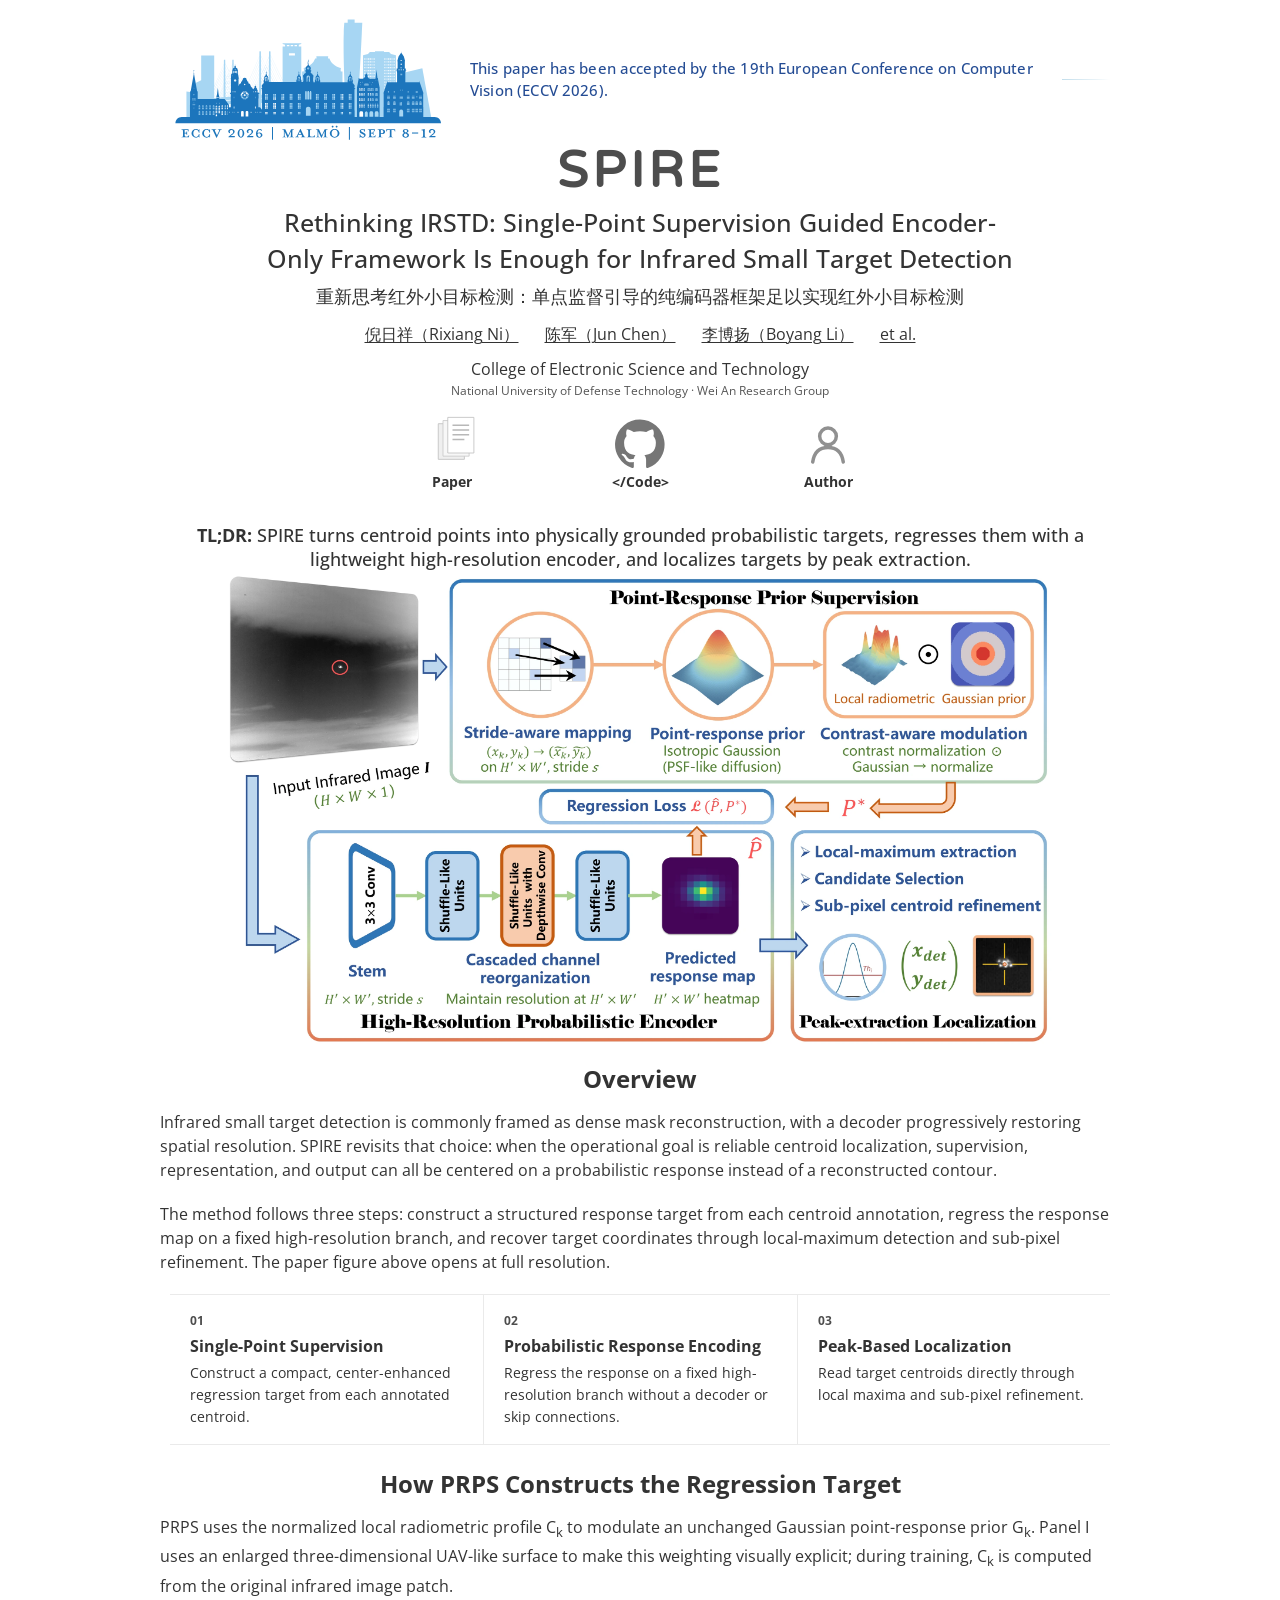
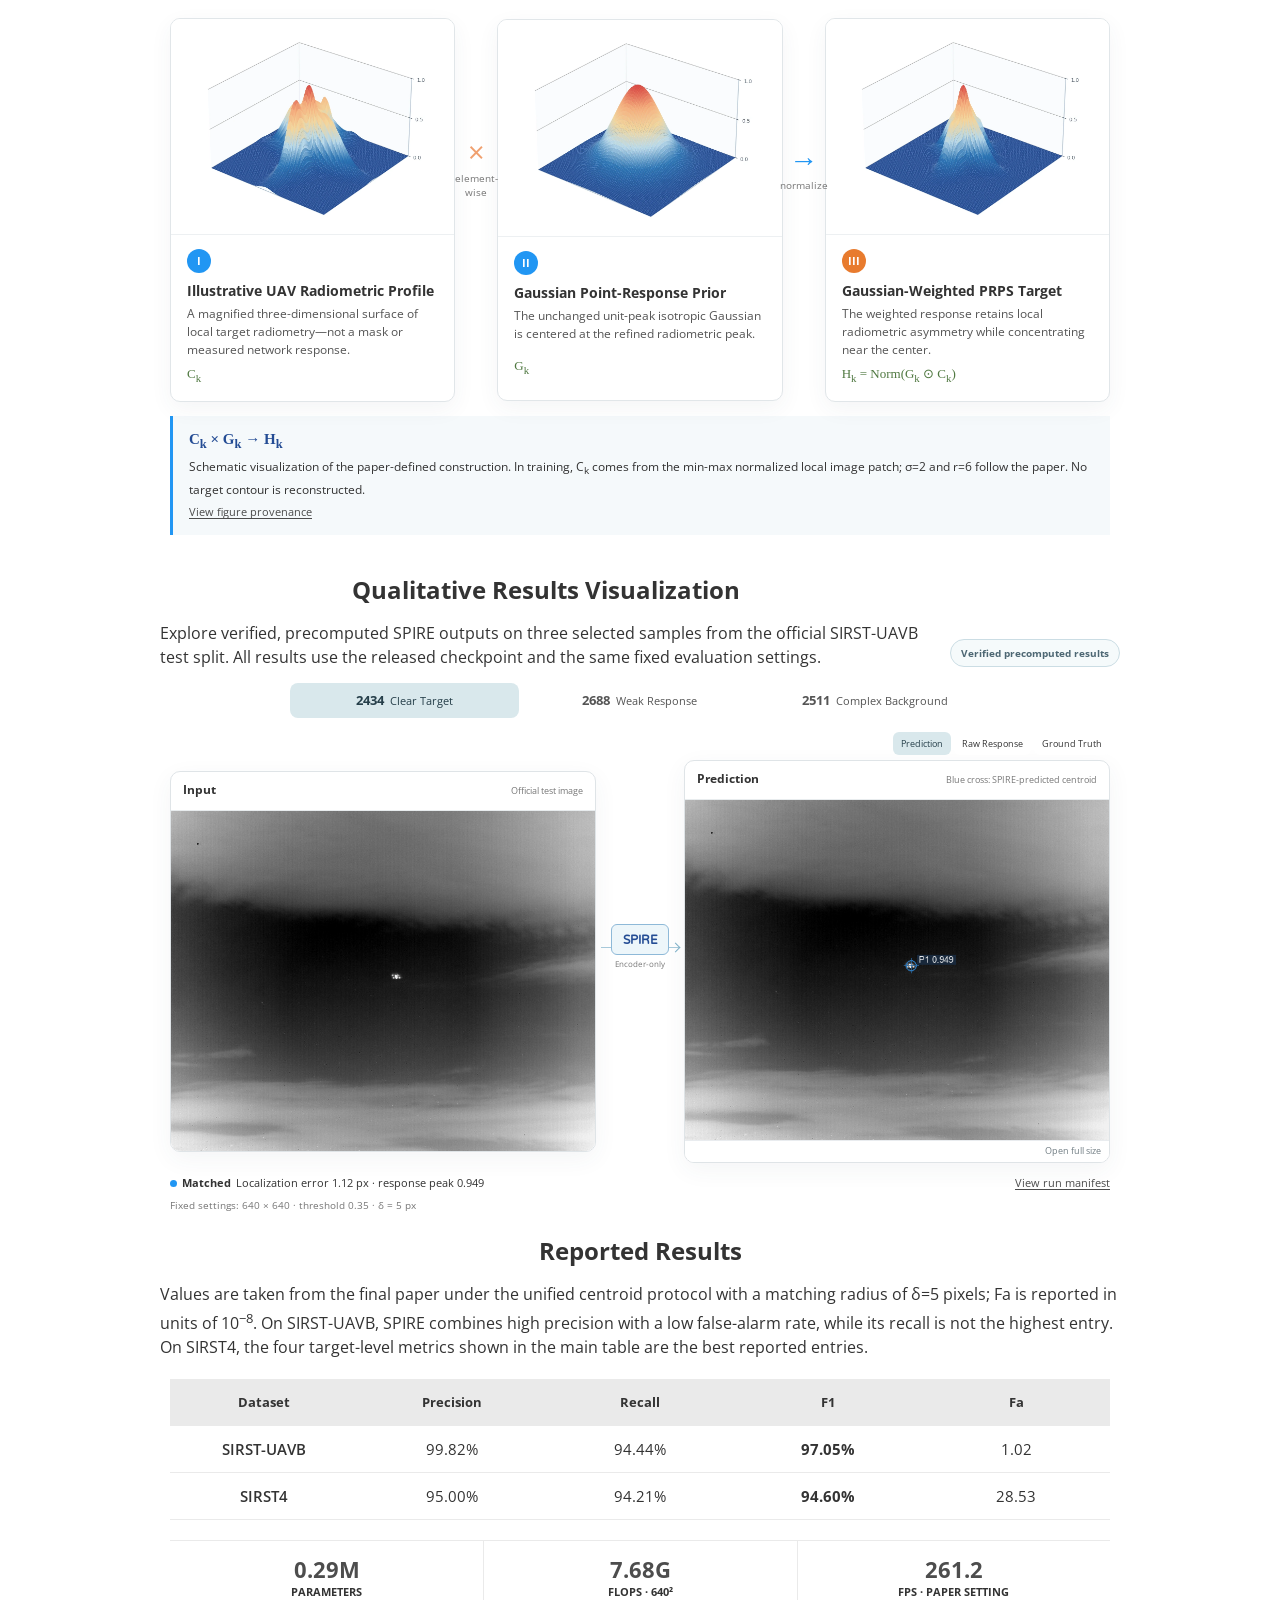
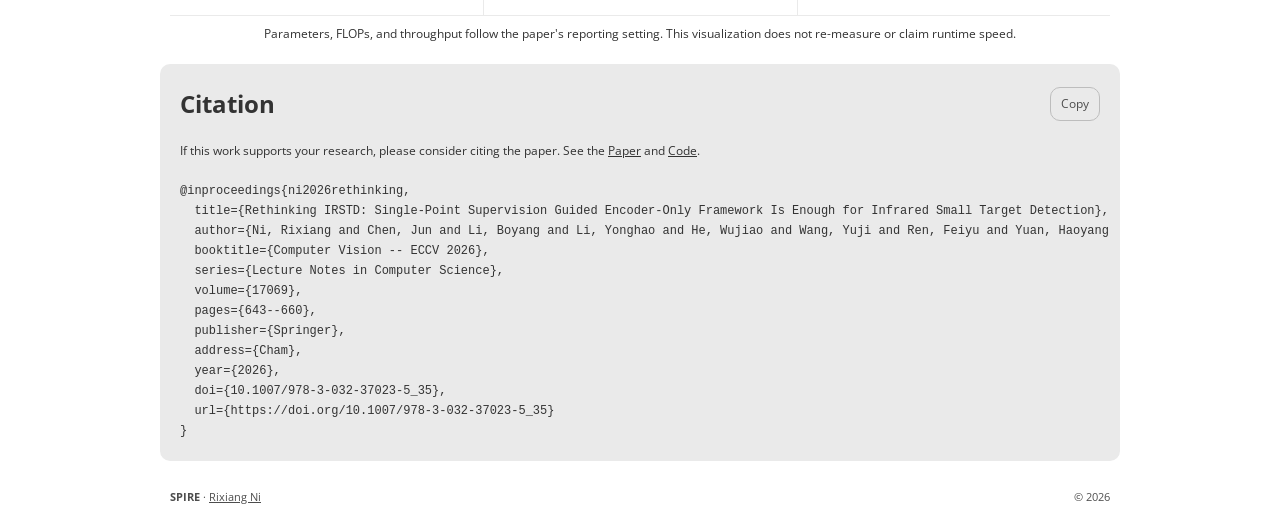
==== commit e97bf69e: "Use official ECCV Springer paper link and citation" ====
--- a/index.html
+++ b/index.html
@@ -49,7 +49,7 @@
           <div class="resource-icons base-row" aria-label="Paper resources">
             <a
               class="resource-link paper-resource"
-              href="https://arxiv.org/abs/2604.05363"
+              href="https://link.springer.com/chapter/10.1007/978-3-032-37023-5_35"
               target="_blank"
               rel="noreferrer"
               aria-label="Read the paper"
@@ -395,19 +395,22 @@
           </div>
           <p>
             If this work supports your research, please consider citing the paper. See the
-            <a href="https://arxiv.org/abs/2604.05363" target="_blank" rel="noreferrer">Paper</a>
+            <a href="https://link.springer.com/chapter/10.1007/978-3-032-37023-5_35" target="_blank" rel="noreferrer">Paper</a>
             and
             <a href="https://github.com/NIRIXIANG/SPIRE-IRSTD" target="_blank" rel="noreferrer">Code</a>.
           </p>
-          <pre><code data-bibtex>@inproceedings{ni2026spire,
-  title={Rethinking IRSTD: Single-Point Supervision Guided
-         Encoder-Only Framework Is Enough for Infrared
-         Small Target Detection},
-  author={Ni, Rixiang and Chen, Jun and Li, Boyang and
-          Li, Yonghao and He, Wujiao and Wang, Yuji and
-          Ren, Feiyu and Yuan, Haoyang and An, Wei},
-  booktitle={European Conference on Computer Vision},
-  year={2026}
+          <pre><code data-bibtex>@inproceedings{ni2026rethinking,
+  title={Rethinking IRSTD: Single-Point Supervision Guided Encoder-Only Framework Is Enough for Infrared Small Target Detection},
+  author={Ni, Rixiang and Chen, Jun and Li, Boyang and Li, Yonghao and He, Wujiao and Wang, Yuji and Ren, Feiyu and Yuan, Haoyang and An, Wei},
+  booktitle={Computer Vision -- ECCV 2026},
+  series={Lecture Notes in Computer Science},
+  volume={17069},
+  pages={643--660},
+  publisher={Springer},
+  address={Cham},
+  year={2026},
+  doi={10.1007/978-3-032-37023-5_35},
+  url={https://doi.org/10.1007/978-3-032-37023-5_35}
 }</code></pre>
         </section>
 
